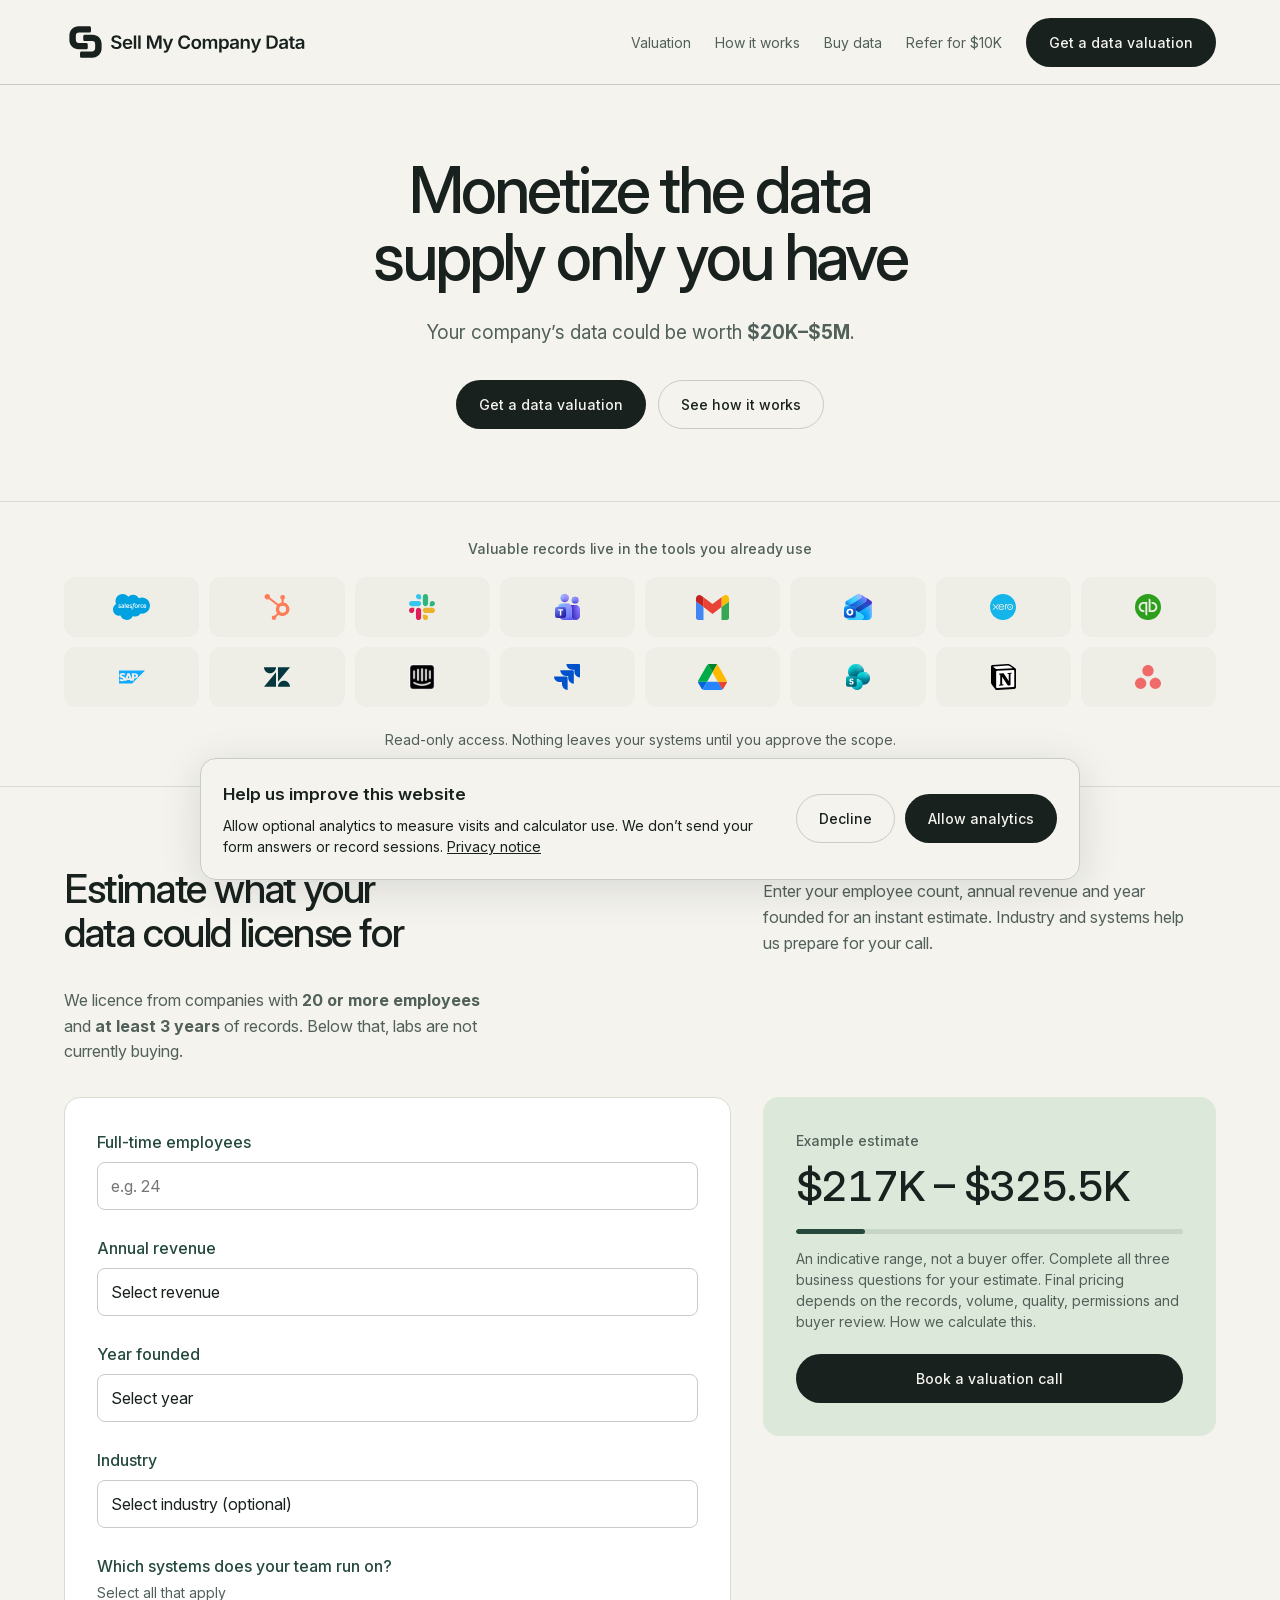
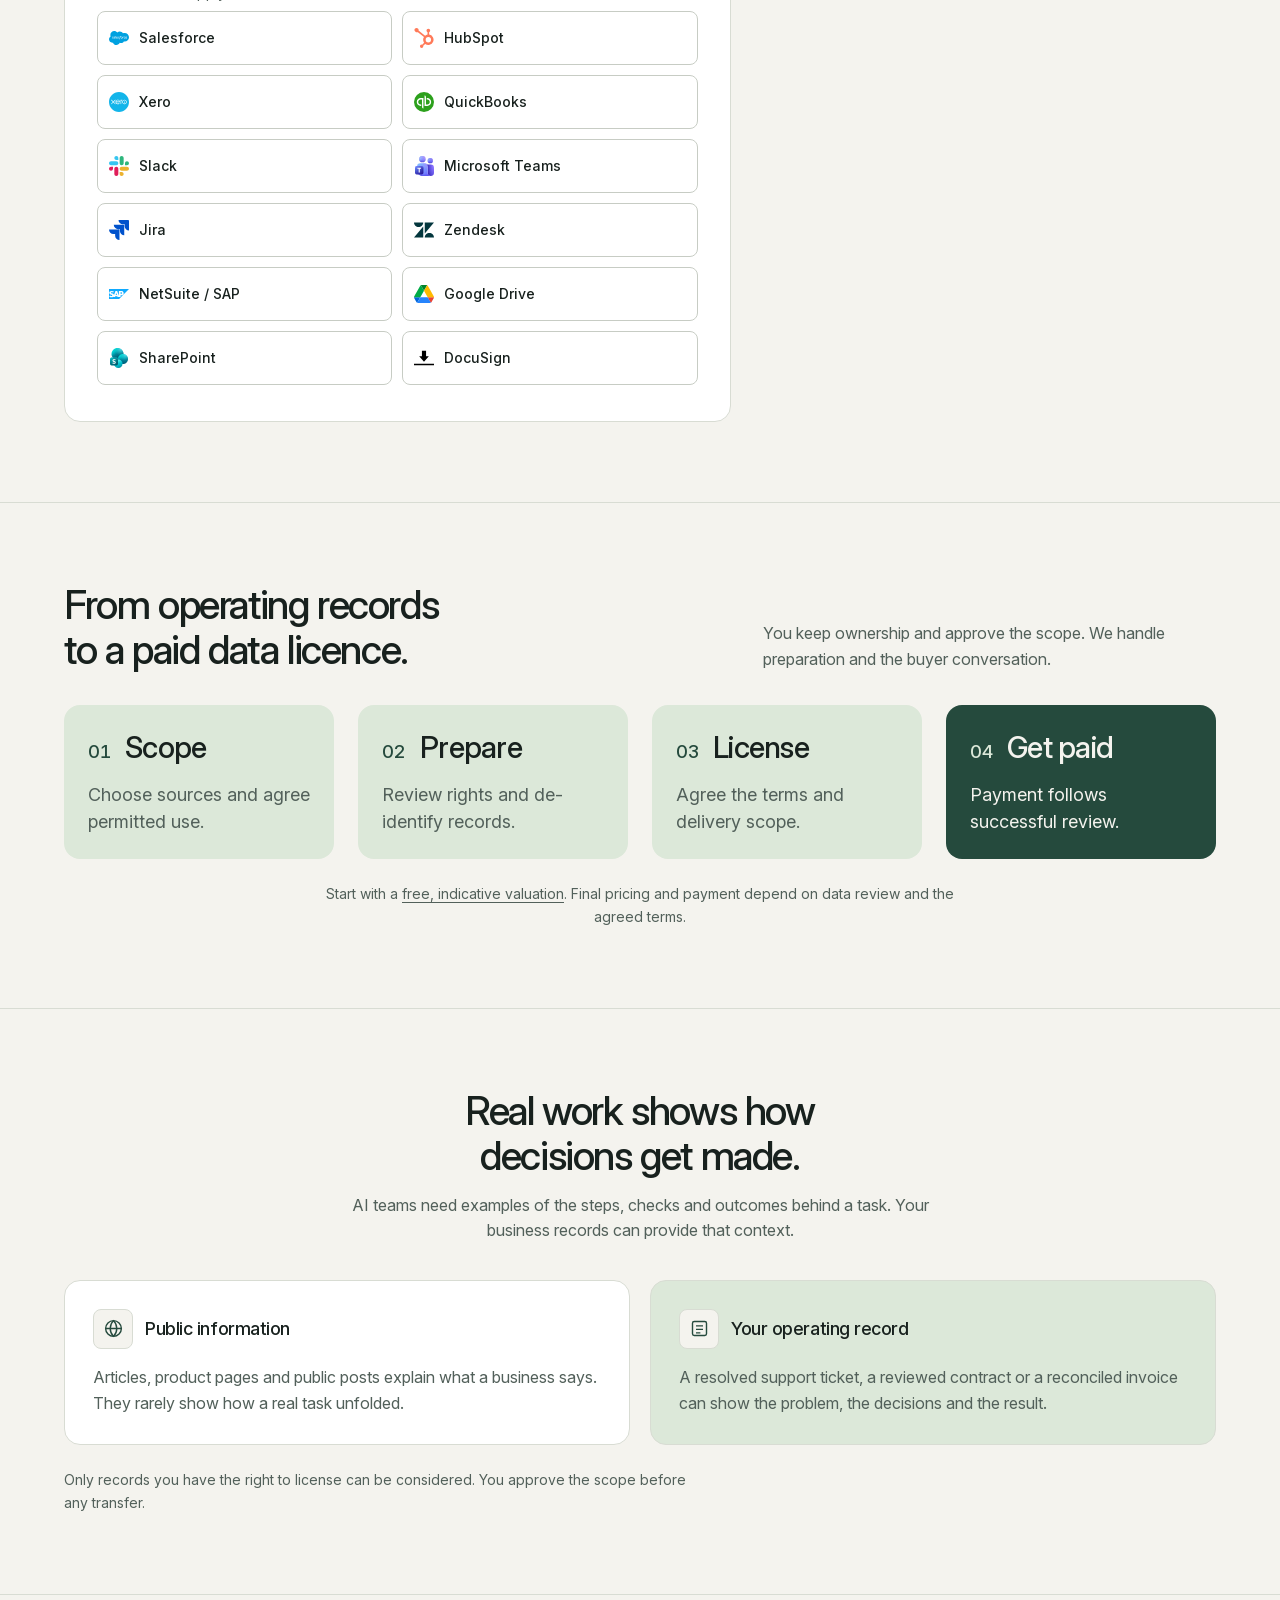
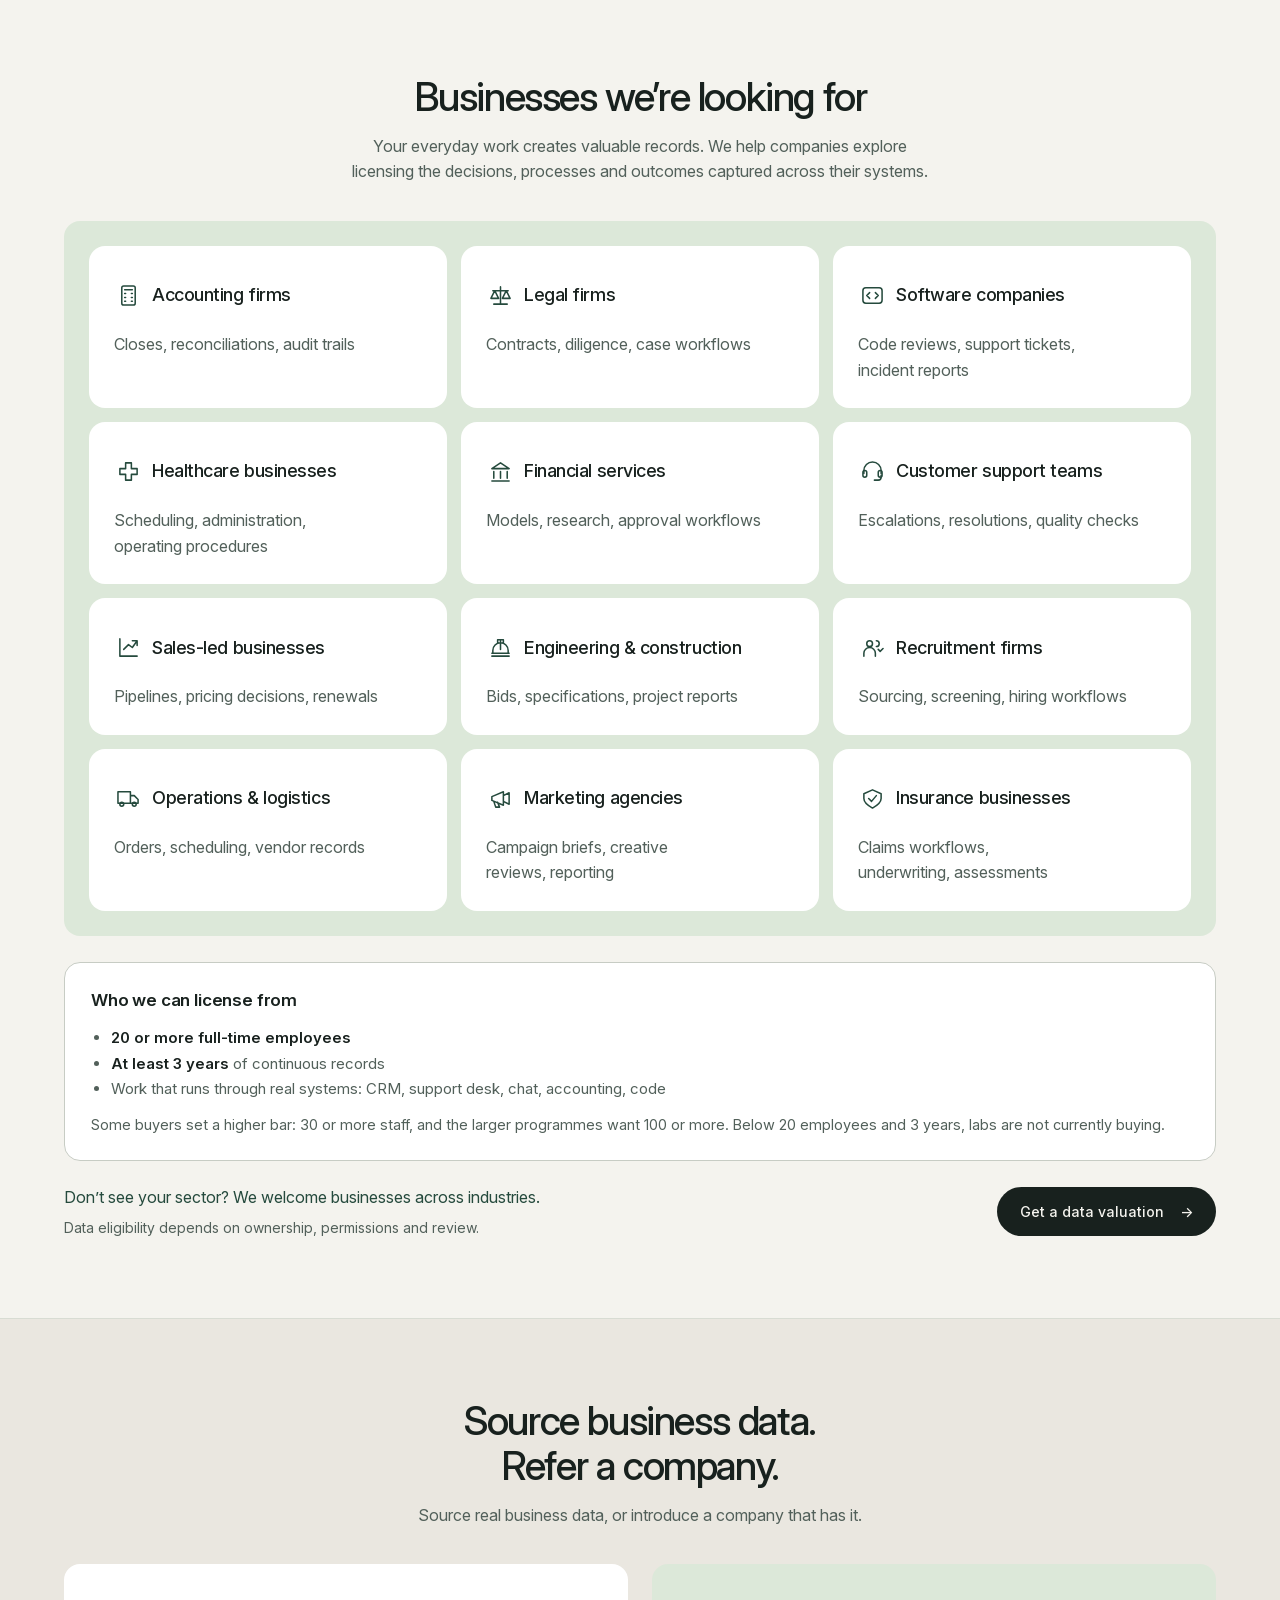
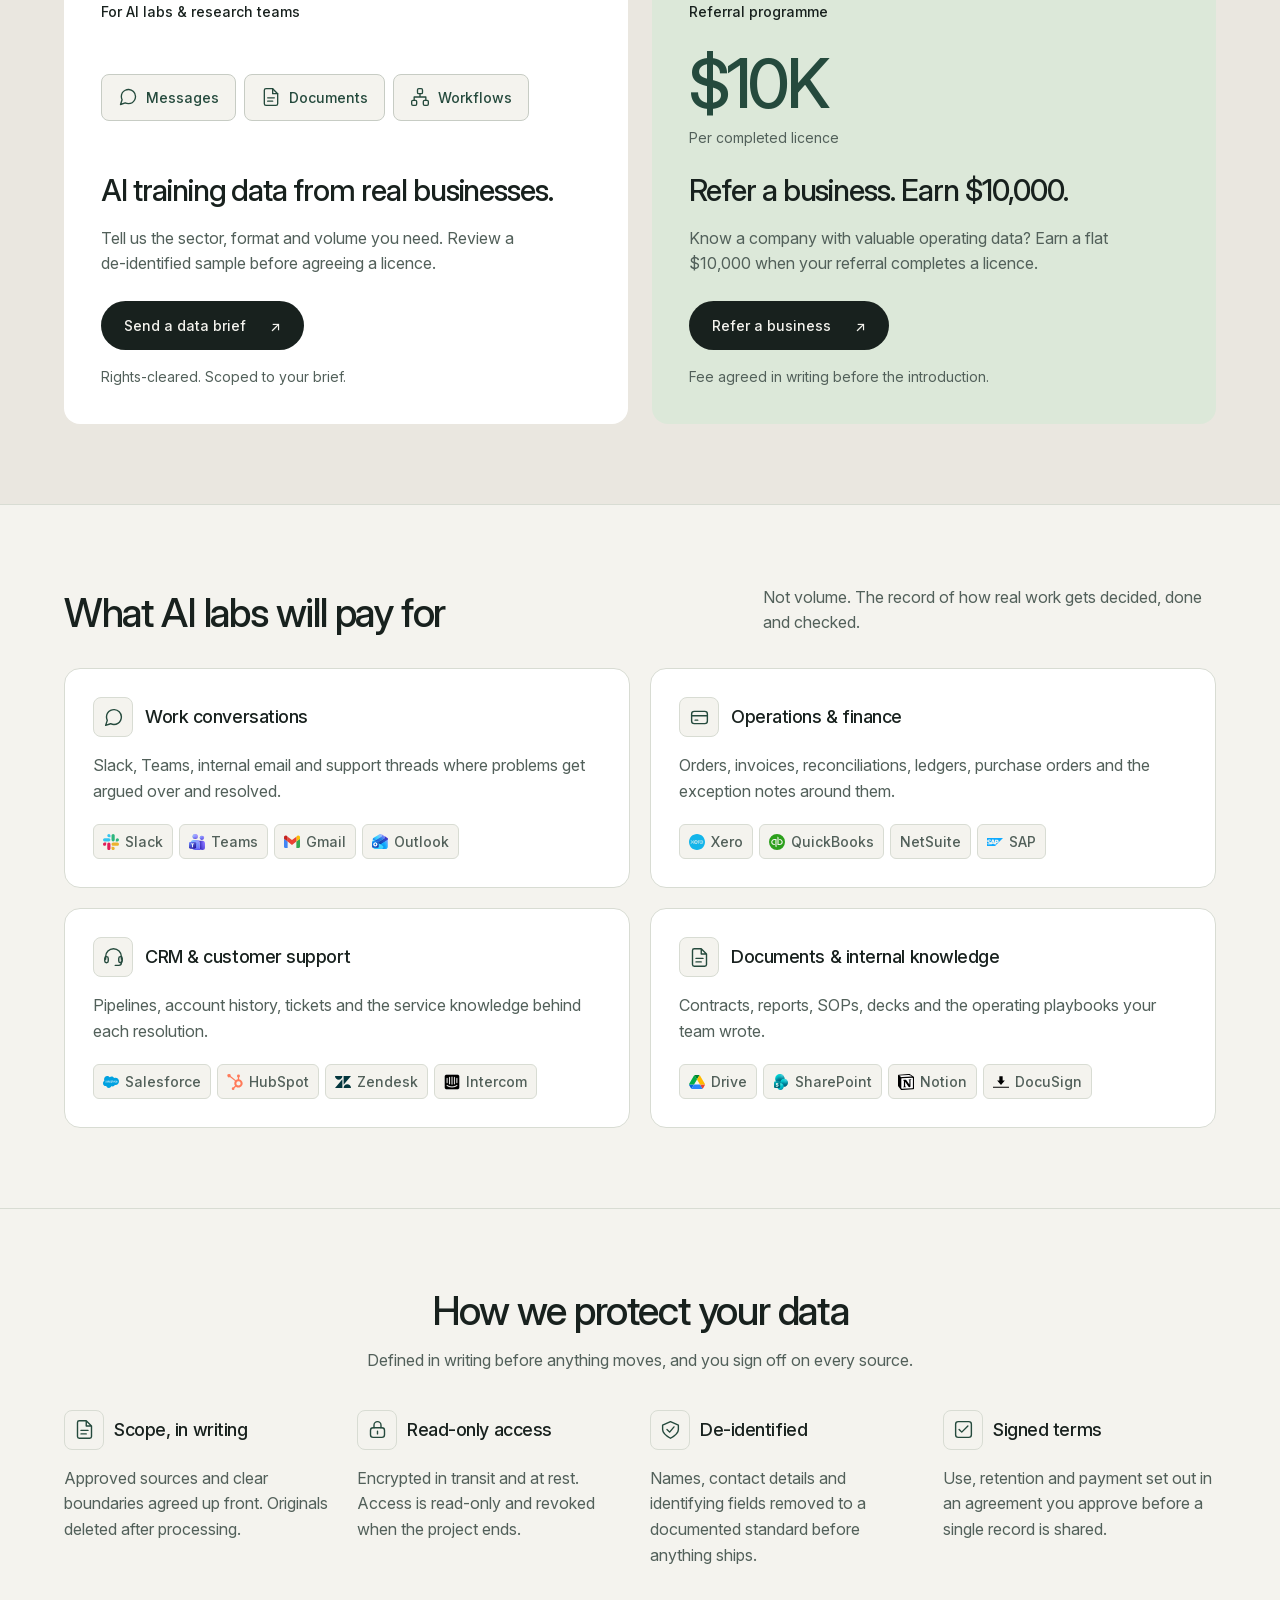
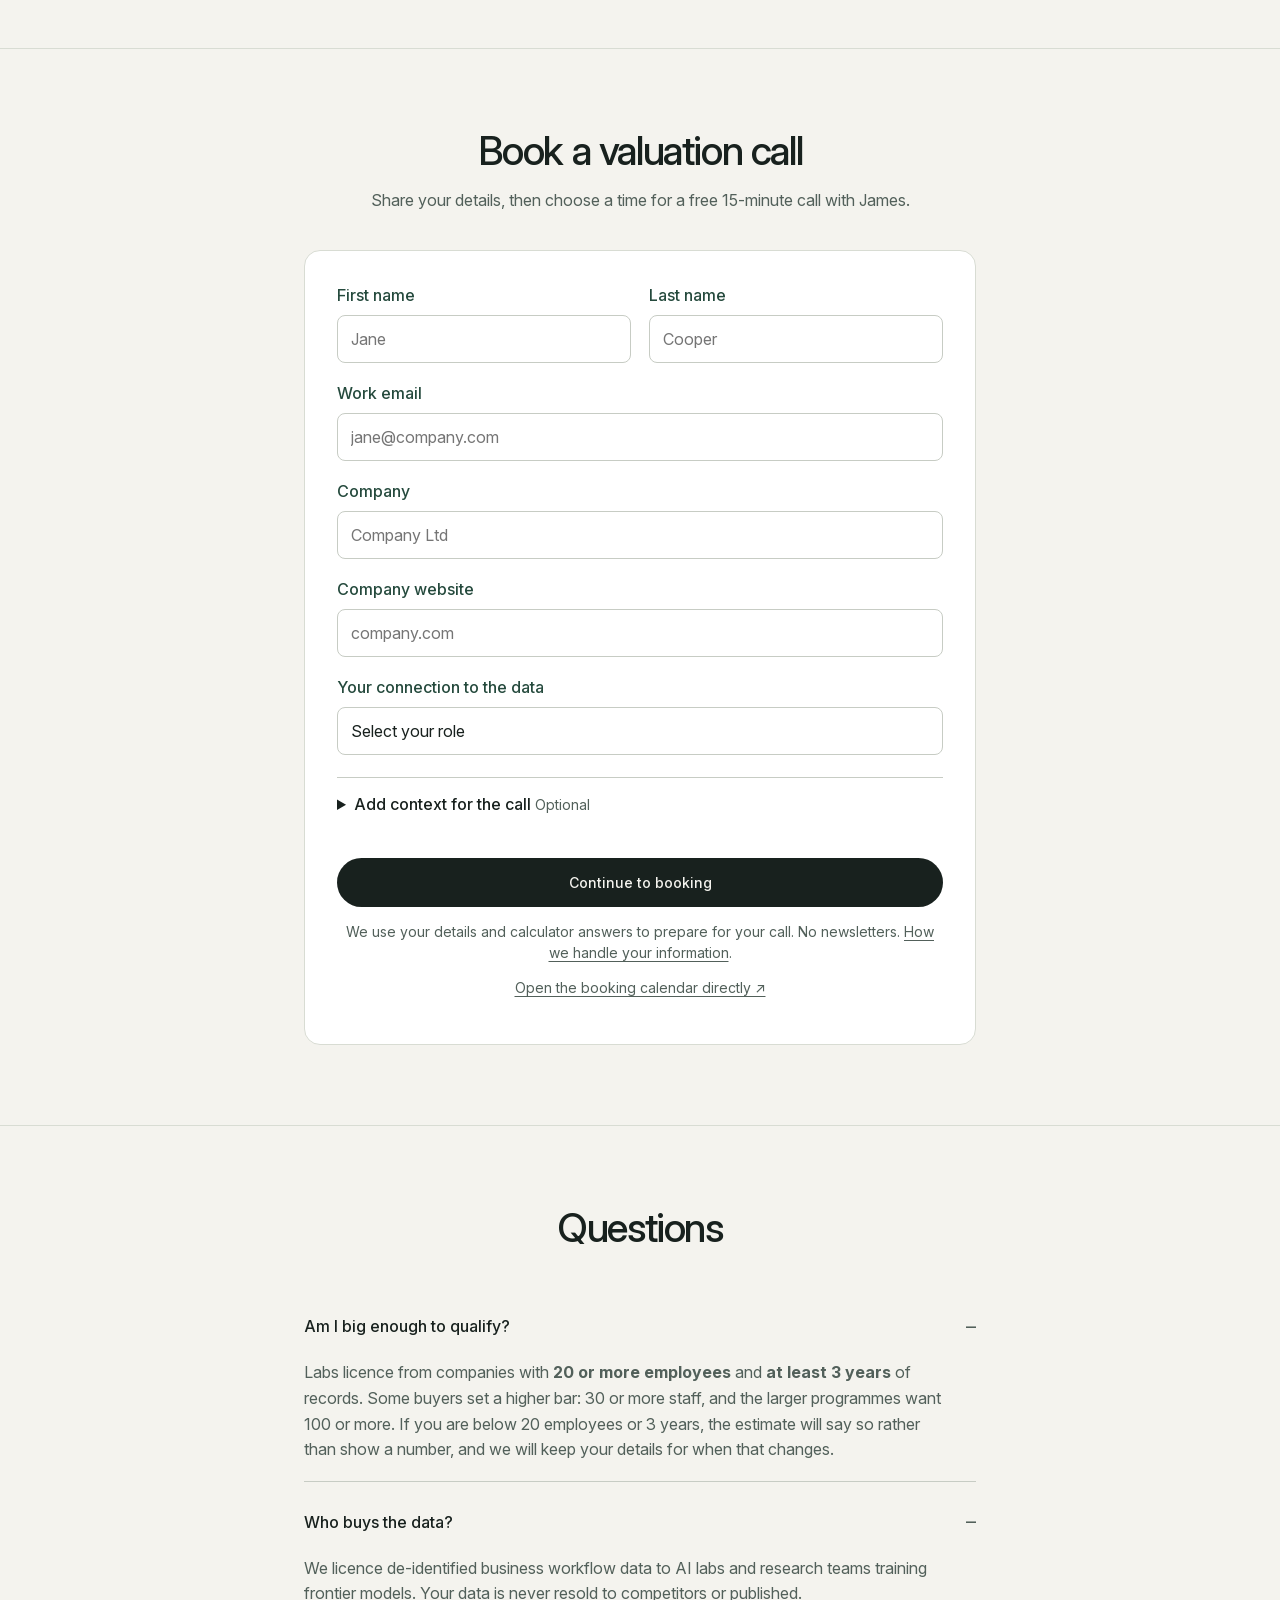
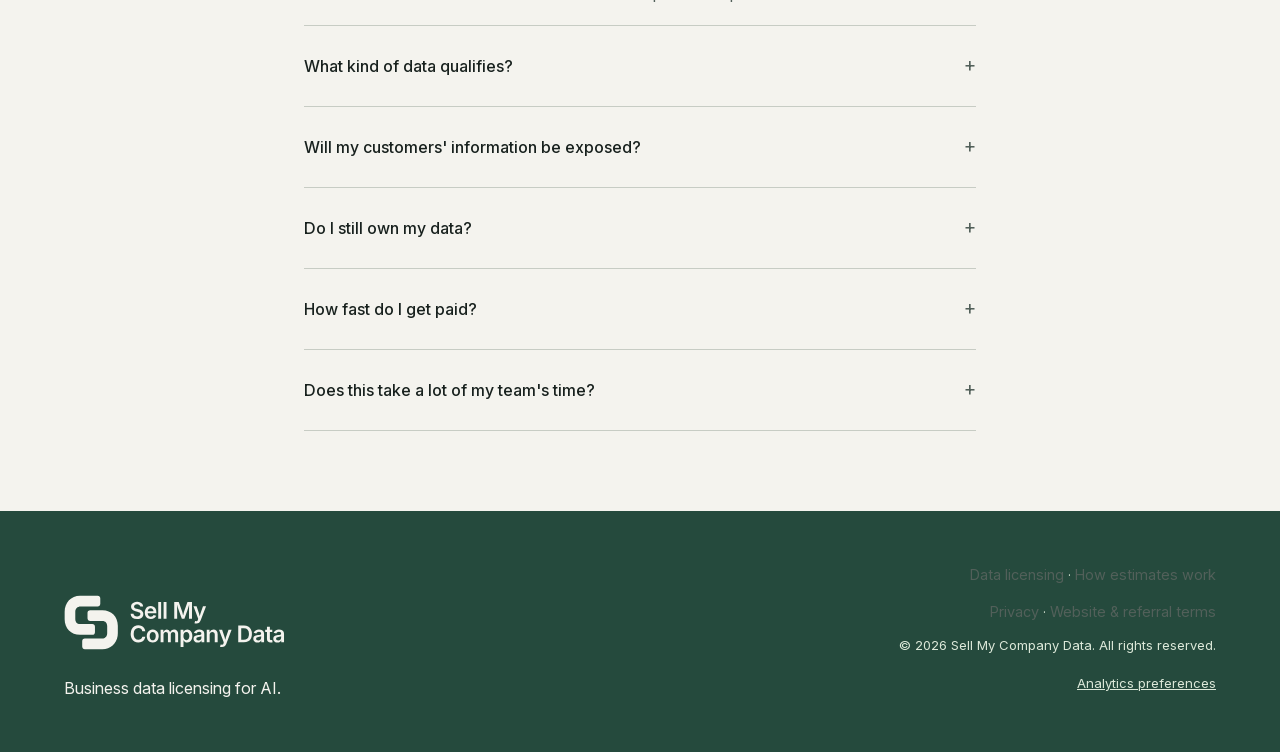
==== index.html @ 28bd909d "Gate the calculator on the buyers' bar and re-anchor payouts to published figures Research (2026-10-" ====
<!DOCTYPE html>
<html lang="en">
<head>
<meta charset="utf-8">
<meta name="viewport" content="width=device-width, initial-scale=1, viewport-fit=cover">
<meta name="theme-color" content="#F4F3EE">
<meta name="apple-mobile-web-app-capable" content="yes">
<meta name="mobile-web-app-capable" content="yes">
<meta name="apple-mobile-web-app-title" content="Sell My Company Data">
<meta name="apple-mobile-web-app-status-bar-style" content="default">
<meta name="format-detection" content="telephone=no">
<title>License Your Company Data to AI Labs | Sell My Company Data</title>
<meta name="description" content="Explore licensing your company’s operating data to AI labs. Get a valuation, agree the scope and keep ownership of your data.">
<link rel="canonical" href="https://sellmycompanydata.com/">
<meta property="og:type" content="website">
<meta property="og:site_name" content="Sell My Company Data">
<meta property="og:title" content="License Your Company Data to AI Labs | Sell My Company Data">
<meta property="og:description" content="Explore licensing your company’s operating data to AI labs. Get a valuation, agree the scope and keep ownership of your data.">
<meta property="og:url" content="https://sellmycompanydata.com/">
<meta name="twitter:card" content="summary_large_image">
<meta name="twitter:title" content="License Your Company Data to AI Labs | Sell My Company Data">
<meta name="twitter:description" content="Explore licensing your company’s operating data to AI labs. Get a valuation, agree the scope and keep ownership of your data.">
<meta property="og:image" content="https://sellmycompanydata.com/assets/brand/seller-link-preview.png?v=20261010">
<meta property="og:image:width" content="1200">
<meta property="og:image:height" content="630">
<meta property="og:image:alt" content="Monetize the data supply only you have. Your company’s data could be worth $20K–$5M, subject to data review and agreed terms.">
<meta name="twitter:image" content="https://sellmycompanydata.com/assets/brand/seller-link-preview.png?v=20261010">
<link rel="icon" href="/favicon.ico?v=exchange-2" sizes="any">
<link rel="icon" href="/favicon-32.png?v=exchange-2" sizes="32x32" type="image/png">
<link rel="icon" href="/favicon.svg?v=exchange-2" type="image/svg+xml">
<link rel="apple-touch-icon" href="/apple-touch-icon.png?v=exchange-2" sizes="180x180">
<script type="application/ld+json">
{
  "@context": "https://schema.org",
  "@graph": [
    {
      "@type": "Organization",
      "@id": "https://sellmycompanydata.com/#organization",
      "name": "Sell My Company Data",
      "url": "https://sellmycompanydata.com/",
      "logo": {
        "@type": "ImageObject",
        "url": "https://sellmycompanydata.com/assets/brand/horizontal-ink.svg"
      },
      "description": "Business data licensing and indicative valuation for companies, AI labs and research teams."
    },
    {
      "@type": "WebSite",
      "@id": "https://sellmycompanydata.com/#website",
      "name": "Sell My Company Data",
      "url": "https://sellmycompanydata.com/",
      "publisher": {
        "@id": "https://sellmycompanydata.com/#organization"
      },
      "inLanguage": "en"
    },
    {
      "@type": "WebPage",
      "@id": "https://sellmycompanydata.com/#webpage",
      "url": "https://sellmycompanydata.com/",
      "name": "License Your Company Data to AI Labs | Sell My Company Data",
      "description": "Explore licensing your company’s operating data to AI labs. Get a valuation, agree the scope and keep ownership of your data.",
      "isPartOf": {
        "@id": "https://sellmycompanydata.com/#website"
      },
      "about": {
        "@id": "https://sellmycompanydata.com/#organization"
      },
      "inLanguage": "en"
    },
    {
      "@type": "Service",
      "@id": "https://sellmycompanydata.com/#service",
      "name": "Company data valuation and licensing",
      "url": "https://sellmycompanydata.com/",
      "provider": {
        "@id": "https://sellmycompanydata.com/#organization"
      },
      "description": "Turn your company’s operational data into revenue. Get a free indicative valuation and explore licensing de-identified business records to AI teams.",
      "serviceType": "Business data licensing"
    },
    {
      "@type": "FAQPage",
      "@id": "https://sellmycompanydata.com/#faq",
      "mainEntity": [
        {
          "@type": "Question",
          "name": "Who buys the data?",
          "acceptedAnswer": {
            "@type": "Answer",
            "text": "We licence de-identified business workflow data to AI labs and research teams training frontier models. Your data is never resold to competitors or published."
          }
        },
        {
          "@type": "Question",
          "name": "What kind of data qualifies?",
          "acceptedAnswer": {
            "@type": "Answer",
            "text": "Operational records from the tools your team uses daily: CRM pipelines, support tickets, contracts, invoices, project boards, SOPs and internal docs. Larger teams and more years of history generally mean a higher payout."
          }
        },
        {
          "@type": "Question",
          "name": "Will my customers' information be exposed?",
          "acceptedAnswer": {
            "@type": "Answer",
            "text": "No. Personal and customer-identifying information is removed during processing to a documented standard, and original datasets are deleted once processing is complete."
          }
        },
        {
          "@type": "Question",
          "name": "Do I still own my data?",
          "acceptedAnswer": {
            "@type": "Answer",
            "text": "Yes. This is a licence, not a sale. You keep ownership and the licence is bounded by scope, permitted use and duration."
          }
        },
        {
          "@type": "Question",
          "name": "How fast do I get paid?",
          "acceptedAnswer": {
            "@type": "Answer",
            "text": "Within 7 days of your data passing review. Most companies go from first call to payment in two to three weeks."
          }
        },
        {
          "@type": "Question",
          "name": "Does this take a lot of my team's time?",
          "acceptedAnswer": {
            "@type": "Answer",
            "text": "Usually a single call and granting read-only access. We handle extraction, cleaning and de-identification."
          }
        }
      ]
    }
  ]
}
</script>
<!-- Cloudflare Web Analytics (no cookies, no consent banner needed) -->
<script defer src='https://static.cloudflareinsights.com/beacon.min.js' data-cf-beacon='{"token": "9be904b9d4cc49a1a1bfdaea47fd9573"}'></script>
<!-- End Cloudflare Web Analytics -->
<link rel="stylesheet" href="/styles.css?v=gate-1">
<link rel="stylesheet" href="/responsive.css?v=20261008-cards">
<script defer src="/navigation.js"></script>
<link rel="stylesheet" href="/polish.css?v=3">
<script defer src="/polish.js?v=2"></script>
<link rel="stylesheet" href="/typography.css?v=3">
<link rel="preload" href="/assets/fonts/InterVariable.woff2" as="font" type="font/woff2" crossorigin>
<link rel="stylesheet" href="/brand.css?v=licensing-4">
<link rel="stylesheet" href="/audit.css?v=1">
<script defer src="/site-events.js?v=1"></script>
<meta name="twitter:image:alt" content="Monetize the data supply only you have. Your company’s data could be worth $20K–$5M, subject to data review and agreed terms.">
<meta name="robots" content="index, follow, max-image-preview:large, max-snippet:-1, max-video-preview:-1">
<link rel="stylesheet" href="/analytics.css?v=1">
<script defer src="/analytics-config.js?v=2"></script>
<script defer src="/analytics.js?v=1"></script>
<link rel="stylesheet" href="/mobile.css?v=20261008-simple-hero">
</head>
<body class="seller-page">

<header><div class="wrap">
  <a class="brand" href="#top"><img src="/assets/brand/horizontal-ink.svg" alt="Sell My Company Data" width="252" height="44"></a>
  <button class="menu-toggle" type="button" aria-controls="site-nav" aria-expanded="false" aria-label="Open menu"><svg width="20" height="20" viewBox="0 0 20 20" fill="none" aria-hidden="true"><path d="M4 7h12M4 13h12" stroke="currentColor" stroke-width="1.6" stroke-linecap="round"/></svg></button>
  <nav id="site-nav" aria-label="Main navigation">
    <a href="#value">Valuation</a>
    <a href="#how">How it works</a>
    <a href="/buyers/">Buy data</a>
    <a href="/refer/">Refer for $10K</a>
    <a class="btn btn-primary" href="#value">Get a data valuation</a>
  </nav>
</div></header>
<nav class="mobile-routes" aria-label="Main destinations"><a href="/"><svg viewBox="0 0 24 24" width="22" height="22" fill="none" stroke="currentColor" stroke-width="1.7" stroke-linecap="round" stroke-linejoin="round" aria-hidden="true"><path d="M4 7h16v13H4zM8 7V4h8v3M4 12h16M10 12v3h4v-3"/></svg><span>Sell data</span></a><a href="/buyers/"><svg viewBox="0 0 24 24" width="22" height="22" fill="none" stroke="currentColor" stroke-width="1.7" stroke-linecap="round" stroke-linejoin="round" aria-hidden="true"><circle cx="10" cy="10" r="6"/><path d="m15 15 5 5"/></svg><span>Buy data</span></a><a href="/refer/"><svg viewBox="0 0 24 24" width="22" height="22" fill="none" stroke="currentColor" stroke-width="1.7" stroke-linecap="round" stroke-linejoin="round" aria-hidden="true"><path d="M20 12v8H4v-8M3 8h18v4H3zM12 8v12"/><path d="M12 8H8a3 3 0 1 1 3-3l1 3Zm0 0h4a3 3 0 1 0-3-3l-1 3Z"/></svg><span>Refer for $10K</span></a></nav>

<div class="appbar" id="appbar">
  <div class="appbar-inner">
    <div class="est">
      <div class="k" id="appbar-label">Example estimate</div>
      <div class="v" id="appbar-v">$29K &ndash; $41.5K</div>
    </div>
    <a class="btn btn-primary" id="appbar-btn" href="#apply">Book a call</a>
  </div>
</div>

<main>
<div class="hero wrap exchange-hero" id="top">
 <div class="hero-copy">
  <h1><span class="desktop-heading">Monetize the data<br> supply only you have</span><span class="mobile-heading">Get paid for your company data</span></h1>
  <p>Your company’s data could be worth <strong style="white-space:nowrap">$20K–$5M</strong>.</p>
  <div class="actions">
    <a class="btn btn-primary btn-lg" href="#value">Get a data valuation</a>
    <a class="btn btn-ghost btn-lg" href="#how">See how it works</a>
  </div>
 </div>
</div>

<section class="logoband">
  <div class="wrap">
    <p class="logoband-label">Valuable records live in the tools you already use</p>
    <div class="logowall">
      <div class="logotile"><img src="/logos/salesforce.svg" alt="Salesforce" loading="lazy" width="104" height="26"></div>
      <div class="logotile"><img src="/logos/hubspot.svg" alt="HubSpot" loading="lazy" width="104" height="26"></div>
      <div class="logotile"><img src="/logos/slack.svg" alt="Slack" loading="lazy" width="104" height="26"></div>
      <div class="logotile"><img src="/logos/microsoftteams.svg" alt="Microsoft Teams" loading="lazy" width="104" height="26"></div>
      <div class="logotile"><img src="/logos/gmail.svg" alt="Gmail" loading="lazy" width="104" height="26"></div>
      <div class="logotile"><img src="/logos/outlook.svg" alt="Microsoft Outlook" loading="lazy" width="104" height="26"></div>
      <div class="logotile"><img src="/logos/xero.svg" alt="Xero" loading="lazy" width="104" height="26"></div>
      <div class="logotile"><img src="/logos/quickbooks.svg" alt="QuickBooks" loading="lazy" width="104" height="26"></div>
      <div class="logotile"><img src="/logos/sap.svg" alt="SAP" loading="lazy" width="104" height="26"></div>
      <div class="logotile"><img src="/logos/zendesk.svg" alt="Zendesk" loading="lazy" width="104" height="26"></div>
      <div class="logotile"><img src="/logos/intercom.png" alt="Intercom" loading="lazy" width="104" height="26"></div>
      <div class="logotile"><img src="/logos/jira.svg" alt="Jira" loading="lazy" width="104" height="26"></div>
      <div class="logotile"><img src="/logos/googledrive.svg" alt="Google Drive" loading="lazy" width="104" height="26"></div>
      <div class="logotile"><img src="/logos/sharepoint.svg" alt="SharePoint" loading="lazy" width="104" height="26"></div>
      <div class="logotile"><img src="/logos/notion.svg" alt="Notion" loading="lazy" width="104" height="26"></div>
      <div class="logotile"><img src="/logos/asana.svg" alt="Asana" loading="lazy" width="104" height="26"></div>
    </div>
    <p class="logowall-note">Read-only access. Nothing leaves your systems until you approve the scope.</p>
  </div>
</section>

<section id="value">
  <div class="wrap">
    <div class="sec-head">
      <h2>Estimate what your data could license for</h2>
      <p>Enter your employee count, annual revenue and year founded for an instant estimate. Industry and systems help us prepare for your call.</p>
      <p class="bar-note">We licence from companies with <b>20 or more employees</b> and <b>at least 3 years</b> of records. Below that, labs are not currently buying.</p>
    </div>
    <div class="calc">
      <div class="result">
        <div class="k" id="estimate-label">Example estimate</div>
        <div class="val" id="range" role="status" aria-live="polite" aria-atomic="true">$240.5K &ndash; $361K</div>
        <div class="bar" id="bar-wrap"><i id="bar"></i></div>
        <div class="note" id="estimate-note">An indicative range, not a buyer offer. <span id="estimate-hint">Complete all three business questions for your estimate. </span>Final pricing depends on the records, volume, quality, permissions and buyer review. <a href="/data-valuation/">How we calculate this</a>.</div>
        <div id="notfit" hidden>
          <p class="notfit-h">Not a fit yet</p>
          <p>AI labs licence operating data from companies with <b>20 or more employees</b> and <b>at least 3 years</b> of records. Yours does not clear that bar today. That is the buyers' bar, not a judgement on your business.</p>
          <p>Two things change it: passing 20 people, and building up more history in the tools you already use. Leave your details below and we will come back to you when it fits.</p>
        </div>
        <a class="btn btn-primary btn-block" id="calc-cta" href="#apply">Book a valuation call</a>
      </div>
      <div class="panel">
        <div class="field">
          <label for="emp">Full-time employees</label>
          <input id="emp" type="number" min="1" step="1" inputmode="numeric" placeholder="e.g. 24">
        </div>
        <div class="field">
          <label for="rev">Annual revenue</label>
          <select id="rev">
            <option value="">Select revenue</option>
            <option value="pre">Pre-revenue</option>
            <option value="0-1m">$0–1M</option>
            <option value="1-10m">$1–10M</option>
            <option value="10-50m">$10–50M</option>
            <option value="50-200m">$50–200M</option>
            <option value="200m+">$200M+</option>
            <option value="undisclosed">Prefer not to say</option>
          </select>
        </div>
        <div class="field">
          <label for="yr">Year founded</label>
          <select id="yr"></select>
        </div>
        <div class="field">
          <label for="ind">Industry</label>
          <select id="ind">
            <option value="">Select industry (optional)</option><option value="General / other">General / other</option>
            <option value="Accounting &amp; bookkeeping">Accounting &amp; bookkeeping</option>
            <option value="Legal">Legal</option>
            <option value="Healthcare">Healthcare</option>
            <option value="Chemistry &amp; materials">Chemistry &amp; materials</option>
            <option value="Semiconductors">Semiconductors</option>
            <option value="Manufacturing">Manufacturing</option>
            <option value="Logistics &amp; 3PL">Logistics &amp; 3PL</option>
            <option value="Financial services">Financial services</option>
            <option value="Software &amp; SaaS">Software &amp; SaaS</option>
          </select>
        </div>
        <div class="field" style="margin-bottom:4px">
          <label>Which systems does your team run on? <span class="hint">Select all that apply</span></label>
          <div class="chips" id="sys">
            <button type="button" class="chip system-choice"><span class="brand-mark"><img src="/logos/salesforce.svg" alt="" width="20" height="20"></span><span>Salesforce</span></button>
            <button type="button" class="chip system-choice"><span class="brand-mark"><img src="/logos/hubspot.svg" alt="" width="20" height="20"></span><span>HubSpot</span></button>
            <button type="button" class="chip system-choice"><span class="brand-mark"><img src="/logos/xero.svg" alt="" width="20" height="20"></span><span>Xero</span></button>
            <button type="button" class="chip system-choice"><span class="brand-mark"><img src="/logos/quickbooks.svg" alt="" width="20" height="20"></span><span>QuickBooks</span></button>
            <button type="button" class="chip system-choice"><span class="brand-mark"><img src="/logos/slack.svg" alt="" width="20" height="20"></span><span>Slack</span></button>
            <button type="button" class="chip system-choice"><span class="brand-mark"><img src="/logos/microsoftteams.svg" alt="" width="20" height="20"></span><span>Microsoft Teams</span></button>
            <button type="button" class="chip system-choice"><span class="brand-mark"><img src="/logos/jira.svg" alt="" width="20" height="20"></span><span>Jira</span></button>
            <button type="button" class="chip system-choice"><span class="brand-mark"><img src="/logos/zendesk.svg" alt="" width="20" height="20"></span><span>Zendesk</span></button>
            <button type="button" class="chip system-choice"><span class="brand-mark"><img src="/logos/sap.svg" alt="" width="20" height="20"></span><span>NetSuite / SAP</span></button>
            <button type="button" class="chip system-choice"><span class="brand-mark"><img src="/logos/googledrive.svg" alt="" width="20" height="20"></span><span>Google Drive</span></button>
            <button type="button" class="chip system-choice"><span class="brand-mark"><img src="/logos/sharepoint.svg" alt="" width="20" height="20"></span><span>SharePoint</span></button>
            <button type="button" class="chip system-choice"><span class="brand-mark"><img src="/logos/docusign.svg" alt="" width="20" height="20"></span><span>DocuSign</span></button>
          </div>
        </div>
      </div>


    </div>
  </div>
</section>

<section id="how">
  <div class="wrap">
    <div class="sec-head"><h2>From operating records to a paid data licence.</h2><p>You keep ownership and approve the scope. We handle preparation and the buyer conversation.</p></div>
    <ol class="licensing-steps">
      <li><div class="process-heading"><span class="process-number">01</span><h3>Scope</h3></div><p>Choose sources and agree permitted use.</p></li>
      <li><div class="process-heading"><span class="process-number">02</span><h3>Prepare</h3></div><p>Review rights and de-identify records.</p></li>
      <li><div class="process-heading"><span class="process-number">03</span><h3>License</h3></div><p>Agree the terms and delivery scope.</p></li>
      <li><div class="process-heading"><span class="process-number">04</span><h3>Get paid</h3></div><p>Payment follows successful review.</p></li>
    </ol>
    <p class="section-note">Start with a <a href="#value">free, indicative valuation</a>. Final pricing and payment depend on data review and the agreed terms.</p>
  </div>
</section>

<section id="why-data" aria-labelledby="why-data-title"><div class="wrap">
 <div class="sec-head"><h2 id="why-data-title">Real work shows how decisions get made.</h2><p>AI teams need examples of the steps, checks and outcomes behind a task. Your business records can provide that context.</p></div>
 <div class="grid2 explanation-grid">
  <article class="card"><div class="card-heading"><span class="section-icon" aria-hidden="true"><svg viewBox="0 0 24 24" fill="none" stroke="currentColor" stroke-width="1.6"><circle cx="12" cy="12" r="9"/><path d="M3 12h18M12 3c-5 5-5 13 0 18 5-5 5-13 0-18Z"/></svg></span><h3>Public information</h3></div><p>Articles, product pages and public posts explain what a business says. They rarely show how a real task unfolded.</p></article>
  <article class="card private-record"><div class="card-heading"><span class="section-icon" aria-hidden="true"><svg viewBox="0 0 24 24" fill="none" stroke="currentColor" stroke-width="1.6"><rect x="4" y="4" width="16" height="16" rx="2"/><path d="M8 9h8M8 13h8M8 17h5"/></svg></span><h3>Your operating record</h3></div><p>A resolved support ticket, a reviewed contract or a reconciled invoice can show the problem, the decisions and the result.</p></article>
 </div><p class="section-note">Only records you have the right to license can be considered. You approve the scope before any transfer.</p>
</div></section>

<section id="business-fit" aria-labelledby="business-fit-title"><div class="wrap">
 <div class="sec-head"><h2 id="business-fit-title">Businesses we’re looking for</h2><p>Your everyday work creates valuable records. We help companies explore licensing the decisions, processes and outcomes captured across their systems.</p></div>
 <div class="business-grid" id="industry-grid"><article class="business-card"><div class="card-heading"><span class="section-icon" aria-hidden="true"><svg viewBox="0 0 24 24" fill="none" stroke="currentColor" stroke-width="1.6" stroke-linecap="round" stroke-linejoin="round"><rect x="5" y="2" width="14" height="20" rx="2"/><path d="M8 6h8M8 10h1M15 10h1M8 14h1M15 14h1M8 18h1M15 18h1"/></svg></span><h3>Accounting firms</h3></div><p>Closes, reconciliations, audit trails</p></article><article class="business-card"><div class="card-heading"><span class="section-icon" aria-hidden="true"><svg viewBox="0 0 24 24" fill="none" stroke="currentColor" stroke-width="1.6" stroke-linecap="round" stroke-linejoin="round"><path d="M12 3v18M5 21h14M4 7h16M6 7l-4 8h8L6 7zm12 0-4 8h8l-4-8z"/></svg></span><h3>Legal firms</h3></div><p>Contracts, diligence, case workflows</p></article><article class="business-card"><div class="card-heading"><span class="section-icon" aria-hidden="true"><svg viewBox="0 0 24 24" fill="none" stroke="currentColor" stroke-width="1.6" stroke-linecap="round" stroke-linejoin="round"><rect x="2" y="4" width="20" height="16" rx="3"/><path d="m9 9-3 3 3 3m6-6 3 3-3 3"/></svg></span><h3>Software companies</h3></div><p>Code reviews, support tickets, incident reports</p></article><article class="business-card"><div class="card-heading"><span class="section-icon" aria-hidden="true"><svg viewBox="0 0 24 24" fill="none" stroke="currentColor" stroke-width="1.6" stroke-linecap="round" stroke-linejoin="round"><path d="M9 3h6v6h6v6h-6v6H9v-6H3V9h6z"/></svg></span><h3>Healthcare businesses</h3></div><p>Scheduling, administration, operating procedures</p></article><article class="business-card"><div class="card-heading"><span class="section-icon" aria-hidden="true"><svg viewBox="0 0 24 24" fill="none" stroke="currentColor" stroke-width="1.6" stroke-linecap="round" stroke-linejoin="round"><path d="m3 9 9-6 9 6H3zm2 3v7m7-7v7m7-7v7M3 22h18"/></svg></span><h3>Financial services</h3></div><p>Models, research, approval workflows</p></article><article class="business-card"><div class="card-heading"><span class="section-icon" aria-hidden="true"><svg viewBox="0 0 24 24" fill="none" stroke="currentColor" stroke-width="1.6" stroke-linecap="round" stroke-linejoin="round"><path d="M3 14v-3a9 9 0 0 1 18 0v3M21 16v2a3 3 0 0 1-3 3h-4"/><rect x="2" y="11" width="4" height="7" rx="2"/><rect x="18" y="11" width="4" height="7" rx="2"/></svg></span><h3>Customer support teams</h3></div><p>Escalations, resolutions, quality checks</p></article><article class="business-card"><div class="card-heading"><span class="section-icon" aria-hidden="true"><svg viewBox="0 0 24 24" fill="none" stroke="currentColor" stroke-width="1.6" stroke-linecap="round" stroke-linejoin="round"><path d="M3 3v18h18M7 14l5-5 4 3 5-7M16 5h5v5"/></svg></span><h3>Sales-led businesses</h3></div><p>Pipelines, pricing decisions, renewals</p></article><article class="business-card"><div class="card-heading"><span class="section-icon" aria-hidden="true"><svg viewBox="0 0 24 24" fill="none" stroke="currentColor" stroke-width="1.6" stroke-linecap="round" stroke-linejoin="round"><path d="M3 18h18M4 18v-3a8 8 0 0 1 16 0v3M9 7V4h6v3M12 4v10M3 21h18"/></svg></span><h3>Engineering &amp; construction</h3></div><p>Bids, specifications, project reports</p></article><article class="business-card"><div class="card-heading"><span class="section-icon" aria-hidden="true"><svg viewBox="0 0 24 24" fill="none" stroke="currentColor" stroke-width="1.6" stroke-linecap="round" stroke-linejoin="round"><circle cx="9" cy="8" r="3"/><path d="M3 21v-3a6 6 0 0 1 12 0v3M16 5a3 3 0 0 1 0 6m2 3 2 2 3-3"/></svg></span><h3>Recruitment firms</h3></div><p>Sourcing, screening, hiring workflows</p></article><article class="business-card"><div class="card-heading"><span class="section-icon" aria-hidden="true"><svg viewBox="0 0 24 24" fill="none" stroke="currentColor" stroke-width="1.6" stroke-linecap="round" stroke-linejoin="round"><path d="M1 5h13v12H1zM14 9h4l4 4v4h-8"/><circle cx="5" cy="18" r="2"/><circle cx="18" cy="18" r="2"/></svg></span><h3>Operations &amp; logistics</h3></div><p>Orders, scheduling, vendor records</p></article><article class="business-card"><div class="card-heading"><span class="section-icon" aria-hidden="true"><svg viewBox="0 0 24 24" fill="none" stroke="currentColor" stroke-width="1.6" stroke-linecap="round" stroke-linejoin="round"><path d="m3 10 12-5v14L3 14zM15 9l6-3v12l-6-3M5 15l2 6h4l-2-5"/></svg></span><h3>Marketing agencies</h3></div><p>Campaign briefs, creative reviews, reporting</p></article><article class="business-card"><div class="card-heading"><span class="section-icon" aria-hidden="true"><svg viewBox="0 0 24 24" fill="none" stroke="currentColor" stroke-width="1.6" stroke-linecap="round" stroke-linejoin="round"><path d="m12 3-9 4v5c0 5 9 10 9 10s9-5 9-10V7zM8 12l3 3 5-6"/></svg></span><h3>Insurance businesses</h3></div><p>Claims workflows, underwriting, assessments</p></article></div>
 <button class="btn btn-ghost industry-toggle" type="button" aria-controls="industry-grid" aria-expanded="false" hidden>See all 12 industries</button>
 <div class="who-qualifies">
  <h3>Who we can license from</h3>
  <ul>
   <li><b>20 or more full-time employees</b></li>
   <li><b>At least 3 years</b> of continuous records</li>
   <li>Work that runs through real systems: CRM, support desk, chat, accounting, code</li>
  </ul>
  <p>Some buyers set a higher bar: 30 or more staff, and the larger programmes want 100 or more. Below 20 employees and 3 years, labs are not currently buying.</p>
 </div>
 <div class="business-fit-footer"><p>Don’t see your sector? We welcome businesses across industries.<span>Data eligibility depends on ownership, permissions and review.</span></p><a class="btn btn-primary" href="#value">Get a data valuation <span aria-hidden="true">→</span></a></div>
</div></section>

<section id="buy-and-refer" class="pathways"><div class="wrap">
 <div class="sec-head"><h2>Source business data. Refer a company.</h2><p>Source real business data, or introduce a company that has it.</p></div>
 <div class="path-grid">
  <article class="path-card buyer-path"><span class="small-label">For AI labs &amp; research teams</span><div class="path-graphic"><span><svg width="20" height="20" viewBox="0 0 24 24" fill="none" stroke="currentColor" stroke-width="1.6" stroke-linecap="round" stroke-linejoin="round" aria-hidden="true"><path d="M21 11.5a8.4 8.4 0 0 1-.9 3.8 8.5 8.5 0 0 1-7.6 4.7 8.4 8.4 0 0 1-3.8-.9L3 21l1.9-5.7a8.4 8.4 0 0 1-.9-3.8 8.5 8.5 0 0 1 4.7-7.6 8.4 8.4 0 0 1 3.8-.9h.5a8.5 8.5 0 0 1 8 8v.5Z"/></svg>Messages</span><span><svg width="20" height="20" viewBox="0 0 24 24" fill="none" stroke="currentColor" stroke-width="1.6" stroke-linecap="round" stroke-linejoin="round" aria-hidden="true"><path d="M14 2H6a2 2 0 0 0-2 2v16a2 2 0 0 0 2 2h12a2 2 0 0 0 2-2V8Z"/><path d="M14 2v6h6M8 13h8M8 17h6"/></svg>Documents</span><span><svg width="20" height="20" viewBox="0 0 24 24" fill="none" stroke="currentColor" stroke-width="1.6" stroke-linecap="round" stroke-linejoin="round" aria-hidden="true"><rect x="9" y="2" width="6" height="6" rx="1.5"/><rect x="2" y="16" width="6" height="6" rx="1.5"/><rect x="16" y="16" width="6" height="6" rx="1.5"/><path d="M12 8v4M5 16v-4h14v4"/></svg>Workflows</span></div><h3>AI training data from real businesses.</h3><p>Tell us the sector, format and volume you need. Review a de-identified sample before agreeing a licence.</p><a class="btn btn-primary" href="/buyers/">Send a data brief <span aria-hidden="true">↗︎</span></a><span class="path-note">Rights-cleared. Scoped to your brief.</span></article>
  <article class="path-card referral-path"><span class="small-label">Referral programme</span><div class="referral-amount" aria-hidden="true">$10K<span>Per completed licence</span></div><h3>Refer a business. Earn $10,000.</h3><p>Know a company with valuable operating data? Earn a flat $10,000 when your referral completes a licence.</p><a class="btn btn-primary" href="/refer/">Refer a business <span aria-hidden="true">↗︎</span></a><span class="path-note">Fee agreed in writing before the introduction.</span></article>
 </div></div></section>

<section id="what">
  <div class="wrap">
    <div class="sec-head">
      <h2>What AI labs will pay for</h2>
      <p>Not volume. The record of how real work gets decided, done and checked.</p>
    </div>
    <div class="grid2">
      <div class="card">
        <div class="card-heading"><span class="section-icon" aria-hidden="true"><svg viewBox="0 0 24 24" fill="none" stroke="currentColor" stroke-width="1.6" stroke-linecap="round" stroke-linejoin="round"><path d="M21 11.5a8.4 8.4 0 0 1-.9 3.8 8.5 8.5 0 0 1-7.6 4.7 8.4 8.4 0 0 1-3.8-.9L3 21l1.9-5.7a8.4 8.4 0 0 1-.9-3.8 8.5 8.5 0 0 1 4.7-7.6 8.4 8.4 0 0 1 3.8-.9h.5a8.5 8.5 0 0 1 8 8z"/></svg></span><h3>Work conversations</h3></div>
        <p>Slack, Teams, internal email and support threads where problems get argued over and resolved.</p>
        <div class="tags"><span><img src="/logos/slack.svg" alt="" width="16" height="16">Slack</span><span><img src="/logos/microsoftteams.svg" alt="" width="16" height="16">Teams</span><span><img src="/logos/gmail.svg" alt="" width="16" height="16">Gmail</span><span><img src="/logos/outlook.svg" alt="" width="16" height="16">Outlook</span></div>
      </div>
      <div class="card">
        <div class="card-heading"><span class="section-icon" aria-hidden="true"><svg viewBox="0 0 24 24" fill="none" stroke="currentColor" stroke-width="1.6" stroke-linecap="round" stroke-linejoin="round"><rect x="3" y="5" width="18" height="14" rx="3"/><path d="M3 10h18M7 15h3"/></svg></span><h3>Operations &amp; finance</h3></div>
        <p>Orders, invoices, reconciliations, ledgers, purchase orders and the exception notes around them.</p>
        <div class="tags"><span><img src="/logos/xero.svg" alt="" width="16" height="16">Xero</span><span><img src="/logos/quickbooks.svg" alt="" width="16" height="16">QuickBooks</span><span>NetSuite</span><span><img src="/logos/sap.svg" alt="" width="16" height="16">SAP</span></div>
      </div>
      <div class="card">
        <div class="card-heading"><span class="section-icon" aria-hidden="true"><svg viewBox="0 0 24 24" fill="none" stroke="currentColor" stroke-width="1.6" stroke-linecap="round" stroke-linejoin="round"><path d="M3 14v-3a9 9 0 0 1 18 0v3M21 16v2a3 3 0 0 1-3 3h-4"/><rect x="2" y="11" width="4" height="7" rx="2"/><rect x="18" y="11" width="4" height="7" rx="2"/></svg></span><h3>CRM &amp; customer support</h3></div>
        <p>Pipelines, account history, tickets and the service knowledge behind each resolution.</p>
        <div class="tags"><span><img src="/logos/salesforce.svg" alt="" width="16" height="16">Salesforce</span><span><img src="/logos/hubspot.svg" alt="" width="16" height="16">HubSpot</span><span><img src="/logos/zendesk.svg" alt="" width="16" height="16">Zendesk</span><span><img src="/logos/intercom.png" alt="" width="16" height="16">Intercom</span></div>
      </div>
      <div class="card">
        <div class="card-heading"><span class="section-icon" aria-hidden="true"><svg viewBox="0 0 24 24" fill="none" stroke="currentColor" stroke-width="1.6" stroke-linecap="round" stroke-linejoin="round"><path d="M14 2H6a2 2 0 0 0-2 2v16a2 2 0 0 0 2 2h12a2 2 0 0 0 2-2V8zM14 2v6h6M8 13h8M8 17h6"/></svg></span><h3>Documents &amp; internal knowledge</h3></div>
        <p>Contracts, reports, SOPs, decks and the operating playbooks your team wrote.</p>
        <div class="tags"><span><img src="/logos/googledrive.svg" alt="" width="16" height="16">Drive</span><span><img src="/logos/sharepoint.svg" alt="" width="16" height="16">SharePoint</span><span><img src="/logos/notion.svg" alt="" width="16" height="16">Notion</span><span><img src="/logos/docusign.svg" alt="" width="16" height="16">DocuSign</span></div>
      </div>
    </div>
  </div>
</section>

<section>
  <div class="wrap">
    <div class="sec-head">
      <h2>How we protect your data</h2>
      <p>Defined in writing before anything moves, and you sign off on every source.</p>
    </div>
    <div class="trustgrid">
      <div><div class="card-heading"><span class="section-icon" aria-hidden="true"><svg viewBox="0 0 24 24" fill="none" stroke="currentColor" stroke-width="1.6" stroke-linecap="round" stroke-linejoin="round"><path d="M14 2H6a2 2 0 0 0-2 2v16a2 2 0 0 0 2 2h12a2 2 0 0 0 2-2V8zM14 2v6h6M8 13h8M8 17h6"/></svg></span><h3>Scope, in writing</h3></div><p>Approved sources and clear boundaries agreed up front. Originals deleted after processing.</p></div>
      <div><div class="card-heading"><span class="section-icon" aria-hidden="true"><svg viewBox="0 0 24 24" fill="none" stroke="currentColor" stroke-width="1.6" stroke-linecap="round" stroke-linejoin="round"><rect x="4" y="10" width="16" height="11" rx="3"/><path d="M8 10V7a4 4 0 0 1 8 0v3M12 14v3"/></svg></span><h3>Read-only access</h3></div><p>Encrypted in transit and at rest. Access is read-only and revoked when the project ends.</p></div>
      <div><div class="card-heading"><span class="section-icon" aria-hidden="true"><svg viewBox="0 0 24 24" fill="none" stroke="currentColor" stroke-width="1.6" stroke-linecap="round" stroke-linejoin="round"><path d="M12 3 3 7v5c0 5 9 10 9 10s9-5 9-10V7zM8 12l3 3 5-6"/></svg></span><h3>De-identified</h3></div><p>Names, contact details and identifying fields removed to a documented standard before anything ships.</p></div>
      <div><div class="card-heading"><span class="section-icon" aria-hidden="true"><svg viewBox="0 0 24 24" fill="none" stroke="currentColor" stroke-width="1.6" stroke-linecap="round" stroke-linejoin="round"><rect x="3" y="3" width="18" height="18" rx="3"/><path d="m7 12 3 3 7-7"/></svg></span><h3>Signed terms</h3></div><p>Use, retention and payment set out in an agreement you approve before a single record is shared.</p></div>
    </div>
  </div>
</section>

<section id="apply">
  <div class="wrap narrow">
    <div class="sec-head">
      <h2>Book a valuation call</h2>
      <p>Share your details, then choose a time for a free 15-minute call with James.</p>
    </div>
    <div class="panel">
      <form id="lead-form">
        <div class="formgrid">
          <div class="field" style="margin:0"><label for="first-name">First name</label><input id="first-name" type="text" placeholder="Jane" autocomplete="given-name" required></div>
          <div class="field" style="margin:0"><label for="last-name">Last name</label><input id="last-name" type="text" placeholder="Cooper" autocomplete="family-name"></div>
        </div>
        <div class="field" style="margin:18px 0 0"><label for="email">Work email</label><input id="email" type="email" placeholder="jane@company.com" autocomplete="email" required></div>
        <div class="field" style="margin:18px 0 0"><label for="company">Company</label><input id="company" type="text" placeholder="Company Ltd" autocomplete="organization" required></div>
        <div class="field" style="margin:18px 0 0"><label for="website">Company website</label><input id="website" type="text" placeholder="company.com" autocomplete="url"></div>
        <div class="field" style="margin:18px 0 0"><label for="authority">Your connection to the data</label><select id="authority" required><option value="">Select your role</option><option>I own the business</option><option>I am authorised to discuss its data</option><option>I am an adviser or referrer</option><option>I am exploring and need to check permissions</option></select></div>
        <details class="qualification"><summary>Add context for the call <span class="hint">Optional</span></summary><div class="field"><label for="data-context">What records could you license?</label><textarea id="data-context" rows="3" maxlength="2000" placeholder="For example: three years of support tickets in Zendesk."></textarea><p class="field-note">A short description is enough. Don’t include customer details or confidential records.</p></div></details>
        <input type="hidden" id="estimate-range" name="range">
        <input type="text" id="_gotcha" name="_gotcha" style="position:absolute;left:-9999px" tabindex="-1" autocomplete="off" aria-hidden="true">
        <div style="margin-top:22px">
          <button type="submit" class="btn btn-primary btn-lg btn-block" id="lead-submit">Continue to booking</button>
        </div>
        <div id="lead-msg" role="status" aria-live="polite"></div>
        <div class="fine">We use your details and calculator answers to prepare for your call. No newsletters. <a href="/privacy/">How we handle your information</a>.</div>
      </form>
      <div id="booking" hidden>
        <h3>Choose a time with James</h3>
        <p>Your details are saved. Select a time below to confirm your free call.</p>
        <iframe id="booking-calendar" title="Book a free 15-minute call with James" style="width:100%;height:720px;border:0;border-radius:16px" loading="lazy"></iframe>
      </div>
      <p class="fine"><a id="booking-link" href="https://cal.com/jamesrowdyy/15min?notes=Sell%20My%20Company%20Data%20valuation%20call" target="_blank" rel="noopener">Open the booking calendar directly ↗</a></p>
    </div>
  </div>
</section>


<section id="faq">
  <div class="wrap narrow faq">
    <div class="sec-head"><h2>Questions</h2></div>
    <details open><summary>Am I big enough to qualify?</summary><p>Labs licence from companies with <b>20 or more employees</b> and <b>at least 3 years</b> of records. Some buyers set a higher bar: 30 or more staff, and the larger programmes want 100 or more. If you are below 20 employees or 3 years, the estimate will say so rather than show a number, and we will keep your details for when that changes.</p></details>
    <details open><summary>Who buys the data?</summary><p>We licence de-identified business workflow data to AI labs and research teams training frontier models. Your data is never resold to competitors or published.</p></details>
    <details><summary>What kind of data qualifies?</summary><p>Operational records from the tools your team uses daily: CRM pipelines, support tickets, contracts, invoices, project boards, SOPs and internal docs. Larger teams and more years of history generally mean a higher payout.</p></details>
    <details><summary>Will my customers' information be exposed?</summary><p>No. Personal and customer-identifying information is removed during processing to a documented standard, and original datasets are deleted once processing is complete.</p></details>
    <details><summary>Do I still own my data?</summary><p>Yes. This is a licence, not a sale. You keep ownership and the licence is bounded by scope, permitted use and duration.</p></details>
    <details><summary>How fast do I get paid?</summary><p>Within 7 days of your data passing review. Most companies go from first call to payment in two to three weeks.</p></details>
    <details><summary>Does this take a lot of my team's time?</summary><p>Usually a single call and granting read-only access. We handle extraction, cleaning and de-identification.</p></details>
  </div>
</section>
</main>

<footer><div class="wrap">
  <div class="footer-identity"><a href="/" aria-label="Sell My Company Data home"><img src="/assets/brand/stacked-paper.svg" alt="Sell My Company Data" width="242" height="80"></a><p>Business data licensing for AI.</p></div>
  <div class="footer-details"><nav aria-label="Resources"><a href="/data-licensing/">Data licensing</a> · <a href="/data-valuation/">How estimates work</a></nav><nav aria-label="Legal"><a href="/privacy/">Privacy</a> · <a href="/terms/">Website &amp; referral terms</a></nav>
  <div>&copy; 2026 Sell My Company Data. All rights reserved.</div>
</div></div></footer>

<script src="/valuation.js?v=2"></script>
<script>
(function(){
  var y=document.getElementById('yr');
  y.add(new Option('Select year', ''));
  for(var i=new Date().getFullYear();i>=1900;i--) y.add(new Option(String(i),String(i)));
  y.add(new Option('Before 1900','pre-1900'));
})();
var chips=[].slice.call(document.querySelectorAll('#sys .chip'));
function selectedSystems(){ return chips.filter(function(c){return c.classList.contains('on');}).map(function(c){return c.textContent.trim();}); }
chips.forEach(function(c){
  c.setAttribute('aria-pressed', c.classList.contains('on') ? 'true' : 'false');
  c.addEventListener('click',function(){
    c.classList.toggle('on');
    c.setAttribute('aria-pressed', c.classList.contains('on') ? 'true' : 'false');
    calc();
  });
});
function vis(id, show){ var el=document.getElementById(id); if(!el) return; el.hidden=!show; el.style.display = show ? '' : 'none'; }
// A sample qualifying company, shown before the visitor enters their own numbers.
var EXAMPLE_INPUT={employees:24,revenue:'1-10m',founded:'2015',systems:['a','b','c']};
function calc(){
  var emp=Number(document.getElementById('emp').value)||0;
  var founded=document.getElementById('yr').value;
  var input={ employees:emp, revenue:document.getElementById('rev').value, founded:founded, systems:selectedSystems() };
  var complete = emp>=1 && Boolean(founded);
  var result = complete ? DataValuation.estimate(input) : DataValuation.estimate(EXAMPLE_INPUT);
  var mode = !complete ? 'example' : (result.qualifies ? 'yours' : 'below');

  var label = mode==='below' ? 'Not eligible yet' : (mode==='yours' ? 'Your indicative estimate' : 'Example estimate');
  document.getElementById('estimate-label').textContent = label;
  var abLabel=document.getElementById('appbar-label'); if(abLabel) abLabel.textContent = label;
  document.getElementById('estimate-hint').hidden = mode!=='example';

  var below = mode==='below';
  var lsb = document.getElementById('lead-submit');
  if (lsb && !lsb.disabled) lsb.textContent = below ? 'Register my interest' : 'Continue to booking';
  vis('notfit', below);
  vis('range', !below);
  vis('bar-wrap', !below);
  vis('estimate-note', !below);
  vis('calc-cta', !below);

  var av=document.getElementById('appbar-v');
  if(below){
    document.getElementById('estimate-range').value='';
    if(av) av.textContent='Not eligible yet';
    return;
  }
  var range = DataValuation.format(result.low)+' \u2013 '+DataValuation.format(result.high);
  document.getElementById('range').textContent = range;
  document.getElementById('estimate-range').value = mode==='example' ? '' : range;
  if(av) av.textContent = range;
  document.getElementById('bar').style.width = Math.max(6,Math.min(100,result.low/1207.5*100))+'%';
}
['emp','rev','yr'].forEach(function(id){
  ['input','change'].forEach(function(event){ document.getElementById(id).addEventListener(event,calc); });
});
calc();

// mobile app bar (thumb-reachable CTA)
(function(){
  var bar = document.getElementById('appbar');
  if (!bar) return;
  var apply = document.getElementById('apply');
  var ticking = false;
  function sync(){
    ticking = false;
    var inApply = false;
    if (apply) {
      var r = apply.getBoundingClientRect();
      inApply = r.top < window.innerHeight * 0.85 && r.bottom > 0;
    }
    var result = document.querySelector('#value .result').getBoundingClientRect();
    var value = document.getElementById('value').getBoundingClientRect();
    var inResult = result.top < window.innerHeight && result.bottom > 0;
    var editing = /^(INPUT|SELECT|TEXTAREA)$/.test(document.activeElement.tagName);
    var visible = window.matchMedia('(max-width:900px)').matches && value.top < 0 && !inApply && !inResult && !editing;
    bar.classList.toggle('show', visible);
    bar.inert = !visible;
  }
  function onScroll(){ if (!ticking) { ticking = true; window.requestAnimationFrame(sync); } }
  window.addEventListener('scroll', onScroll, { passive: true });
  window.addEventListener('resize', onScroll);
  document.addEventListener('focusin', onScroll);
  document.addEventListener('focusout', onScroll);
  window.addEventListener('load', sync);
  sync();
})();

// lead form
(function(){
  var form = document.getElementById('lead-form');
  if (!form) return;
  form.addEventListener('submit', function(e){
    e.preventDefault();
    var btn = document.getElementById('lead-submit');
    var msg = document.getElementById('lead-msg');
    var empVal = Number(document.getElementById('emp').value)||0;
    var yrVal = document.getElementById('yr').value;
    var yrsVal = yrVal==='pre-1900' ? (new Date().getFullYear()-1899) : (yrVal ? Math.max(0,new Date().getFullYear()-Number(yrVal)) : 0);
    var qualified = empVal>=DataValuation.MIN_EMPLOYEES && yrsVal>=DataValuation.MIN_YEARS;
    var payload = {
      firstName: document.getElementById('first-name').value.trim(),
      lastName: document.getElementById('last-name').value.trim(),
      email: document.getElementById('email').value.trim(),
      company: document.getElementById('company').value.trim(),
      website: document.getElementById('website').value.trim(),
      range: document.getElementById('estimate-range').value,
      employees: document.getElementById('emp').value,
      qualified: qualified,
      years: yrsVal,
      revenue: document.getElementById('rev').value,
      founded: document.getElementById('yr').value,
      industry: document.getElementById('ind').value,
      systems: chips.filter(function(c){return c.classList.contains('on');}).map(function(c){return c.textContent.trim();}),
      estimateIsExample: document.getElementById('estimate-label').textContent === 'Example estimate',
      authority: document.getElementById('authority').value,
      dataContext: document.getElementById('data-context').value.trim(),
      _gotcha: document.getElementById('_gotcha').value,
    };
    btn.disabled = true; btn.textContent = 'Sending...';
    msg.className = 'form-msg'; msg.textContent = '';
    fetch('/api/lead', {
      method: 'POST',
      headers: { 'Content-Type': 'application/json' },
      body: JSON.stringify(payload),
    }).then(function(r){
      return r.json().catch(function(){ return {}; }).then(function(d){ return { ok: r.ok, d: d }; });
    }).then(function(res){
      if (res.ok && res.d.ok && !qualified) {
        // Below the buyers' bar: no number, no booking, but keep the contact.
        window.SMCD.track('seller_lead_below_bar');
        msg.className = 'form-msg ok';
        msg.textContent = 'Thanks. Labs are not buying from companies below 20 employees or 3 years of records, so we cannot offer a call yet. We have your details and will come back to you when that changes.';
        form.hidden = true;
      } else if (res.ok && res.d.ok) {
        window.SMCD.track('seller_lead_submitted');
        msg.className = 'form-msg ok';
        msg.textContent = "Your details are saved. Choose a time below to confirm your call.";
        var bookingUrl = new URL('https://cal.com/jamesrowdyy/15min');
        bookingUrl.searchParams.set('name', (payload.firstName+' '+payload.lastName).trim());
        bookingUrl.searchParams.set('email', payload.email);
        bookingUrl.searchParams.set('notes', [
          'Sell My Company Data valuation call',
          'Company: ' + payload.company,
          payload.website ? 'Website: ' + payload.website : ''
        ].filter(Boolean).join('\n'));
        var bookingLink = document.getElementById('booking-link');
        bookingLink.href = bookingUrl.toString();
        bookingUrl.searchParams.set('embed', 'true');
        document.getElementById('booking-calendar').src = bookingUrl.toString();
        document.getElementById('booking').hidden = false;
        window.SMCD.track('booking_opened');
        form.hidden = true;
        document.querySelector('#apply .wrap').classList.remove('narrow');
        document.getElementById('booking').scrollIntoView({behavior:'smooth',block:'start'});
      } else if (res.d && res.d.error === 'invalid_email') {
        msg.className = 'form-msg err';
        msg.textContent = 'Please check your email address.';
      } else {
        msg.className = 'form-msg err';
        msg.textContent = 'Something went wrong. Please try again.';
      }
    }).catch(function(){
      msg.className = 'form-msg err';
      msg.textContent = 'Network error. Please try again.';
    }).finally(function(){
      btn.disabled = false; calc();
    });
  });
})();
</script>
</body>
</html>
---- styles.css ----
:root{
  --bg:#ffffff;
  --surface:#f7f7f8;
  --surface2:#f0f0f2;
  --ink:#0d0d0d;
  --ink2:#353740;
  --muted:#6e6e80;
  --dim:#8e8ea0;
  --line:#e5e5e5;
  --line2:#ececf1;
  --accent:#10a37f;
  --max:1120px;
}
*{box-sizing:border-box}
html{-webkit-text-size-adjust:100%;scroll-behavior:smooth}
body{
  margin:0;background:var(--bg);color:var(--ink);
  font-family:Inter,-apple-system,BlinkMacSystemFont,"Segoe UI",Roboto,Helvetica,Arial,sans-serif;
  font-size:16px;line-height:1.55;-webkit-font-smoothing:antialiased;
  -webkit-tap-highlight-color:transparent;
  -webkit-overflow-scrolling:touch;
  text-rendering:optimizeLegibility;
}
button,.chip,.seg button{touch-action:manipulation}
::selection{background:#d7f2ea}
a{color:inherit;text-decoration:none}
.wrap{max-width:var(--max);margin:0 auto;padding:0 24px}
.narrow{max-width:720px;margin:0 auto}

header{position:sticky;top:0;z-index:50;background:rgba(255,255,255,.86);backdrop-filter:saturate(180%) blur(14px);border-bottom:1px solid var(--line2)}
header .wrap{display:flex;align-items:center;justify-content:space-between;height:62px}
.brand{display:flex;align-items:center;gap:10px;font-weight:600;letter-spacing:-.02em;font-size:15.5px}
.brand svg{display:block}
nav{display:flex;align-items:center;gap:30px}
nav a{font-size:14.5px;color:var(--muted);transition:color .15s}
nav a:hover{color:var(--ink)}

.btn{display:inline-flex;align-items:center;justify-content:center;gap:8px;font:500 15px/1 Inter,sans-serif;
  border:1px solid transparent;border-radius:9px;padding:11px 18px;cursor:pointer;
  transition:background .15s,border-color .15s}
.btn-primary{background:var(--ink);color:#fff}
.btn-primary:hover{background:#2d2d2d}
.btn-ghost{background:#fff;color:var(--ink);border-color:var(--line)}
.btn-ghost:hover{background:var(--surface)}
.btn-lg{padding:14px 24px;font-size:15.5px;border-radius:10px}
.btn-block{width:100%}

.hero{padding:96px 0 72px;text-align:center}
.eyebrow{display:inline-flex;align-items:center;gap:8px;font-size:13px;color:var(--muted);
  background:var(--surface);border:1px solid var(--line2);border-radius:999px;padding:6px 13px;margin-bottom:28px}
.eyebrow i{width:6px;height:6px;border-radius:50%;background:var(--accent);display:block}
h1{font-size:clamp(38px,5.4vw,60px);line-height:1.05;letter-spacing:-.032em;font-weight:600;margin:0 0 22px}
h1 em{font-style:normal;color:var(--muted)}
.hero p{font-size:clamp(17px,1.6vw,19px);color:var(--muted);max-width:640px;margin:0 auto 34px;line-height:1.5}
.hero .actions{display:flex;gap:12px;justify-content:center;flex-wrap:wrap}
.hero .trust{margin-top:26px;font-size:13.5px;color:var(--dim);display:flex;gap:22px;justify-content:center;flex-wrap:wrap}
.hero .trust span{display:inline-flex;align-items:center;gap:7px}
.tick{color:var(--accent);font-weight:700}

section{padding:88px 0;border-top:1px solid var(--line2)}
.sec-head{text-align:center;max-width:660px;margin:0 auto 52px}
h2{font-size:clamp(28px,3.2vw,38px);letter-spacing:-.025em;font-weight:600;margin:0 0 14px;line-height:1.15}
.sec-head p{color:var(--muted);font-size:17px;margin:0}

.calc{display:grid;grid-template-columns:1.2fr .8fr;gap:24px;align-items:start}
.calc > *{min-width:0}
.panel{background:#fff;border:1px solid var(--line);border-radius:16px;padding:28px}
label{display:block;font-size:13.5px;font-weight:500;color:var(--ink2);margin-bottom:8px}
label .hint{font-weight:400;color:var(--dim)}
.field{margin-bottom:20px}
select,input{width:100%;background:#fff;border:1px solid var(--line);border-radius:10px;
  padding:11px 13px;font:400 15px Inter,sans-serif;color:var(--ink);outline:none;
  transition:border-color .15s,box-shadow .15s}
select{appearance:none;background-image:url("data:image/svg+xml,%3Csvg xmlns='http://www.w3.org/2000/svg' width='12' height='8' viewBox='0 0 12 8'%3E%3Cpath d='M1 1.5L6 6.5L11 1.5' stroke='%236e6e80' stroke-width='1.6' fill='none' stroke-linecap='round'/%3E%3C/svg%3E");
  background-repeat:no-repeat;background-position:right 14px center;padding-right:38px}
select:focus,input:focus{border-color:#b4b4bb;box-shadow:0 0 0 3px rgba(13,13,13,.06)}
.chips{display:flex;flex-wrap:wrap;gap:8px}
.chip{font-size:13.5px;padding:8px 13px;border:1px solid var(--line);border-radius:999px;background:#fff;
  color:var(--ink2);cursor:pointer;user-select:none;transition:.12s;font-weight:450}
.chip:hover{border-color:#c9c9d1}
.chip.on{background:var(--ink);border-color:var(--ink);color:#fff}

.result{position:sticky;top:86px;border:1px solid var(--line);border-radius:16px;padding:28px;background:#fff}
.result .k{font-size:12.5px;letter-spacing:.06em;text-transform:uppercase;color:var(--dim);font-weight:500}
.result .val{font-size:clamp(34px,3.6vw,44px);font-weight:600;letter-spacing:-.03em;margin:12px 0 4px;line-height:1.1}
.bar{height:5px;background:var(--surface2);border-radius:999px;overflow:hidden;margin:20px 0 6px}
.bar i{display:block;height:100%;width:8%;background:var(--accent);border-radius:999px;transition:width .35s cubic-bezier(.4,0,.2,1)}
.result .note{font-size:12.5px;color:var(--dim);line-height:1.5;margin-top:14px}
.result .btn{margin-top:22px}
/* Gate: who we licence from, and the below-the-bar state */
.bar-note{font-size:14.5px;color:var(--muted);margin:12px 0 0;line-height:1.55}
#notfit .notfit-h{font-size:20px;font-weight:600;letter-spacing:-.015em;margin:14px 0 10px}
#notfit p{font-size:14.5px;color:var(--muted);line-height:1.6;margin:0 0 10px}
#notfit b{color:var(--ink);font-weight:600}
.who-qualifies{margin-top:26px;border:1px solid var(--line);border-radius:16px;padding:24px 26px;background:#fff}
.who-qualifies h3{font-size:17px;font-weight:600;margin:0 0 12px;letter-spacing:-.01em}
.who-qualifies ul{margin:0 0 12px;padding-left:20px}
.who-qualifies li{font-size:15px;color:var(--muted);line-height:1.7}
.who-qualifies b{color:var(--ink);font-weight:600}
.who-qualifies p{font-size:14.5px;color:var(--dim);margin:0;line-height:1.55}

.steps{display:grid;grid-template-columns:repeat(3,1fr);gap:20px}
.card{border:1px solid var(--line);border-radius:16px;padding:26px;background:#fff;transition:border-color .15s,box-shadow .15s}
.card:hover{border-color:#d8d8dd;box-shadow:0 1px 3px rgba(13,13,13,.04)}
.card .num{font-size:12.5px;font-weight:600;color:var(--accent);letter-spacing:.04em;margin-bottom:14px}
.card h3{margin:0 0 8px;font-size:17.5px;font-weight:600;letter-spacing:-.01em}
.card p{margin:0;color:var(--muted);font-size:14.5px;line-height:1.55}
.tags{display:flex;flex-wrap:wrap;gap:6px;margin-top:16px}
.tags span{font-size:12px;color:var(--muted);background:var(--surface);border:1px solid var(--line2);border-radius:6px;padding:4px 9px}
.grid2{display:grid;grid-template-columns:repeat(2,1fr);gap:20px}

.trustgrid{display:grid;grid-template-columns:repeat(4,1fr);gap:20px}
.trustgrid h3{margin:0 0 8px;font-size:15px;font-weight:600}
.trustgrid p{margin:0;font-size:14px;color:var(--muted);line-height:1.5}
.trustgrid .ico{width:30px;height:30px;border-radius:8px;background:var(--surface);border:1px solid var(--line2);
  display:flex;align-items:center;justify-content:center;margin-bottom:14px;font-size:14px;color:var(--ink2)}

.faq details{border-bottom:1px solid var(--line2);padding:18px 0}
.faq summary{cursor:pointer;font-weight:500;font-size:16px;list-style:none;display:flex;justify-content:space-between;gap:16px}
.faq summary::-webkit-details-marker{display:none}
.faq summary::after{content:"+";color:var(--dim);font-weight:400;font-size:19px;line-height:1}
.faq details[open] summary::after{content:"\2013"}
.faq p{color:var(--muted);font-size:15px;margin:12px 0 0;line-height:1.6;max-width:640px}

.formgrid{display:grid;grid-template-columns:1fr 1fr;gap:18px}
.fine{font-size:12.5px;color:var(--dim);margin-top:14px;text-align:center}
.form-msg{margin-top:16px;font-size:14px;border-radius:10px;padding:10px 14px;text-align:center}
.form-msg.ok{background:#ecfdf5;color:#047857;border:1px solid #a7f3d0}
.form-msg.err{background:#fef2f2;color:#b91c1c;border:1px solid #fecaca}

/* ---------- segmented control (app-style picker) ---------- */
.seg{display:flex;gap:5px;background:var(--surface);border:1px solid var(--line2);border-radius:12px;padding:5px}
.seg button{
  appearance:none;-webkit-appearance:none;border:0;background:transparent;flex:1 1 0;min-width:0;
  font:500 13px/1.2 Inter,sans-serif;color:var(--muted);padding:12px 4px;border-radius:8px;
  cursor:pointer;min-height:44px;transition:background .16s,color .16s,box-shadow .16s;
  white-space:nowrap;overflow:hidden;text-overflow:ellipsis;
}
.seg button.on{background:#fff;color:var(--ink);box-shadow:0 1px 2px rgba(13,13,13,.10),0 0 0 1px rgba(13,13,13,.04)}
.seg button:active{transform:scale(.98)}

/* ---------- logo wall ---------- */
.logoband{padding:52px 0;border-top:1px solid var(--line2)}
.logoband-label{text-align:center;color:var(--muted);font-size:14px;font-weight:500;margin:0 0 26px;letter-spacing:-.005em}
.logowall{display:grid;grid-template-columns:repeat(auto-fit,minmax(118px,1fr));gap:12px}
.logotile{display:flex;align-items:center;justify-content:center;height:74px;border:1px solid var(--line);
  border-radius:14px;background:#fff;transition:border-color .15s,box-shadow .15s}
.logotile:hover{border-color:#d8d8dd;box-shadow:0 1px 3px rgba(13,13,13,.05)}
.logotile img{height:26px;width:auto;max-width:104px;object-fit:contain}
.logowall-note{text-align:center;color:var(--dim);font-size:13px;margin-top:22px}

/* ---------- mobile app bar ---------- */
.appbar{
  position:fixed;left:0;right:0;bottom:0;z-index:60;display:none;
  background:rgba(255,255,255,.93);backdrop-filter:saturate(180%) blur(16px);
  border-top:1px solid var(--line2);
  padding:10px 16px calc(10px + env(safe-area-inset-bottom));
  transform:translateY(110%);transition:transform .28s cubic-bezier(.32,.72,0,1);
}
.appbar.show{transform:translateY(0)}
.appbar-inner{display:flex;align-items:center;gap:12px;max-width:var(--max);margin:0 auto}
.appbar .est{flex:1 1 auto;min-width:0}
.appbar .est .k{font-size:10.5px;letter-spacing:.06em;text-transform:uppercase;color:var(--dim);font-weight:500}
.appbar .est .v{font-size:17px;font-weight:600;letter-spacing:-.02em;line-height:1.2}
.appbar .btn{flex:0 0 auto}

@media(max-width:900px){
  .logowall{grid-template-columns:repeat(3,1fr);gap:10px}
  .logotile{height:66px}
  .logotile img{height:22px;max-width:88px}
}

footer{border-top:1px solid var(--line2);padding:40px 0;color:var(--dim);font-size:13.5px}
footer .wrap{display:flex;justify-content:space-between;align-items:center;gap:16px;flex-wrap:wrap}

@media(max-width:900px){
  .calc{grid-template-columns:minmax(0,1fr)}.result{position:static}
  #seg-rev{display:grid;grid-template-columns:repeat(3,1fr)}
  .steps,.grid2,.trustgrid{grid-template-columns:1fr}
  .formgrid{grid-template-columns:1fr}
  nav a:not(.btn){display:none}
  .hero{padding:56px 0 40px}
  section{padding:56px 0}
  .appbar{display:block}
  body{padding-bottom:calc(76px + env(safe-area-inset-bottom))}
  h1{letter-spacing:-.028em}
  .hero .trust{gap:10px 18px;font-size:13px}
  .panel,.result{padding:20px}
  .card{padding:20px}
  .wrap{padding:0 18px}
  .chip{padding:10px 14px;font-size:14px;min-height:42px;display:inline-flex;align-items:center}
  select,input{min-height:48px;font-size:16px}
  .btn-lg{padding:16px 24px}
  .btn{min-height:44px}
  .brand{padding:10px 0}
  footer .wrap{flex-direction:column;align-items:flex-start;gap:8px}
  .faq summary{padding:2px 0}
}
@media(prefers-reduced-motion:reduce){
  *{transition:none!important;animation:none!important}
  html{scroll-behavior:auto}
}
---- responsive.css ----
/* Shared reading rhythm and touch-friendly controls. */
:root{--muted:#62626b;--dim:#6b6b73}
html{scroll-padding-top:88px}
body{line-height:1.65}
button,input,select{font-family:inherit}
:focus-visible{outline:2px solid var(--ink);outline-offset:4px}
.btn{min-height:44px;border-radius:999px;line-height:1.3}
.hero{padding-top:72px;padding-bottom:56px}
.hero h1{max-width:940px;margin-left:auto;margin-right:auto;line-height:1.1;text-wrap:balance}
.hero p{line-height:1.65}
.sec-head{margin-bottom:36px}
h2{text-wrap:balance;line-height:1.2}
section{padding:72px 0}
.card p,.trustgrid p,.faq p{font-size:16px;line-height:1.65}
.panel,.result,.card{border-radius:22px}
.result{background:var(--surface)}
.result .note{font-size:14px;line-height:1.6}
label{font-size:15px}
.chip{font-family:inherit;min-height:44px;line-height:1.35}
.seg{flex-wrap:wrap}
.seg button{white-space:normal;overflow:visible;text-overflow:clip;flex-basis:76px}
.logoband{padding:32px 0}
.logowall{grid-template-columns:repeat(8,minmax(0,1fr));gap:10px}
.logotile{height:60px;background:var(--surface);border-color:transparent}
.logoband-label{margin-bottom:18px}
.logowall-note{margin-bottom:0}
.faq summary{min-height:44px;align-items:center}
.menu-toggle{display:none}
.form-msg:empty{display:none}
@media(min-width:901px){
  .calc{gap:32px;grid-template-columns:minmax(0,1.25fr) minmax(0,.85fr)}
  .panel{padding:32px}
  .field{margin-bottom:26px}
}
@media(max-width:900px){
  html{scroll-padding-top:76px}
  body{padding-bottom:0}
  body:has(.appbar){padding-bottom:calc(88px + env(safe-area-inset-bottom))}
  .wrap{padding-left:20px;padding-right:20px}
  header .wrap{height:64px;gap:12px}
  .brand{font-size:15px;gap:8px;min-height:44px}
  .brand svg{flex-shrink:0}
  .menu-toggle{display:inline-flex;align-items:center;justify-content:center;flex-shrink:0;width:44px;height:44px;border:1px solid var(--line);border-radius:50%;background:var(--surface);color:var(--ink);cursor:pointer}
  header nav{display:none;position:absolute;top:64px;left:12px;right:12px;padding:12px;background:#fff;border:1px solid var(--line);border-radius:20px;box-shadow:0 12px 40px #00000012;max-height:calc(100dvh - 88px);overflow:auto}
  header nav.open{display:flex;flex-direction:column;align-items:stretch;gap:4px}
  header nav a:not(.btn){display:flex;align-items:center;min-height:48px;padding:10px 14px;border-radius:12px;color:var(--ink);font-size:16px}
  header nav a:hover{background:var(--surface)}
  header nav .btn:hover{background:var(--ink2)}
  .hero,.hero.hero-left{padding:36px 20px 32px;text-align:left}
  .hero h1,.hero.hero-left h1{font-size:clamp(30px,7.8vw,44px);line-height:1.13;letter-spacing:-.035em;margin-bottom:20px}
  .hero h1 br{display:none}
  .hero p,.hero.hero-left p{font-size:16px;line-height:1.65;margin:0 0 24px;max-width:620px}
  .eyebrow{font-size:12px;line-height:1.5;padding:8px 12px;margin-bottom:20px;border-radius:14px;text-align:left}
  .eyebrow i{flex-shrink:0}
  .hero .actions{justify-content:flex-start;gap:10px}
  .hero .actions .btn{padding:13px 18px;min-height:48px;font-size:14px}
  .hero .trust{align-items:flex-start;justify-content:flex-start;flex-direction:column;gap:8px;margin-top:22px;font-size:13px}
  section{padding:40px 0}
  .sec-head{text-align:left;margin-bottom:24px}
  h2{font-size:28px;line-height:1.2}
  .sec-head p{font-size:16px;line-height:1.6}
  .logoband{padding:24px 0}
  .logoband-label,.logowall-note{text-align:left;font-size:13px}
  .logowall{grid-template-columns:repeat(4,minmax(0,1fr));gap:8px}
  .logotile{height:48px;border-radius:12px}
  .logotile img{height:22px;max-width:48px}
  .panel,.result{padding:20px;border-radius:22px}
  .calc{gap:16px}
  .field{margin-bottom:24px}
  label .hint{display:block;margin-top:4px;font-size:13px}
  .seg,#seg-rev{display:grid;grid-template-columns:repeat(2,minmax(0,1fr));gap:6px;padding:6px;border-radius:16px}
  .seg button{font-size:14px;min-height:48px;border-radius:11px;padding:10px 8px}
  .chips{gap:8px}
  .chip{font-size:14px;padding:10px 14px}
  select,input{min-height:50px;border-radius:14px;background:var(--surface)}
  .result .val{font-size:36px}
  .card,.supply-item{border-radius:20px;padding:22px;background:var(--surface);border-color:transparent}
  .steps,.grid2,.trustgrid{gap:14px}
  .trustgrid>div{padding:20px;border:1px solid var(--line);border-radius:20px}
  .supply-item p{font-size:16px!important;line-height:1.65}
  .supply-item .tags{margin-top:14px}
  .fine{font-size:13px;line-height:1.6}
  .appbar{left:10px;right:10px;bottom:calc(8px + env(safe-area-inset-bottom));padding:12px 14px;border:1px solid var(--line);border-radius:24px;box-shadow:0 4px 24px #0000000d}
  .appbar .est .k{font-size:11px}
  .appbar .btn{min-height:48px}
  footer{padding:28px 0}
}
@media(max-width:359px){
  .wrap{padding-left:16px;padding-right:16px}
  .hero,.hero.hero-left{padding-left:16px;padding-right:16px}
  .hero .actions{flex-direction:column;align-items:stretch}
  .panel,.result{padding:16px}
  .result .val{font-size:30px}
}

/* Recognizable sources, consistent category icons and readable text measures. */
#sys{display:grid;grid-template-columns:repeat(2,minmax(0,1fr));gap:10px}
#sys .system-choice{display:flex;align-items:center;gap:10px;text-align:left;border-radius:14px;padding:10px 12px;min-height:54px;font-size:14px;line-height:1.4}
.system-choice>span:last-child{min-width:0;overflow-wrap:anywhere}
.brand-mark{display:inline-flex;align-items:center;justify-content:center;flex:0 0 30px;width:30px;height:30px;border-radius:8px;background:#fff}
.brand-mark img{width:20px;height:20px;object-fit:contain}
#sys .system-choice.on{background:#f0f7f4;color:var(--ink);border-color:#128567;box-shadow:0 0 0 1px #128567}
#sys .system-choice.on::after{content:'✓';color:#08785d;margin-left:auto;font-weight:700}
.section-icon{display:inline-flex;align-items:center;justify-content:center;width:40px;height:40px;border:1px solid var(--line);border-radius:12px;background:#fff;color:var(--ink2);margin-bottom:18px;flex-shrink:0}
.section-icon svg{width:21px;height:21px}
.tags span{display:inline-flex;align-items:center;gap:6px;line-height:1.4;padding:6px 9px;border-radius:8px;background:#fff}
.tags img{width:16px;height:16px;object-fit:contain;flex-shrink:0}
.card p,.supply-item p{max-width:52ch;text-wrap:pretty}
.hero p,.sec-head p,.result .note,.faq p{text-wrap:pretty}
.sec-head h2{max-width:24ch;margin-left:auto;margin-right:auto}
.sec-head p{max-width:58ch;margin-left:auto;margin-right:auto}
#value .sec-head p{max-width:48ch}
label .hint{display:block;margin-top:4px;font-size:13px;line-height:1.5}
#what .grid2 .card{display:flex;flex-direction:column;align-items:flex-start}
#what .grid2 .tags{margin-top:auto;padding-top:20px}
@media(min-width:901px){
 #value .sec-head,#how .sec-head,#what .sec-head{display:grid;grid-template-columns:1.25fr .85fr;gap:32px;max-width:none;text-align:left;align-items:end;margin-bottom:32px}
 #value .sec-head h2,#how .sec-head h2,#what .sec-head h2{margin:0;max-width:22ch}
 #value .sec-head p,#how .sec-head p,#what .sec-head p{margin:0;max-width:44ch;font-size:16px}
 #what .grid2 .card{padding:28px}
}
@media(max-width:900px){
 .sec-head h2,.sec-head p{margin-left:0;margin-right:0}
 #sys .system-choice{gap:8px;padding:10px;font-size:13px}
 .section-icon{margin-bottom:14px}
 #what .grid2 .tags{padding-top:16px}
}
@media(max-width:359px){
 #sys{grid-template-columns:1fr}
 #sys .system-choice{font-size:14px}
}
---- polish.css ----
/* Motion and clear paths for sellers, buyers and referrers. */
:root{--soft-green:#eaf4ef;--deep-green:#143f32}
.mobile-routes{display:none}
.small-label{font-size:11px;letter-spacing:.1em;font-weight:600;line-height:1.5}
.hero{position:relative;padding-top:80px;padding-bottom:48px}
.hero h1{letter-spacing:-.045em}
.hero .btn-primary,.path-card .btn{box-shadow:0 3px 0 #0000000b}
.pathways{background:#fafbf9}
.path-grid{display:grid;grid-template-columns:1fr 1fr;gap:24px}
.path-card{padding:36px;border:1px solid var(--line);border-radius:28px;background:white;display:flex;align-items:flex-start;flex-direction:column}
.path-card h3{font-size:28px;letter-spacing:-.035em;line-height:1.2;margin:0 0 16px}
.path-card p{font-size:16px;line-height:1.65;color:var(--muted);max-width:44ch;margin:0 0 24px}
.path-card .btn{margin-top:auto;gap:24px}
.path-card .path-note{font-size:12px;color:var(--muted);margin-top:16px}
.path-graphic{display:flex;flex-wrap:wrap;align-content:center;gap:8px;min-height:150px}
.path-graphic span{display:inline-flex;align-items:center;gap:8px;border:1px solid #d6e5dd;border-radius:12px;padding:12px 16px;background:var(--soft-green);color:var(--deep-green);font-size:13px;transform:rotate(-4deg)}
.path-graphic svg{flex:none}
.path-graphic span:nth-child(2){transform:rotate(3deg) translateY(-10px)}
.referral-path{background:var(--soft-green);border-color:#dce8e0}
.referral-amount{font-size:68px;letter-spacing:-.065em;font-weight:600;line-height:1.1;min-height:150px;display:flex;flex-direction:column;justify-content:center}
.referral-amount span{display:block;font-size:13px;font-weight:400;letter-spacing:0;margin-top:6px;color:var(--muted)}
.form-layout{display:grid;grid-template-columns:minmax(0,1.25fr) minmax(0,.85fr);gap:0;border:1px solid var(--line);border-radius:28px;overflow:hidden;align-items:stretch}
.form-layout>.panel{border:0;border-radius:0;padding:36px}
.form-aside{padding:40px;background:#14261f;color:#fff}
.form-aside .small-label{color:#9bccb5}
.form-aside h2{font-size:32px;margin:24px 0 32px}
.aside-benefit{display:flex;gap:14px;margin-bottom:28px}
.aside-benefit>span{color:#9ed8b6}
.aside-benefit h3{font-size:16px;line-height:1.5;margin:0 0 8px}
.aside-benefit p,.form-aside>p{font-size:15px;color:#c2d1c8;line-height:1.65;margin:0}
.referral-aside .referral-amount{font-size:88px;margin-top:24px}
.referral-aside .referral-amount span{color:#c2d1c8}
.referral-aside ol{padding-left:20px;margin:0 0 30px;font-size:15px;color:#c2d1c8}
.referral-aside li{padding-left:6px;margin:16px 0}
.buyer-page .hero,.refer-page .hero{padding-bottom:20px}
.buyer-page #brief,.refer-page #introduce{border-top:0;padding-top:36px}
.buyer-page #brief .sec-head,.refer-page #introduce .sec-head{text-align:left;margin-left:0}
.buyer-page #brief .sec-head h2,.refer-page #introduce .sec-head h2{margin-left:0}
.btn{transition:background .2s,box-shadow .2s,transform .2s}
.btn:active{transform:translateY(1px)}
.chip:active{transform:scale(.98)}
@media(hover:hover){
 .btn:hover{transform:translateY(-2px);box-shadow:0 5px 16px #00000010}
 .path-card{transition:transform .3s,box-shadow .3s}
 .path-card:hover{transform:translateY(-4px);box-shadow:0 14px 36px #1834260c}
 .logotile:hover img{transform:translateY(-3px) scale(1.1)}
 .logotile img{transition:transform .25s}
}
@keyframes enter-section{from{opacity:.35;transform:translateY(20px)}to{opacity:1;transform:translateY(0)}}
@media(prefers-reduced-motion:no-preference){
 .revealed{animation:enter-section .6s cubic-bezier(.2,.7,.2,1) both}
}
@media(max-width:900px){
 html{scroll-padding-top:120px}
 .mobile-routes{display:flex;justify-content:center;gap:4px;padding:0 12px 8px}
 .mobile-routes a{display:flex;align-items:center;justify-content:center;min-height:36px;flex:1;padding:6px 8px;font-size:12px;border-radius:10px;color:var(--muted)}
 .mobile-routes a[aria-current=page]{background:var(--surface);color:var(--ink);font-weight:600}
 header nav{top:108px}
 .hero,.hero.hero-left{padding-top:30px}
 .path-grid,.form-layout{grid-template-columns:1fr}
 .path-card{padding:26px;border-radius:22px}
 .path-card h3{font-size:26px}
 .path-card .btn{width:100%;justify-content:space-between}
 .path-graphic,.referral-amount{min-height:130px}
 .form-layout>.panel,.form-aside{padding:24px}
 .form-layout{border-radius:22px}
 .form-aside h2{font-size:28px}
 .buyer-page #brief,.refer-page #introduce{padding-top:24px}
 .referral-aside .referral-amount{font-size:64px}
}
@media(prefers-reduced-motion:reduce){
 *,*::before,*::after{animation:none!important;transition:none!important;scroll-behavior:auto!important}
}

/* Explain business fit through familiar work, not job openings. */
#business-fit .sec-head{max-width:720px}
#business-fit .sec-head h2{max-width:none}
.business-grid{display:grid;grid-template-columns:repeat(4,minmax(0,1fr));gap:12px;padding:24px;background:var(--soft-green);border:1px solid #dce8e0;border-radius:24px}
.business-card{padding:22px 18px;background:#fff;border:1px solid #e1e8e3;border-radius:14px}
.business-card h3{font-size:16px;line-height:1.4;letter-spacing:-.02em;margin:0 0 8px}
.business-card p{font-size:14px;line-height:1.6;color:var(--muted);margin:0;text-wrap:pretty}
.business-fit-footer{display:flex;align-items:center;justify-content:space-between;gap:24px;margin-top:24px}
.business-fit-footer p{font-size:15px;margin:0;color:var(--ink2)}
.business-fit-footer p span{display:block;font-size:13px;color:var(--muted);margin-top:6px}
.business-fit-footer .btn{flex-shrink:0;gap:16px}
@media(max-width:1100px){.business-grid{grid-template-columns:repeat(3,minmax(0,1fr))}}
@media(max-width:900px){.business-grid{grid-template-columns:repeat(2,minmax(0,1fr));padding:16px;gap:10px}.business-card{padding:18px 14px}.business-fit-footer{align-items:flex-start;flex-direction:column}}
@media(max-width:480px){.business-grid{grid-template-columns:1fr;padding:12px}.business-card{padding:18px}.business-fit-footer .btn{width:100%}}
---- typography.css ----
/* Shared type scale across all pages. Use sentence case in source copy. */
:root{--type-hero:56px;--type-section:36px;--type-feature:28px;--type-card:18px;--type-body:16px;--type-small:14px;--type-lead:18px}
body{font-size:var(--type-body);line-height:1.6}
button,input,select,textarea{font-family:inherit}
.hero h1,.hero.hero-left h1{font-size:var(--type-hero);line-height:1.12;font-weight:600;letter-spacing:-.035em}
h2,.sec-head h2,.form-aside h2{font-size:var(--type-section);line-height:1.2;font-weight:600;letter-spacing:-.025em}
.card h3,.supply-item h3,.trustgrid h3,.business-card h3,.aside-benefit h3{font-size:var(--type-card);line-height:1.4;font-weight:600;letter-spacing:-.015em}
.path-card h3{font-size:var(--type-feature);line-height:1.25;font-weight:600;letter-spacing:-.025em}
.hero p,.hero.hero-left p{font-size:var(--type-lead);line-height:1.6}
.sec-head p,#value .sec-head p,#how .sec-head p,#what .sec-head p,.card p,.trustgrid p,.faq p,.business-card p,.path-card p,.aside-benefit p,.form-aside>p,.referral-aside ol,.business-fit-footer p{font-size:var(--type-body);line-height:1.6}
.supply-item p{font-size:var(--type-body)!important;line-height:1.6}
label,.faq summary{font-size:var(--type-body);line-height:1.5;font-weight:500}
input,select,textarea{font-size:var(--type-body);line-height:1.5}
.eyebrow,.small-label,.card .num,.result .k,.appbar .est .k{font-size:var(--type-small);line-height:1.5;letter-spacing:0;text-transform:none;font-weight:500}
label .hint,.fine,.result .note,.logowall-note,.path-card .path-note,.business-fit-footer p span,.pay .lbl,.referral-amount span,.form-msg{font-size:var(--type-small);line-height:1.5;letter-spacing:0;text-transform:none}
.hero .trust,.logoband-label,footer{font-size:var(--type-small);line-height:1.5}
.btn,.btn-lg,.hero .actions .btn,.chip,#sys .system-choice,.seg button,.sectors span,.tags span,.path-graphic span{font-size:var(--type-small);line-height:1.5;font-weight:500;letter-spacing:0;text-transform:none}
header nav a,.mobile-routes a{font-size:var(--type-small);line-height:1.5}
.brand{font-size:16px;line-height:1.5}
@media(max-width:900px){
 :root{--type-hero:36px;--type-section:28px;--type-feature:24px;--type-lead:16px}
 .hero h1,.hero.hero-left h1{font-size:var(--type-hero)}
 header nav a:not(.btn){font-size:var(--type-body)}
 .brand{font-size:15px}
}
@media(max-width:359px){:root{--type-hero:32px}.mobile-routes a{padding-left:4px;padding-right:4px}}

/* Card anatomy: metadata, icon + heading, body, optional source badges. */
.card-heading{display:flex;align-items:center;gap:12px;width:100%;margin:0 0 16px;min-height:40px}
.card-heading .section-icon{margin:0;float:none;flex:0 0 40px;width:40px;height:40px;border-radius:12px}
.card-heading h3{margin:0;padding:0;clear:none;min-width:0;font-size:18px;line-height:1.35;letter-spacing:-.015em}
.steps{align-items:stretch;gap:20px}
.steps .card{padding:28px;display:flex;flex-direction:column}
.step-meta{display:flex;align-items:center;gap:10px;margin-bottom:24px;min-height:32px}
.step-number{display:inline-flex;align-items:center;justify-content:center;width:32px;height:32px;flex:0 0 32px;border-radius:50%;background:#edf4f0;color:#245d47;font-size:16px;line-height:1;font-weight:600;font-variant-numeric:tabular-nums}
.step-caption{font-size:14px;line-height:1.4;font-weight:500;color:var(--muted)}
.steps .card .card-heading{margin-bottom:16px}
.steps .card .section-icon{margin:0;float:none}
.steps .card h3{padding:0;clear:none;font-size:20px;line-height:1.3;margin:0}
.steps .card p{font-size:16px;line-height:1.6;margin:0}
#what .grid2 .card{padding:28px}
#what .grid2 .tags{padding-top:20px}
.trustgrid .card-heading{gap:10px;align-items:center}
.trustgrid .card-heading h3{font-size:18px}
@media(max-width:900px){
 .steps .card,#what .grid2 .card{padding:24px}
 .steps{gap:16px}
 .step-meta{margin-bottom:20px}
 .card-heading{gap:12px}
 .steps .card h3{font-size:20px}
}
@media(max-width:359px){.steps .card,#what .grid2 .card{padding:20px}}

/* Compact category icons retain room for two-line business names. */
.business-card .card-heading{gap:10px;min-height:49px;margin-bottom:12px}
.business-card .card-heading .section-icon{width:28px;height:28px;flex-basis:28px;border:0;border-radius:0;background:transparent;color:#245d47}
.business-card .section-icon svg{width:23px;height:23px}
.business-card .card-heading h3{margin:0;overflow-wrap:normal}
@media(min-width:901px){.business-grid{grid-template-columns:repeat(3,minmax(0,1fr))}}
---- brand.css ----
/* Exchange identity. Approved brand assets and tokens, October 2026. */
@font-face{font-family:Inter;src:url('/assets/fonts/InterVariable.woff2') format('woff2');font-style:normal;font-weight:100 900;font-display:swap}
:root{--bg:#f4f3ee;--surface:#eae7e0;--surface2:#dce8d9;--ink:#18211e;--ink2:#254a3d;--muted:#52605a;--dim:#52605a;--line:#c7ccc4;--line2:#d8dcd3;--accent:#254a3d;--soft-green:#dce8d9;--deep-green:#254a3d;--max:1200px;--type-hero:64px;--type-section:40px;--type-feature:30px;--type-body:16px;--type-lead:19px}
body{font-family:Inter,Arial,sans-serif;line-height:1.55;font-feature-settings:'calt' 1,'liga' 1}
::selection{background:var(--soft-green);color:var(--ink)}
header{background:rgba(244,243,238,.96);backdrop-filter:blur(12px);border-color:var(--line)}
header .wrap{height:84px}
.brand{padding:0;flex-shrink:0;min-height:44px}
.brand img{display:block;width:252px;height:auto}
header nav{gap:24px}
header nav a{color:var(--muted)}
header nav a.btn{color:var(--bg)}
.btn,.btn-lg{border-radius:999px;box-shadow:none;min-height:48px;padding:13px 22px;font-weight:500;transition:background 180ms,color 180ms,border-color 180ms}
.btn-primary{background:var(--ink);color:var(--bg)}
.btn-primary:hover{background:var(--deep-green)}
.btn-ghost{background:transparent;border-color:var(--line);color:var(--ink)}
.btn-ghost:hover{background:var(--surface)}
.hero .btn-primary,.path-card .btn{box-shadow:none}
.btn:disabled{cursor:wait;opacity:.65}
:focus-visible{outline:2px solid var(--deep-green);outline-offset:4px}
.exchange-hero.hero,.exchange-hero.hero.hero-left{display:block;text-align:left;padding:72px 24px}
.hero-copy{min-width:0;max-width:880px}
.seller-page .hero{text-align:center}
.seller-page .hero-copy{max-width:960px;margin:0 auto}
.seller-page .hero p{margin-left:auto;margin-right:auto}
.seller-page .hero .actions{justify-content:center}
.seller-page .hero .trust{flex-direction:row;justify-content:center;gap:12px 24px}
.hero h1,.hero.hero-left h1{font-size:var(--type-hero);font-weight:500;line-height:1.04;letter-spacing:-.048em;text-wrap:initial;margin:0 0 28px;max-width:none}
.hero h1 em{color:var(--muted)}
.hero p,.hero.hero-left p{font-size:var(--type-lead);line-height:1.55;margin:0 0 32px;max-width:600px}
.hero .actions{justify-content:flex-start;gap:12px}
.hero .trust{justify-content:flex-start;flex-direction:column;gap:9px;margin-top:27px;font-size:13px;line-height:1.5;color:var(--muted)}
.hero .eyebrow{padding:0;border:0;background:transparent;border-radius:0;font-size:12px;line-height:1.5;letter-spacing:.035em;margin-bottom:24px;color:var(--muted)}
.hero .eyebrow i{display:none}
section{padding:80px 0;border-color:var(--line2)}
h2,.sec-head h2,.form-aside h2{font-weight:500;letter-spacing:-.035em;line-height:1.12}
.sec-head p{line-height:1.6}
.card,.panel,.result,.path-card,.supply-item,.business-card,.form-layout{border-radius:16px;box-shadow:none}
.card,.panel,.supply-item,.business-card{background:#fff;border-color:var(--line2)}
.card:hover{border-color:var(--line);box-shadow:none}
.card h3,.supply-item h3,.business-card h3,.trustgrid h3{font-weight:500;color:var(--ink);letter-spacing:-.025em}
.section-icon,.card-heading .section-icon{background:var(--bg);border-color:var(--line2);color:var(--deep-green);border-radius:8px}
.business-card .card-heading .section-icon{color:var(--deep-green)}
.step-number{background:var(--soft-green);color:var(--deep-green)}
.logoband{padding:36px 0;background:var(--bg)}
.logotile{background:#eeeee7;border-color:transparent;border-radius:12px}
.logotile:hover{box-shadow:none;border-color:var(--line)}
.business-grid{background:var(--soft-green);border-color:transparent;border-radius:16px;padding:24px;gap:14px}
.business-card{padding:24px;border-color:transparent}
.result{background:var(--soft-green);border-color:transparent;padding:32px}
.result .val,.appbar .est .v{font-variant-numeric:tabular-nums;font-weight:500}
.result .val{font-size:clamp(34px,3.3vw,44px)}
.result .note{color:var(--muted)}
.bar{background:#c7d6c4}
.bar i{background:var(--deep-green)}
input,select,textarea{background:#fff;border-color:var(--line);border-radius:8px;min-height:48px;color:var(--ink)}
input:focus,select:focus,textarea:focus{border-color:var(--deep-green);box-shadow:0 0 0 3px #254a3d14}
.chip{border-color:var(--line);color:var(--ink);transition:background 180ms,border-color 180ms}
.chip:hover{border-color:var(--deep-green)}
.chip.on{background:var(--deep-green);border-color:var(--deep-green);color:var(--bg)}
#sys .system-choice{border-radius:8px}
#sys .system-choice.on{background:var(--soft-green);border-color:var(--deep-green);box-shadow:0 0 0 1px var(--deep-green)}
#sys .system-choice.on::after{color:var(--deep-green)}
.seg{background:var(--surface);border-color:var(--line2);border-radius:12px}
.seg button{border-radius:8px}
.seg button.on{background:var(--deep-green);color:var(--bg);box-shadow:none}
.pathways{background:var(--surface)}
.path-card{padding:36px;border-color:transparent}
.path-card h3{font-weight:500;letter-spacing:-.035em}
.referral-path{background:var(--soft-green)}
.path-graphic span,.path-graphic span:nth-child(2){transform:none;border-color:var(--line);border-radius:8px;background:var(--bg);color:var(--deep-green)}
.referral-amount{font-weight:500;color:var(--deep-green)}
.form-aside{background:var(--deep-green);color:var(--bg)}
.form-aside h2,.form-aside h3,.form-aside .referral-amount{color:var(--bg)}
.form-aside .small-label,.aside-benefit>span,.aside-benefit p,.form-aside>p,.referral-aside .referral-amount span,.referral-aside ol{color:var(--soft-green)}
.form-aside :focus-visible{outline-color:var(--bg)}
.tags span{border-color:var(--line2);border-radius:6px;background:var(--bg)}
.faq details{border-color:var(--line)}
.appbar{background:rgba(244,243,238,.98);border-color:var(--line);border-radius:16px}
footer{background:var(--deep-green);color:var(--soft-green);padding:52px 0;border:0}
footer .wrap{align-items:flex-end}
.footer-identity img{display:block;width:242px;height:auto;margin-left:-10px}
.footer-identity p{font-size:16px;color:var(--bg);margin:16px 0 0}
.footer-details{display:flex;flex-direction:column;align-items:flex-end;gap:12px;font-size:13px}
footer a:focus-visible{outline-color:var(--bg)}
@media(hover:hover){.btn:hover,.path-card:hover,.logotile:hover img{transform:none;box-shadow:none}.btn-ghost:hover{background:var(--surface)}}
@media(min-width:901px){.buyer-page .hero h1,.refer-page .hero h1{font-size:56px}.buyer-page .hero .trust,.refer-page .hero .trust{font-size:13px}}
@media(max-width:1100px) and (min-width:901px){:root{--type-hero:56px}header nav{gap:18px}.brand img{width:224px}}
@media(max-width:900px){
 :root{--type-hero:44px;--type-section:32px;--type-feature:26px;--type-lead:17px}
 header .wrap{height:70px}.brand img{width:220px}.menu-toggle{background:transparent;border-color:var(--line)}
 header nav{background:var(--bg);border-radius:16px;top:114px;max-height:calc(100dvh - 132px)}
 header nav a.btn:hover{background:var(--deep-green)}
 .mobile-routes{padding-bottom:8px}.mobile-routes a{border-radius:8px;min-height:36px}
 .mobile-routes a[aria-current=page]{background:var(--soft-green);color:var(--ink)}
 html{scroll-padding-top:134px}
 .seller-page .hero{text-align:left}.seller-page .hero .actions{justify-content:flex-start}.seller-page .hero .trust{flex-direction:column;align-items:flex-start;gap:9px}.seller-page .hero p{margin-left:0}
 .exchange-hero.hero,.exchange-hero.hero.hero-left{padding:40px 20px}
 .hero h1,.hero.hero-left h1{line-height:1.04;margin-bottom:24px;max-width:690px;letter-spacing:-.045em}
 .hero p,.hero.hero-left p{margin-bottom:26px;max-width:600px}.hero .trust{margin-top:24px;font-size:13px}
 section{padding:52px 0}.logoband{padding:28px 0}.business-grid{padding:16px;gap:12px}
 .business-card{padding:22px}.panel,.result,.card,.supply-item,.path-card,.form-layout{border-radius:16px}
 .panel,.result{padding:24px}.trustgrid>div{border-radius:16px;background:#fff;border-color:var(--line2)}
 .result .val{font-size:36px}.form-layout>.panel{border-radius:0}
 .hero .actions .btn{min-height:48px;padding:13px 19px}.path-card{padding:28px}
 footer .wrap{align-items:flex-start;gap:28px}.footer-details{align-items:flex-start;gap:10px}
}
@media(max-width:359px){:root{--type-hero:39px}.brand img{width:205px}.exchange-hero.hero,.exchange-hero.hero.hero-left{padding-left:16px;padding-right:16px}.panel,.result{padding:20px}.result .val{font-size:30px}}
@media(prefers-reduced-motion:no-preference){.revealed{animation-duration:180ms}}

/* Approved business-data licensing message system. */
.seller-page .hero p{max-width:710px}
.brand-diagram{display:block;width:100%;height:auto}
.brand-process-mobile{display:none}
.workflow-explainer{margin-top:64px;padding-top:56px;border-top:1px solid var(--line)}
.workflow-explainer .section-note,#how>.wrap>.section-note{margin-left:auto;margin-right:auto;text-align:center}
@media(max-width:900px){
 .brand-diagram{display:none}
 .brand-process-mobile{display:grid;gap:14px;list-style:none;padding:0;margin:0}
 .brand-process-mobile li{padding:24px;background:var(--soft-green);border-radius:16px}
 .brand-process-mobile h3{font-size:24px;font-weight:500;margin:14px 0 12px;letter-spacing:-.025em}
 .brand-process-mobile p{margin:0;color:var(--muted);line-height:1.6}
 #how .brand-process-mobile li:last-child{background:var(--deep-green);color:var(--bg)}
 #how .brand-process-mobile li:last-child p{color:var(--bg)}
 #how .brand-process-mobile li:last-child .step-number{background:transparent;color:var(--soft-green)}
 .workflow-explainer{margin-top:40px;padding-top:36px}
 .workflow-explainer .section-note,#how>.wrap>.section-note{text-align:left}
}

/* Keep each process number beside its heading at every viewport. */
.licensing-steps{display:grid;grid-template-columns:repeat(4,minmax(0,1fr));gap:24px;list-style:none;padding:0;margin:0}
.licensing-steps li{padding:24px;background:var(--soft-green);border-radius:16px}
.process-heading{display:flex;align-items:baseline;gap:14px;margin-bottom:16px}
.process-number{flex:none;font-size:18px;font-weight:500;color:var(--deep-green);font-variant-numeric:tabular-nums}
.licensing-steps h3{font-size:30px;font-weight:500;line-height:1.2;letter-spacing:-.025em;margin:0}
.licensing-steps p{font-size:18px;line-height:1.5;color:var(--muted);margin:0}
.licensing-steps li:last-child{background:var(--deep-green);color:var(--bg)}
.licensing-steps li:last-child .process-number{color:var(--soft-green)}
.licensing-steps li:last-child p{color:var(--bg)}
@media(max-width:1100px) and (min-width:901px){.licensing-steps{gap:18px}.licensing-steps li{padding:22px}.licensing-steps h3{font-size:26px}.process-heading{gap:12px}}
@media(max-width:900px){.licensing-steps{grid-template-columns:1fr;gap:14px}.licensing-steps h3{font-size:24px}.licensing-steps p{font-size:16px}}
---- audit.css ----
/* Flow fixes using the Exchange brand tokens. */
#sys .system-choice{position:relative;padding-right:28px;gap:8px}
.system-choice>span:last-child{overflow-wrap:normal;word-break:normal}
#sys .brand-mark{flex-basis:24px;width:24px;height:24px}
#sys .system-choice.on::after{position:absolute;right:9px;top:8px;margin:0;font-size:12px}
#sys .system-choice{padding-left:9px}
@media(max-width:480px){#sys{grid-template-columns:1fr}.system-choice>span:last-child{white-space:normal}}
@media(min-width:481px) and (max-width:900px){#sys{grid-template-columns:repeat(2,minmax(0,1fr))}}
.qualification{margin-top:22px;border-top:1px solid var(--line);padding-top:14px}
.qualification summary{cursor:pointer;min-height:44px;font-weight:500}
.qualification .field{margin-top:16px;margin-bottom:0}
.qualification .hint{color:var(--muted);font-size:14px;font-weight:400}
textarea{font:inherit;width:100%;padding:12px;resize:vertical}
.field-note,.section-note{font-size:14px;color:var(--muted);line-height:1.6}
.section-note{margin:24px 0 0;max-width:70ch}
.explanation-grid .card{padding:28px}
.explanation-grid .private-record{background:var(--soft-green)}
.explanation-grid p{margin:0}
.industry-toggle{margin:20px 0 0}
.industry-toggle[hidden]{display:none}
@media(min-width:901px){.industry-toggle{display:none}}
@media(max-width:900px){.business-grid.is-collapsed .business-card:nth-child(n+5){display:none}.buyer-page .hero .trust{display:none}.buyer-page .exchange-hero.hero{padding-bottom:20px}.buyer-page #brief{padding-top:20px}.explanation-grid .card{padding:24px}}
.legal-content{max-width:780px;padding-top:56px;padding-bottom:64px}
.legal-content h1{font-size:clamp(32px,5vw,48px);line-height:1.12;letter-spacing:-.035em;margin-bottom:24px}
.legal-content h2{font-size:24px;margin:32px 0 12px}
.legal-content p,.legal-content li{font-size:16px;line-height:1.7}
.fine a,.legal-content a,.section-note a{text-decoration:underline;text-underline-offset:3px}
footer .footer-details nav{display:block;color:inherit}
---- analytics.css ----
.analytics-consent{position:fixed;z-index:1000;left:20px;right:20px;bottom:20px;max-width:880px;margin:0 auto;padding:22px;display:flex;align-items:center;gap:24px;background:var(--bg);color:var(--ink);border:1px solid var(--line);border-radius:16px;box-shadow:0 8px 40px #18211e20}
.analytics-consent[hidden]{display:none}.analytics-consent strong{font-size:17px;font-weight:600}.analytics-consent p{font-size:14px;line-height:1.5;margin:8px 0 0}.analytics-consent a{text-decoration:underline}.analytics-actions{display:flex;gap:10px;flex-shrink:0}.analytics-actions .btn{white-space:nowrap;font-size:14px}.analytics-settings{font:inherit;color:inherit;background:none;border:0;text-decoration:underline;cursor:pointer;padding:6px 0;min-height:32px}.analytics-settings:disabled{cursor:default;text-decoration:none}.table-scroll{overflow-x:auto;margin:24px 0}.legal-content table{border-collapse:collapse;width:100%;font-size:15px}.legal-content th,.legal-content td{padding:12px;text-align:left;border-bottom:1px solid var(--line)}.legal-content caption{text-align:left;font-weight:600;padding-bottom:12px}footer .footer-details nav{line-height:1.7}
@media(max-width:650px){.analytics-consent{left:12px;right:12px;bottom:12px;flex-direction:column;align-items:stretch;gap:16px;padding:18px}.analytics-actions .btn{flex:1}}
---- mobile.css ----
/* Shared mobile app shell. Desktop keeps its two-column calculator. */
.mobile-heading{display:none}
@media(min-width:901px){
  .calc>.panel{grid-column:1;grid-row:1}
  .calc>.result{grid-column:2;grid-row:1}
}
@media(max-width:900px){
  .desktop-heading{display:none}
  .mobile-heading{display:inline}
  .seller-page .hero h1{text-wrap:balance}
  .seller-page .exchange-hero.hero{padding-top:24px;padding-bottom:24px}
  html{scroll-padding-top:84px;scroll-padding-bottom:90px}
  html:has(.appbar.show){scroll-padding-top:156px}
  body,body:has(.appbar){padding-bottom:calc(76px + env(safe-area-inset-bottom))}
  header .wrap{height:64px;padding-left:max(16px,env(safe-area-inset-left));padding-right:max(16px,env(safe-area-inset-right))}
  .brand img{width:210px;max-width:calc(100vw - 96px)}
  .menu-toggle{width:44px;height:44px;border-radius:14px;background:#ffffff80}
  header nav{top:72px;left:12px;right:12px;max-height:calc(100dvh - 164px - env(safe-area-inset-bottom));border-radius:20px;box-shadow:0 12px 40px #18211e18}
  .mobile-routes{position:fixed;z-index:70;bottom:0;left:0;right:0;display:grid;grid-template-columns:repeat(3,minmax(0,1fr));gap:6px;padding:8px max(12px,env(safe-area-inset-right)) calc(8px + env(safe-area-inset-bottom)) max(12px,env(safe-area-inset-left));background:rgba(244,243,238,.97);backdrop-filter:blur(18px);border-top:1px solid var(--line2);box-shadow:0 -4px 24px #18211e06}
  .mobile-routes a:not(.btn){display:flex;flex-direction:column;align-items:center;justify-content:center;gap:4px;min-height:52px;padding:6px 4px;border-radius:14px;font-size:11px;line-height:1.3;color:var(--muted);touch-action:manipulation}
  .mobile-routes a[aria-current=page]{background:var(--soft-green);color:var(--deep-green);font-weight:600}
  .mobile-routes svg{flex:none}
  .wrap{padding-left:16px;padding-right:16px}
  .exchange-hero.hero,.exchange-hero.hero.hero-left{padding:28px 16px}
  .hero .eyebrow{margin-bottom:14px}
  .hero h1,.hero.hero-left h1{font-size:clamp(30px,8.5vw,42px);margin-bottom:16px;line-height:1.08}
  .hero p,.hero.hero-left p{margin-bottom:20px}
  .hero .actions{display:grid;grid-template-columns:1fr 1fr;gap:8px}
  .hero .actions .btn{padding:12px 10px;min-height:48px;font-size:13px}
  .seller-page .hero .trust{display:grid;gap:6px;margin-top:18px;font-size:12px}
  .seller-page main{display:flex;flex-direction:column}
  .seller-page main>.hero{order:-3;width:100%}
  .seller-page main>#value{order:-2}
  .seller-page main>.logoband{order:-1}
  section{padding:32px 0}
  .sec-head{margin-bottom:20px}
  h2,.sec-head h2{font-size:26px}
  .sec-head p{font-size:15px}
  .calc{gap:14px}
  .panel,.result,.card,.supply-item,.path-card,.business-card,.form-layout{border-radius:20px}
  .panel,.result{padding:20px}
  .result .k{font-size:13px}
  .result .val{font-size:clamp(30px,8.5vw,40px);margin-top:8px}
  .result .bar{margin-top:16px}
  .result .note{font-size:13px;line-height:1.5;margin-top:12px}
  .result .note a{text-decoration:underline;text-underline-offset:3px}
  .result .btn{margin-top:18px;min-height:48px}
  input,select,textarea{font-size:16px;border-radius:12px;min-height:50px}
  .field{margin-bottom:20px}
  label{font-size:14px}
  #sys{grid-template-columns:repeat(2,minmax(0,1fr));gap:8px}
  #sys .system-choice{min-height:54px;border-radius:12px;padding:10px 22px 10px 8px;gap:6px;font-size:12px}
  #sys .brand-mark{flex-basis:20px;width:20px;height:24px}
  .chip,.seg button{min-height:44px}
  .btn:active,.chip:active,.mobile-routes a:active{filter:brightness(.94)}
  .appbar{top:72px;bottom:auto;left:12px;right:12px;padding:10px 12px;border-radius:16px;transform:translateY(-180%);visibility:hidden;pointer-events:none;box-shadow:0 4px 24px #18211e14}
  .appbar.show{transform:translateY(0);visibility:visible;pointer-events:auto}
  .appbar .est .k{font-size:11px}
  .appbar .est .v{font-size:18px}
  .appbar .btn{min-height:44px;padding:10px 14px;font-size:13px}
  body:has(input:focus,textarea:focus,select:focus) .mobile-routes{visibility:hidden;pointer-events:none}
  .analytics-consent{bottom:calc(84px + env(safe-area-inset-bottom));max-height:calc(100dvh - 170px);overflow:auto}
  .legal-content{padding-top:28px;padding-bottom:36px}
  footer{padding:28px 0}
  footer .footer-details nav a{display:inline-flex;align-items:center;min-height:44px}
}
@media(max-width:359px){
  #sys{grid-template-columns:1fr}
  #sys .system-choice{font-size:14px}
  .hero .actions{grid-template-columns:1fr}
  .panel,.result{padding:16px}
}
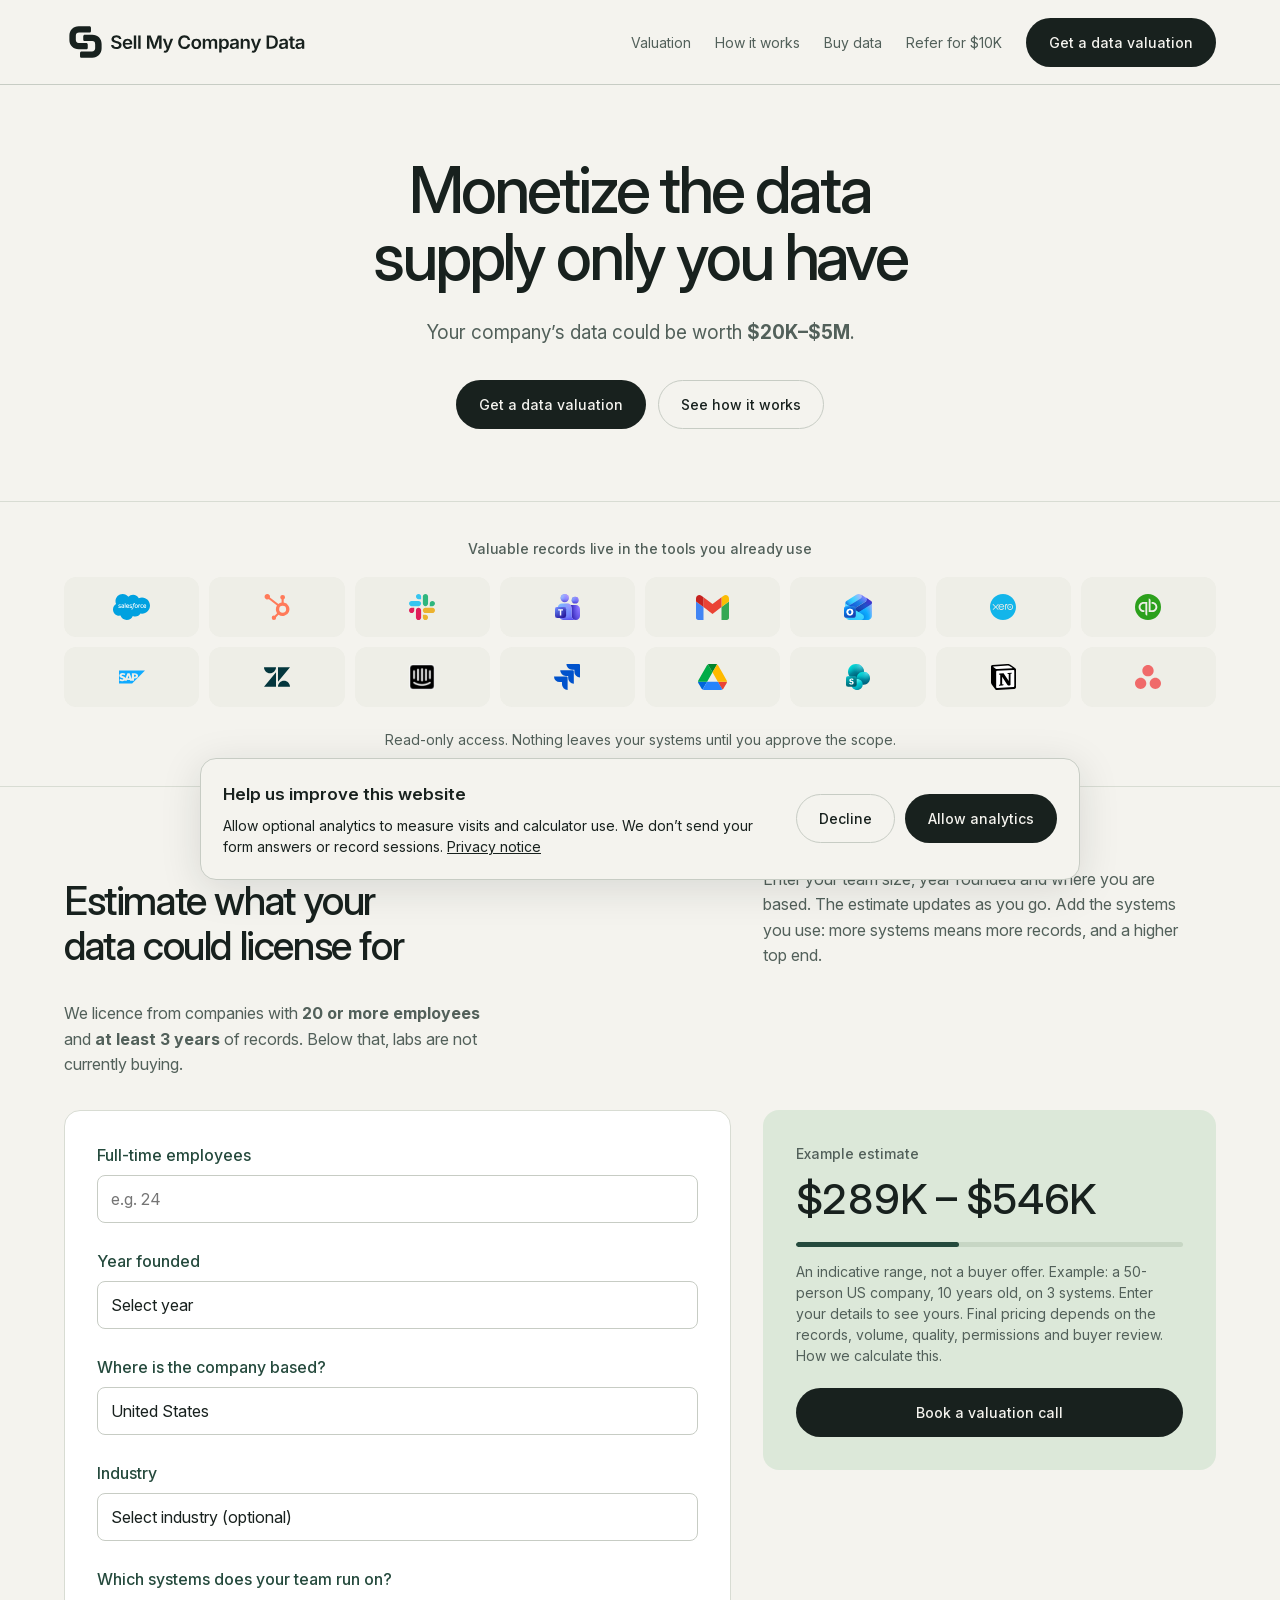
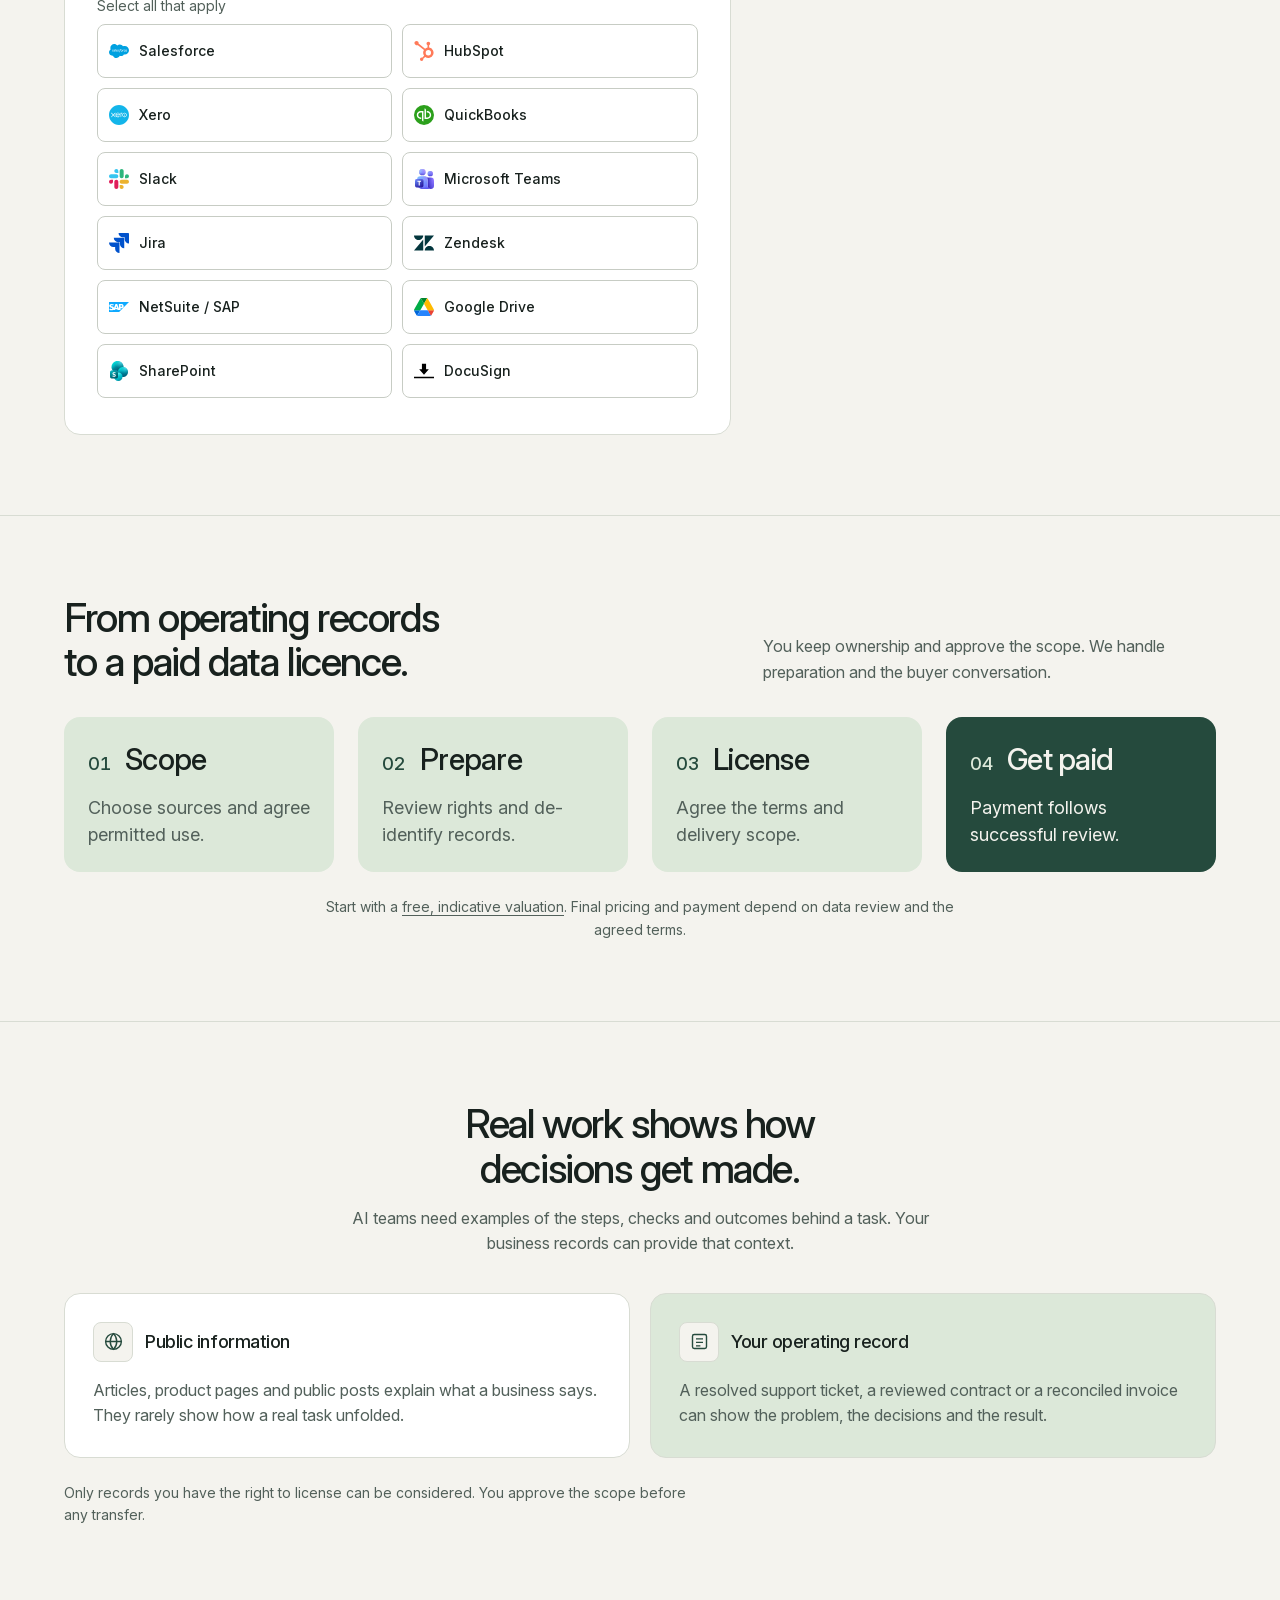
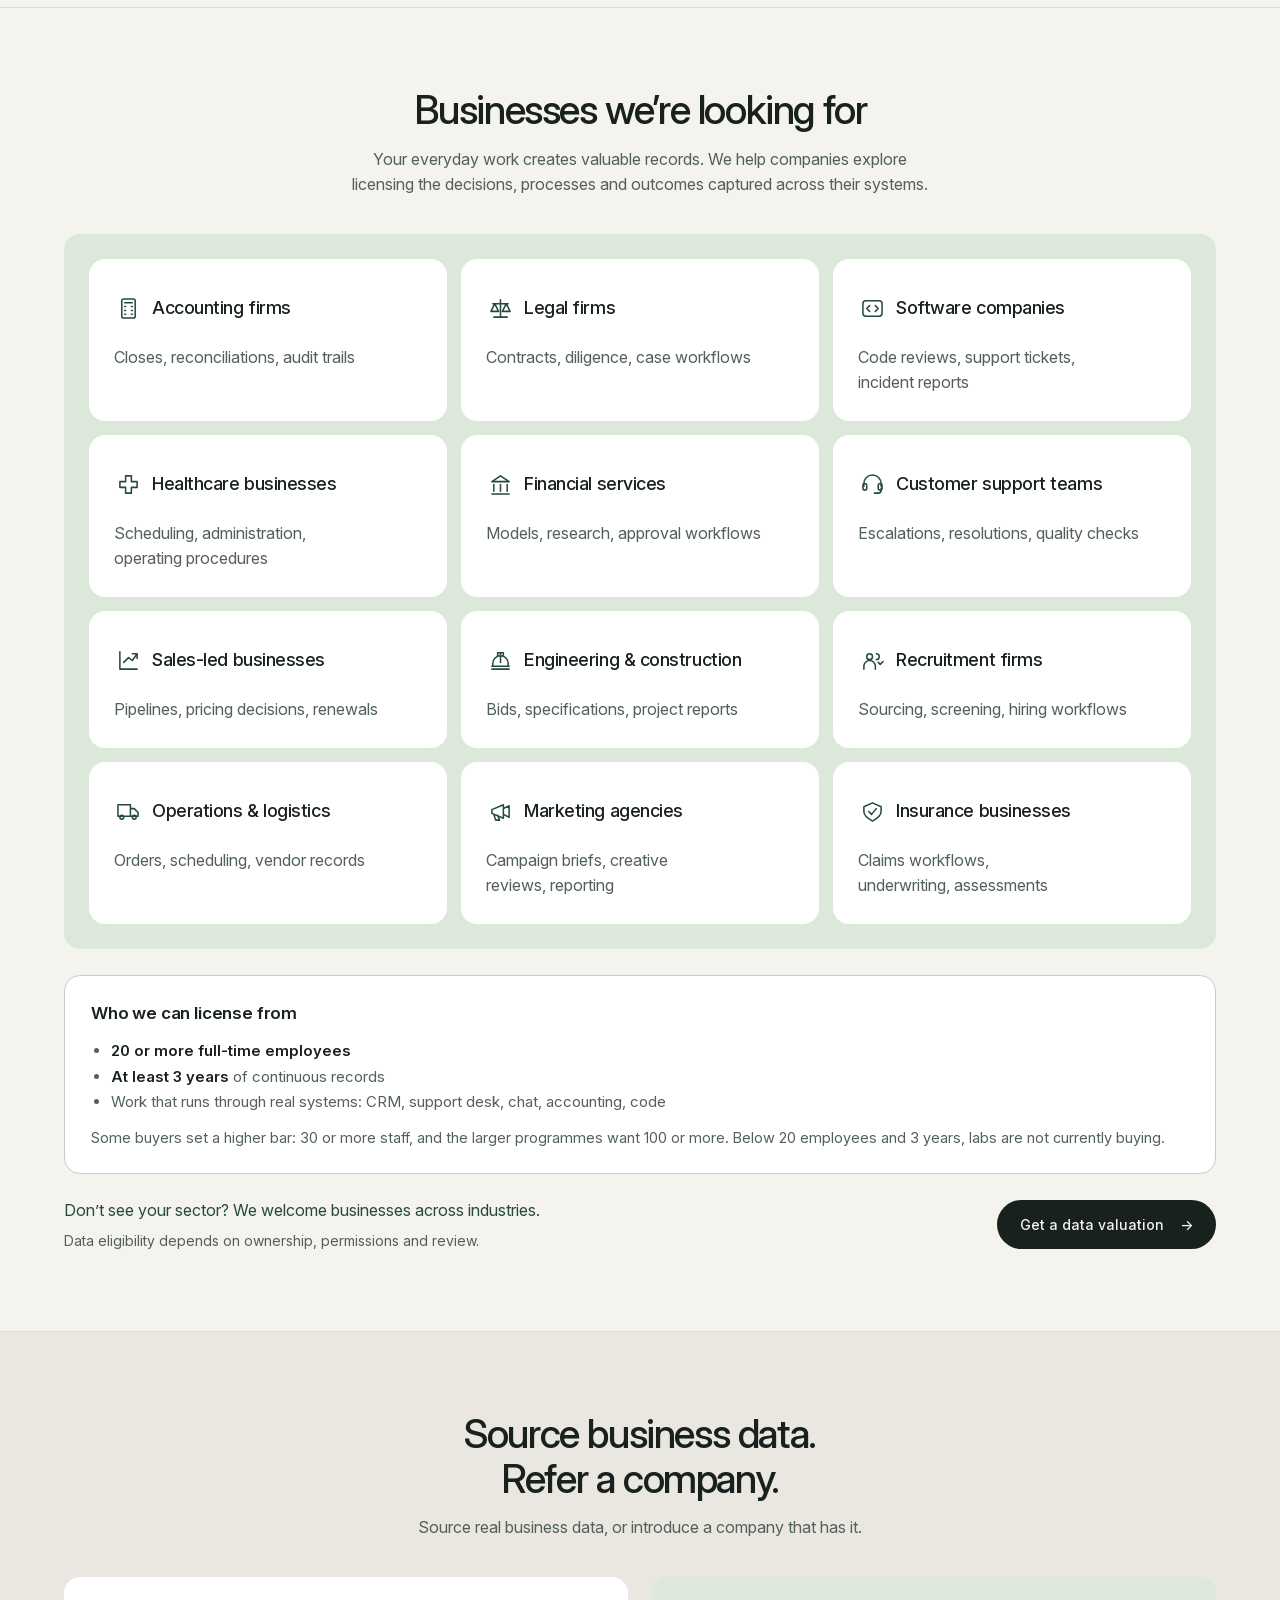
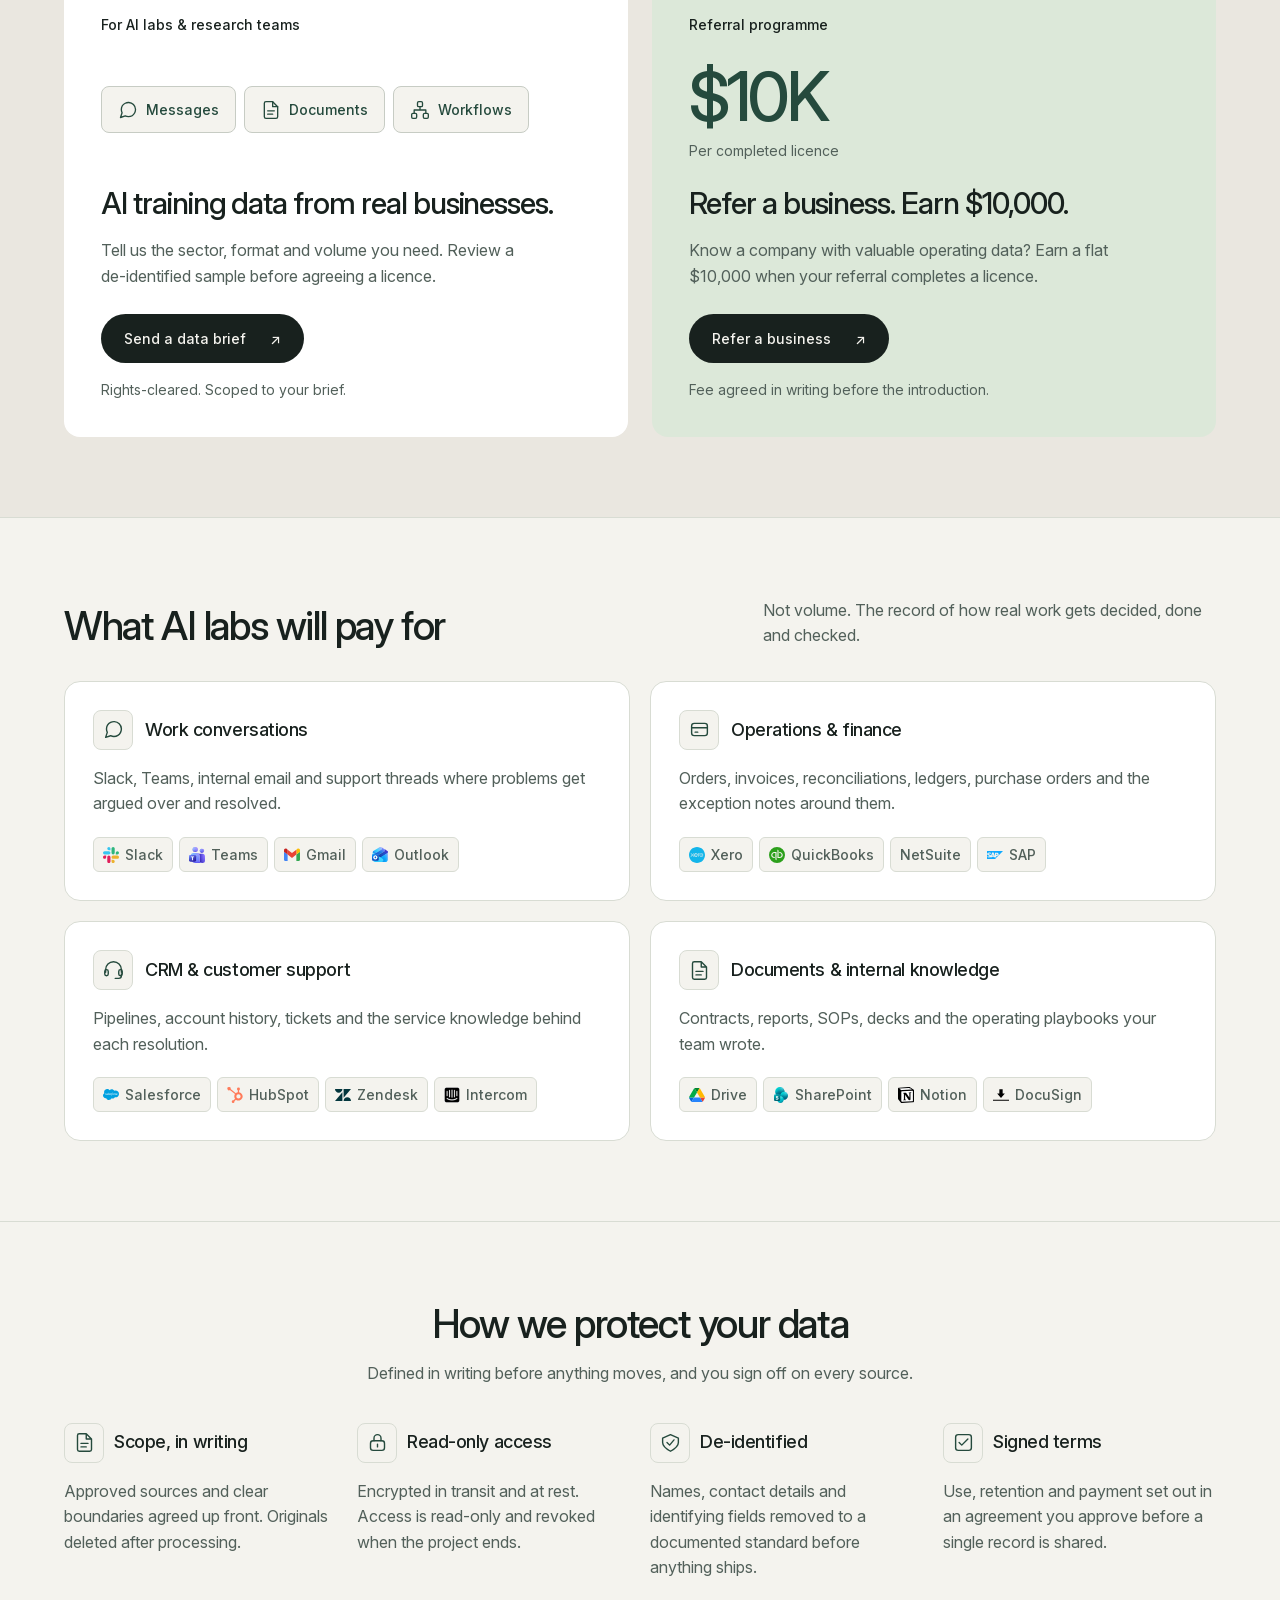
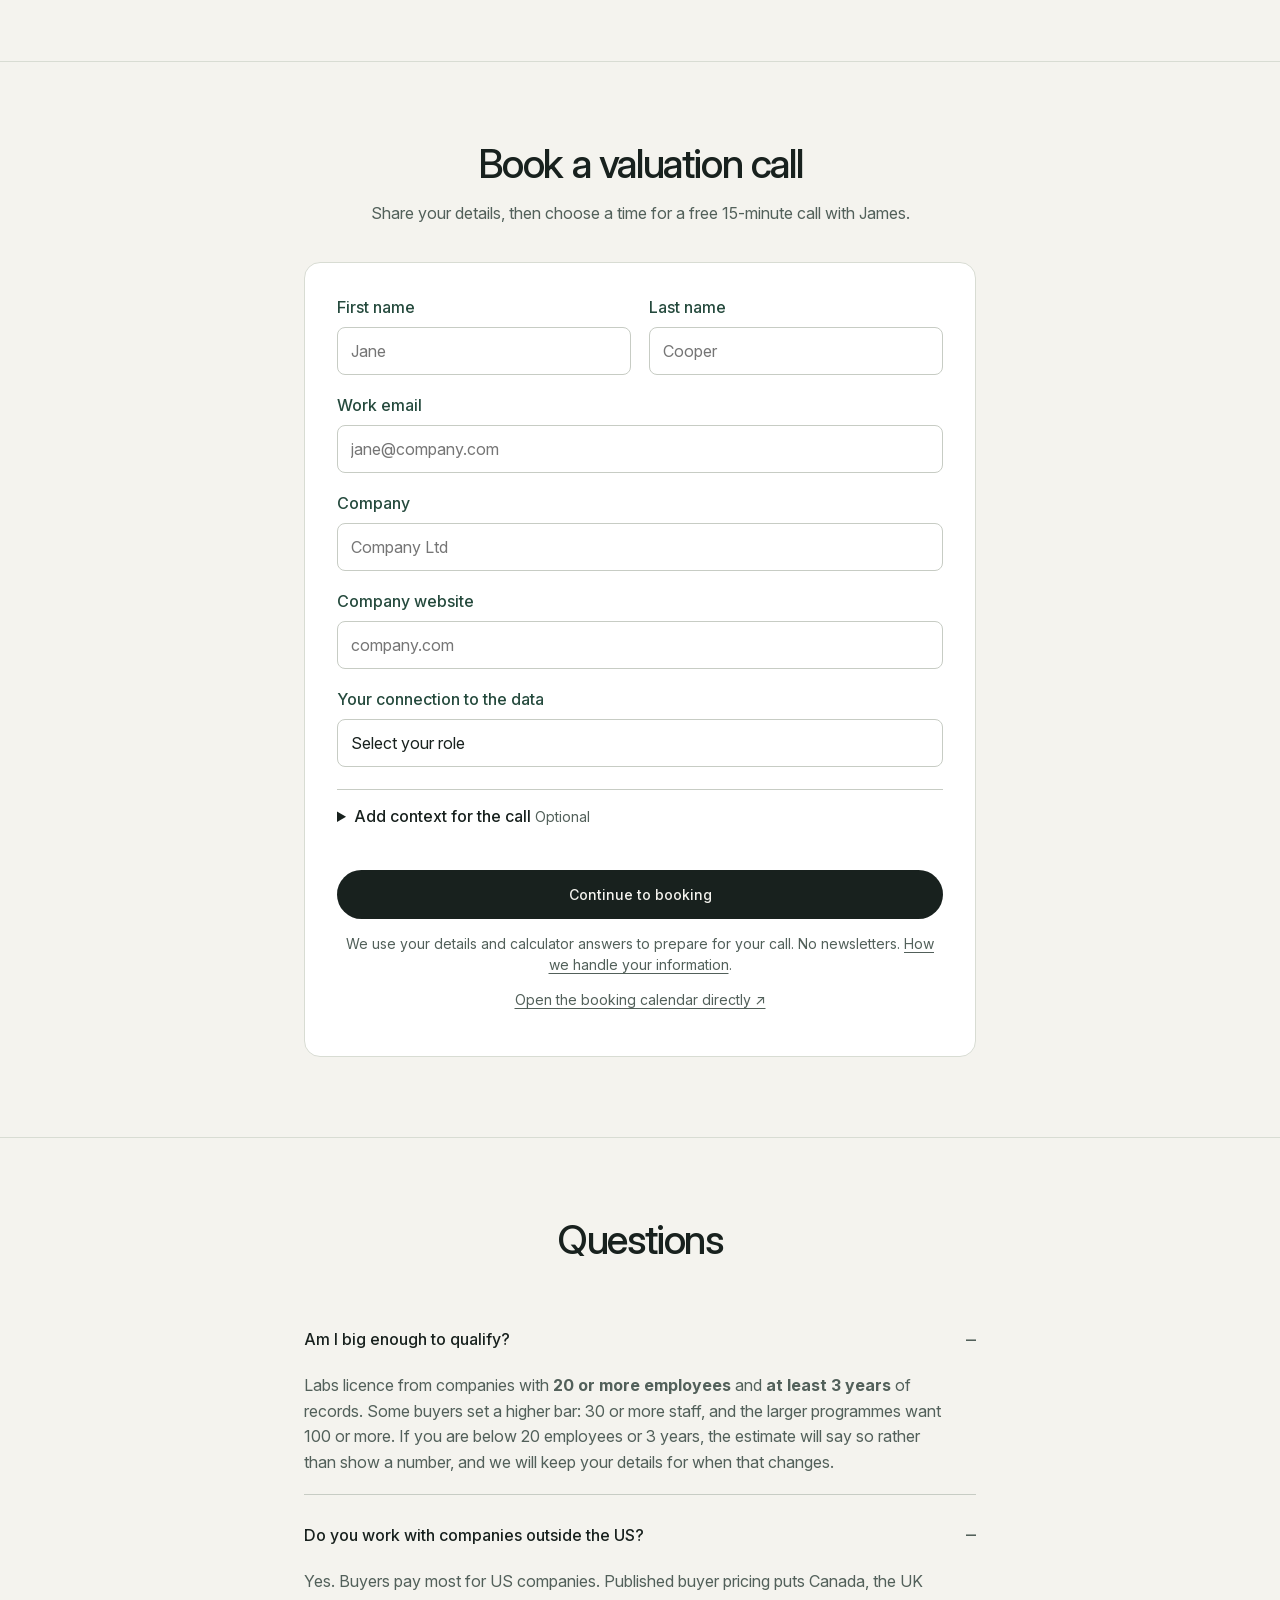
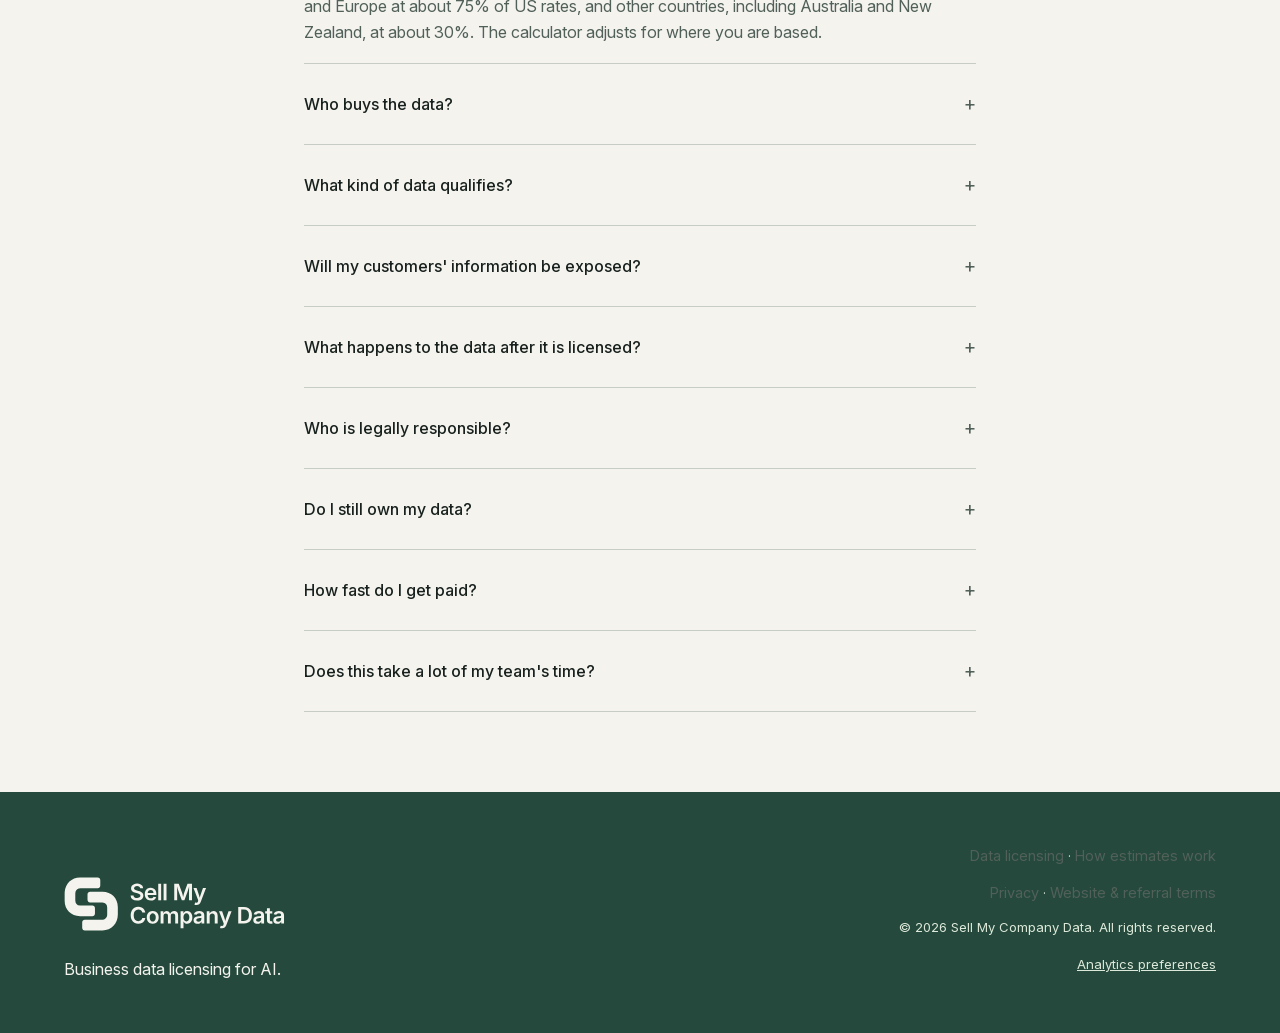
==== commit a1c0c0aa: "Calculator: live updates, Handshake's published pricing, country factor, honest FAQ - valuation.js r" ====
--- a/index.html
+++ b/index.html
@@ -85,10 +85,26 @@
       "mainEntity": [
         {
           "@type": "Question",
+          "name": "Am I big enough to qualify?",
+          "acceptedAnswer": {
+            "@type": "Answer",
+            "text": "Labs licence from companies with 20 or more employees and at least 3 years of records. Some buyers set a higher bar: 30 or more staff, and the larger programmes want 100 or more. If you are below 20 employees or 3 years, the estimate will say so rather than show a number, and we will keep your details for when that changes."
+          }
+        },
+        {
+          "@type": "Question",
+          "name": "Do you work with companies outside the US?",
+          "acceptedAnswer": {
+            "@type": "Answer",
+            "text": "Yes. Buyers pay most for US companies. Published buyer pricing puts Canada, the UK and Europe at about 75% of US rates, and other countries, including Australia and New Zealand, at about 30%. The calculator adjusts for where you are based."
+          }
+        },
+        {
+          "@type": "Question",
           "name": "Who buys the data?",
           "acceptedAnswer": {
             "@type": "Answer",
-            "text": "We licence de-identified business workflow data to AI labs and research teams training frontier models. Your data is never resold to competitors or published."
+            "text": "Specialist AI data companies that supply the frontier labs, and some labs directly. We take your records to several of them and you pick the offer. Buyers use the data to train and test AI models under contracts that keep it confidential and ban publishing it. Your company is not named."
           }
         },
         {
@@ -104,7 +120,23 @@
           "name": "Will my customers' information be exposed?",
           "acceptedAnswer": {
             "@type": "Answer",
-            "text": "No. Personal and customer-identifying information is removed during processing to a documented standard, and original datasets are deleted once processing is complete."
+            "text": "Not when it is done properly. A specialist removes names, emails, account numbers and other identifiers before any buyer sees the records, and files you hold for your own clients stay out entirely. No method removes every risk, so buyers must also agree in writing never to try to identify anyone."
+          }
+        },
+        {
+          "@type": "Question",
+          "name": "What happens to the data after it is licensed?",
+          "acceptedAnswer": {
+            "@type": "Answer",
+            "text": "It is de-identified, built into training and testing sets, and used only as the licence allows. Buyers delete their copies at the end of the term. A model that has already learned from the data keeps what it learned, which is why the scrubbing happens before anything is delivered."
+          }
+        },
+        {
+          "@type": "Question",
+          "name": "Who is legally responsible?",
+          "acceptedAnswer": {
+            "@type": "Answer",
+            "text": "You are, for what you hand over. Buyer contracts make the seller responsible for having the right to share the records, so we check that first: no client files, no regulated records and nothing a contract stops you sharing."
           }
         },
         {
@@ -120,7 +152,7 @@
           "name": "How fast do I get paid?",
           "acceptedAnswer": {
             "@type": "Answer",
-            "text": "Within 7 days of your data passing review. Most companies go from first call to payment in two to three weeks."
+            "text": "Buyers make an offer within one to two weeks of reviewing a sample. Payment usually lands two to four weeks after signing, and some buyers pay 30 to 60 days after delivery."
           }
         },
         {
@@ -128,7 +160,7 @@
           "name": "Does this take a lot of my team's time?",
           "acceptedAnswer": {
             "@type": "Answer",
-            "text": "Usually a single call and granting read-only access. We handle extraction, cleaning and de-identification."
+            "text": "Usually a scoping call, then an export or read-only access to the systems you choose. The buyer handles extraction, cleaning and de-identification."
           }
         }
       ]
@@ -146,9 +178,9 @@
 <script defer src="/polish.js?v=2"></script>
 <link rel="stylesheet" href="/typography.css?v=3">
 <link rel="preload" href="/assets/fonts/InterVariable.woff2" as="font" type="font/woff2" crossorigin>
-<link rel="stylesheet" href="/brand.css?v=licensing-4">
+<link rel="stylesheet" href="/brand.css?v=licensing-5">
 <link rel="stylesheet" href="/audit.css?v=1">
-<script defer src="/site-events.js?v=1"></script>
+<script defer src="/site-events.js?v=2"></script>
 <meta name="twitter:image:alt" content="Monetize the data supply only you have. Your company’s data could be worth $20K–$5M, subject to data review and agreed terms.">
 <meta name="robots" content="index, follow, max-image-preview:large, max-snippet:-1, max-video-preview:-1">
 <link rel="stylesheet" href="/analytics.css?v=1">
@@ -175,7 +207,7 @@
   <div class="appbar-inner">
     <div class="est">
       <div class="k" id="appbar-label">Example estimate</div>
-      <div class="v" id="appbar-v">$29K &ndash; $41.5K</div>
+      <div class="v" id="appbar-v">$289K &ndash; $546K</div>
     </div>
     <a class="btn btn-primary" id="appbar-btn" href="#apply">Book a call</a>
   </div>
@@ -222,15 +254,16 @@
   <div class="wrap">
     <div class="sec-head">
       <h2>Estimate what your data could license for</h2>
-      <p>Enter your employee count, annual revenue and year founded for an instant estimate. Industry and systems help us prepare for your call.</p>
+      <p>Enter your team size, year founded and where you are based. The estimate updates as you go. Add the systems you use: more systems means more records, and a higher top end.</p>
       <p class="bar-note">We licence from companies with <b>20 or more employees</b> and <b>at least 3 years</b> of records. Below that, labs are not currently buying.</p>
     </div>
     <div class="calc">
       <div class="result">
         <div class="k" id="estimate-label">Example estimate</div>
-        <div class="val" id="range" role="status" aria-live="polite" aria-atomic="true">$240.5K &ndash; $361K</div>
+        <div class="val" id="range" role="status" aria-live="polite" aria-atomic="true">$289K &ndash; $546K</div>
         <div class="bar" id="bar-wrap"><i id="bar"></i></div>
-        <div class="note" id="estimate-note">An indicative range, not a buyer offer. <span id="estimate-hint">Complete all three business questions for your estimate. </span>Final pricing depends on the records, volume, quality, permissions and buyer review. <a href="/data-valuation/">How we calculate this</a>.</div>
+        <div class="note" id="estimate-note">An indicative range, not a buyer offer. <span id="estimate-hint">Example: a 50-person US company, 10 years old, on 3 systems. Enter your details to see yours. </span>Final pricing depends on the records, volume, quality, permissions and buyer review. <a href="/data-valuation/">How we calculate this</a>.</div>
+        <p class="note estimate-detail" id="estimate-detail" hidden></p>
         <div id="notfit" hidden>
           <p class="notfit-h">Not a fit yet</p>
           <p>AI labs licence operating data from companies with <b>20 or more employees</b> and <b>at least 3 years</b> of records. Yours does not clear that bar today. That is the buyers' bar, not a judgement on your business.</p>
@@ -244,21 +277,19 @@
           <input id="emp" type="number" min="1" step="1" inputmode="numeric" placeholder="e.g. 24">
         </div>
         <div class="field">
-          <label for="rev">Annual revenue</label>
-          <select id="rev">
-            <option value="">Select revenue</option>
-            <option value="pre">Pre-revenue</option>
-            <option value="0-1m">$0–1M</option>
-            <option value="1-10m">$1–10M</option>
-            <option value="10-50m">$10–50M</option>
-            <option value="50-200m">$50–200M</option>
-            <option value="200m+">$200M+</option>
-            <option value="undisclosed">Prefer not to say</option>
-          </select>
+          <label for="yr">Year founded</label>
+          <select id="yr"></select>
         </div>
         <div class="field">
-          <label for="yr">Year founded</label>
-          <select id="yr"></select>
+          <label for="ctry">Where is the company based?</label>
+          <select id="ctry">
+            <option value="us">United States</option>
+            <option value="ca">Canada</option>
+            <option value="uk">United Kingdom</option>
+            <option value="eu">Europe (EU, EEA or Switzerland)</option>
+            <option value="anz">Australia or New Zealand</option>
+            <option value="other">Somewhere else</option>
+          </select>
         </div>
         <div class="field">
           <label for="ind">Industry</label>
@@ -429,12 +460,15 @@
   <div class="wrap narrow faq">
     <div class="sec-head"><h2>Questions</h2></div>
     <details open><summary>Am I big enough to qualify?</summary><p>Labs licence from companies with <b>20 or more employees</b> and <b>at least 3 years</b> of records. Some buyers set a higher bar: 30 or more staff, and the larger programmes want 100 or more. If you are below 20 employees or 3 years, the estimate will say so rather than show a number, and we will keep your details for when that changes.</p></details>
-    <details open><summary>Who buys the data?</summary><p>We licence de-identified business workflow data to AI labs and research teams training frontier models. Your data is never resold to competitors or published.</p></details>
+    <details open><summary>Do you work with companies outside the US?</summary><p>Yes. Buyers pay most for US companies. Published buyer pricing puts Canada, the UK and Europe at about 75% of US rates, and other countries, including Australia and New Zealand, at about 30%. The calculator adjusts for where you are based.</p></details>
+    <details><summary>Who buys the data?</summary><p>Specialist AI data companies that supply the frontier labs, and some labs directly. We take your records to several of them and you pick the offer. Buyers use the data to train and test AI models under contracts that keep it confidential and ban publishing it. Your company is not named.</p></details>
     <details><summary>What kind of data qualifies?</summary><p>Operational records from the tools your team uses daily: CRM pipelines, support tickets, contracts, invoices, project boards, SOPs and internal docs. Larger teams and more years of history generally mean a higher payout.</p></details>
-    <details><summary>Will my customers' information be exposed?</summary><p>No. Personal and customer-identifying information is removed during processing to a documented standard, and original datasets are deleted once processing is complete.</p></details>
+    <details><summary>Will my customers' information be exposed?</summary><p>Not when it is done properly. A specialist removes names, emails, account numbers and other identifiers before any buyer sees the records, and files you hold for your own clients stay out entirely. No method removes every risk, so buyers must also agree in writing never to try to identify anyone.</p></details>
+    <details><summary>What happens to the data after it is licensed?</summary><p>It is de-identified, built into training and testing sets, and used only as the licence allows. Buyers delete their copies at the end of the term. A model that has already learned from the data keeps what it learned, which is why the scrubbing happens before anything is delivered.</p></details>
+    <details><summary>Who is legally responsible?</summary><p>You are, for what you hand over. Buyer contracts make the seller responsible for having the right to share the records, so we check that first: no client files, no regulated records and nothing a contract stops you sharing.</p></details>
     <details><summary>Do I still own my data?</summary><p>Yes. This is a licence, not a sale. You keep ownership and the licence is bounded by scope, permitted use and duration.</p></details>
-    <details><summary>How fast do I get paid?</summary><p>Within 7 days of your data passing review. Most companies go from first call to payment in two to three weeks.</p></details>
-    <details><summary>Does this take a lot of my team's time?</summary><p>Usually a single call and granting read-only access. We handle extraction, cleaning and de-identification.</p></details>
+    <details><summary>How fast do I get paid?</summary><p>Buyers make an offer within one to two weeks of reviewing a sample. Payment usually lands two to four weeks after signing, and some buyers pay 30 to 60 days after delivery.</p></details>
+    <details><summary>Does this take a lot of my team's time?</summary><p>Usually a scoping call, then an export or read-only access to the systems you choose. The buyer handles extraction, cleaning and de-identification.</p></details>
   </div>
 </section>
 </main>
@@ -445,7 +479,7 @@
   <div>&copy; 2026 Sell My Company Data. All rights reserved.</div>
 </div></div></footer>
 
-<script src="/valuation.js?v=2"></script>
+<script src="/valuation.js?v=3"></script>
 <script>
 (function(){
   var y=document.getElementById('yr');
@@ -460,21 +494,47 @@
   c.addEventListener('click',function(){
     c.classList.toggle('on');
     c.setAttribute('aria-pressed', c.classList.contains('on') ? 'true' : 'false');
-    calc();
+    calc(true);
   });
 });
 function vis(id, show){ var el=document.getElementById(id); if(!el) return; el.hidden=!show; el.style.display = show ? '' : 'none'; }
-// A sample qualifying company, shown before the visitor enters their own numbers.
-var EXAMPLE_INPUT={employees:24,revenue:'1-10m',founded:'2015',systems:['a','b','c']};
-function calc(){
+// Default the country from the browser locale. Visitors can change it.
+(function(){
+  var sel=document.getElementById('ctry'); if(!sel) return;
+  var eu=['AT','BE','BG','HR','CY','CZ','DK','EE','FI','FR','DE','GR','HU','IE','IT','LV','LT','LU','MT','NL','PL','PT','RO','SK','SI','ES','SE','IS','LI','NO','CH'];
+  var langs=navigator.languages&&navigator.languages.length?navigator.languages:[navigator.language||''];
+  var m=/[-_]([A-Za-z]{2})$/.exec(String(langs[0]||''));
+  var cc=m?m[1].toUpperCase():'';
+  sel.value = (cc===''||cc==='US') ? 'us' : cc==='CA' ? 'ca' : (cc==='GB'||cc==='UK') ? 'uk' : (cc==='AU'||cc==='NZ') ? 'anz' : eu.indexOf(cc)>=0 ? 'eu' : 'other';
+})();
+// A sample qualifying company, shown until the visitor touches the calculator.
+var EXAMPLE_INPUT={employees:50,founded:String(new Date().getFullYear()-10),country:'us',systems:['a','b','c']};
+var BAR_MAX=DataValuation.estimate({employees:DataValuation.MAX_EMPLOYEES,founded:String(new Date().getFullYear()-DataValuation.MAX_YEARS),country:'us',systems:['a','b','c','d','e','f']}).low;
+var REGION_NOTE='Buyers pay most for US companies. Published buyer pricing puts Canada, the UK and Europe at about 75% of US rates, and everywhere else at about 30%.';
+var INDUSTRY_NOTE={
+  'Legal':'Client files stay out of any licence. Buyers license your firm\u2019s own internal records, after a privacy check.',
+  'Accounting & bookkeeping':'Client files and tax returns stay out of any licence. Buyers license your firm\u2019s own internal records, after a privacy check.',
+  'Healthcare':'Patient records stay out of any licence. Buyers license your own operating records, after a privacy check.',
+  'Financial services':'Customer account data stays out of any licence. Buyers license your own operating records, after a privacy check.',
+  'Semiconductors':'In demand right now. Design data may need an export-control check before it can be licensed.',
+  'Chemistry & materials':'In demand right now: labs are buying chemistry and materials records.',
+  'Manufacturing':'In demand right now: work orders, machine programs and quality records are sought after.',
+  'Logistics & 3PL':'In demand right now: operations and fulfilment records are sought after.',
+  'Software & SaaS':'Code with its history (tickets, reviews, docs) is worth more than code alone.'
+};
+var touched=false, estimateMode='example';
+function calc(fromUser){
+  if(fromUser) touched=true;
   var emp=Number(document.getElementById('emp').value)||0;
   var founded=document.getElementById('yr').value;
-  var input={ employees:emp, revenue:document.getElementById('rev').value, founded:founded, systems:selectedSystems() };
+  var input={ employees:emp, founded:founded, country:document.getElementById('ctry').value, systems:selectedSystems() };
   var complete = emp>=1 && Boolean(founded);
-  var result = complete ? DataValuation.estimate(input) : DataValuation.estimate(EXAMPLE_INPUT);
-  var mode = !complete ? 'example' : (result.qualifies ? 'yours' : 'below');
-
-  var label = mode==='below' ? 'Not eligible yet' : (mode==='yours' ? 'Your indicative estimate' : 'Example estimate');
+  var mode = complete ? 'yours' : (touched ? 'missing' : 'example');
+  var result = mode==='example' ? DataValuation.estimate(EXAMPLE_INPUT) : DataValuation.estimate(input);
+  if(mode==='yours' && !result.qualifies) mode='below';
+  estimateMode = mode;
+
+  var label = mode==='below' ? 'Not eligible yet' : mode==='yours' ? 'Your indicative estimate' : mode==='missing' ? 'Your estimate' : 'Example estimate';
   document.getElementById('estimate-label').textContent = label;
   var abLabel=document.getElementById('appbar-label'); if(abLabel) abLabel.textContent = label;
   document.getElementById('estimate-hint').hidden = mode!=='example';
@@ -488,20 +548,38 @@
   vis('estimate-note', !below);
   vis('calc-cta', !below);
 
+  var rangeEl=document.getElementById('range');
+  var detail=document.getElementById('estimate-detail');
   var av=document.getElementById('appbar-v');
-  if(below){
-    document.getElementById('estimate-range').value='';
-    if(av) av.textContent='Not eligible yet';
+  var hidden=document.getElementById('estimate-range');
+  rangeEl.classList.toggle('val-prompt', mode==='missing');
+  if(below || mode==='missing'){
+    hidden.value='';
+    if(detail){ detail.textContent=''; vis('estimate-detail', false); }
+    if(below){ if(av) av.textContent='Not eligible yet'; return; }
+    var ask = emp<1 ? 'Add your team size' : 'Add the year founded';
+    rangeEl.textContent = ask;
+    if(av) av.textContent = ask;
+    document.getElementById('bar').style.width = '6%';
     return;
   }
-  var range = DataValuation.format(result.low)+' \u2013 '+DataValuation.format(result.high);
-  document.getElementById('range').textContent = range;
-  document.getElementById('estimate-range').value = mode==='example' ? '' : range;
+  var range = DataValuation.format(result.low)+' \u2013 '+DataValuation.format(result.high)+(result.capped?'+':'');
+  rangeEl.textContent = range;
   if(av) av.textContent = range;
-  document.getElementById('bar').style.width = Math.max(6,Math.min(100,result.low/1207.5*100))+'%';
+  hidden.value = mode==='yours' ? range+' ('+DataValuation.REGION_LABEL[result.region]+')' : '';
+  document.getElementById('bar').style.width = Math.max(6,Math.min(100,result.low/BAR_MAX*100))+'%';
+  var notes=[];
+  if(mode==='yours'){
+    if(result.region!=='us') notes.push(REGION_NOTE);
+    if(result.fewerBuyers) notes.push('Some buyers want 30 or more staff, so expect fewer bidders.');
+    if(result.capped) notes.push('Above 200 staff or 20 years, buyers price you individually. Published programmes go past $4M.');
+    if(result.systems===0) notes.push('Add the systems you use to raise the top of the range.');
+    var ind=INDUSTRY_NOTE[document.getElementById('ind').value]; if(ind) notes.push(ind);
+  }
+  if(detail){ detail.textContent=notes.join(' '); vis('estimate-detail', notes.length>0); }
 }
-['emp','rev','yr'].forEach(function(id){
-  ['input','change'].forEach(function(event){ document.getElementById(id).addEventListener(event,calc); });
+['emp','yr','ctry','ind'].forEach(function(id){
+  ['input','change'].forEach(function(event){ document.getElementById(id).addEventListener(event,function(){ calc(true); }); });
 });
 calc();
 
@@ -557,11 +635,11 @@
       employees: document.getElementById('emp').value,
       qualified: qualified,
       years: yrsVal,
-      revenue: document.getElementById('rev').value,
       founded: document.getElementById('yr').value,
       industry: document.getElementById('ind').value,
       systems: chips.filter(function(c){return c.classList.contains('on');}).map(function(c){return c.textContent.trim();}),
-      estimateIsExample: document.getElementById('estimate-label').textContent === 'Example estimate',
+      estimateIsExample: estimateMode !== 'yours',
+      companyCountry: DataValuation.REGION_LABEL[document.getElementById('ctry').value] || '',
       authority: document.getElementById('authority').value,
       dataContext: document.getElementById('data-context').value.trim(),
       _gotcha: document.getElementById('_gotcha').value,
--- a/brand.css
+++ b/brand.css
@@ -139,3 +139,6 @@
 .licensing-steps li:last-child p{color:var(--bg)}
 @media(max-width:1100px) and (min-width:901px){.licensing-steps{gap:18px}.licensing-steps li{padding:22px}.licensing-steps h3{font-size:26px}.process-heading{gap:12px}}
 @media(max-width:900px){.licensing-steps{grid-template-columns:1fr;gap:14px}.licensing-steps h3{font-size:24px}.licensing-steps p{font-size:16px}}
+
+.result .val.val-prompt{font-size:clamp(22px,2.2vw,28px);color:var(--muted,#5b5e6b)}
+.result .estimate-detail{margin-top:10px}
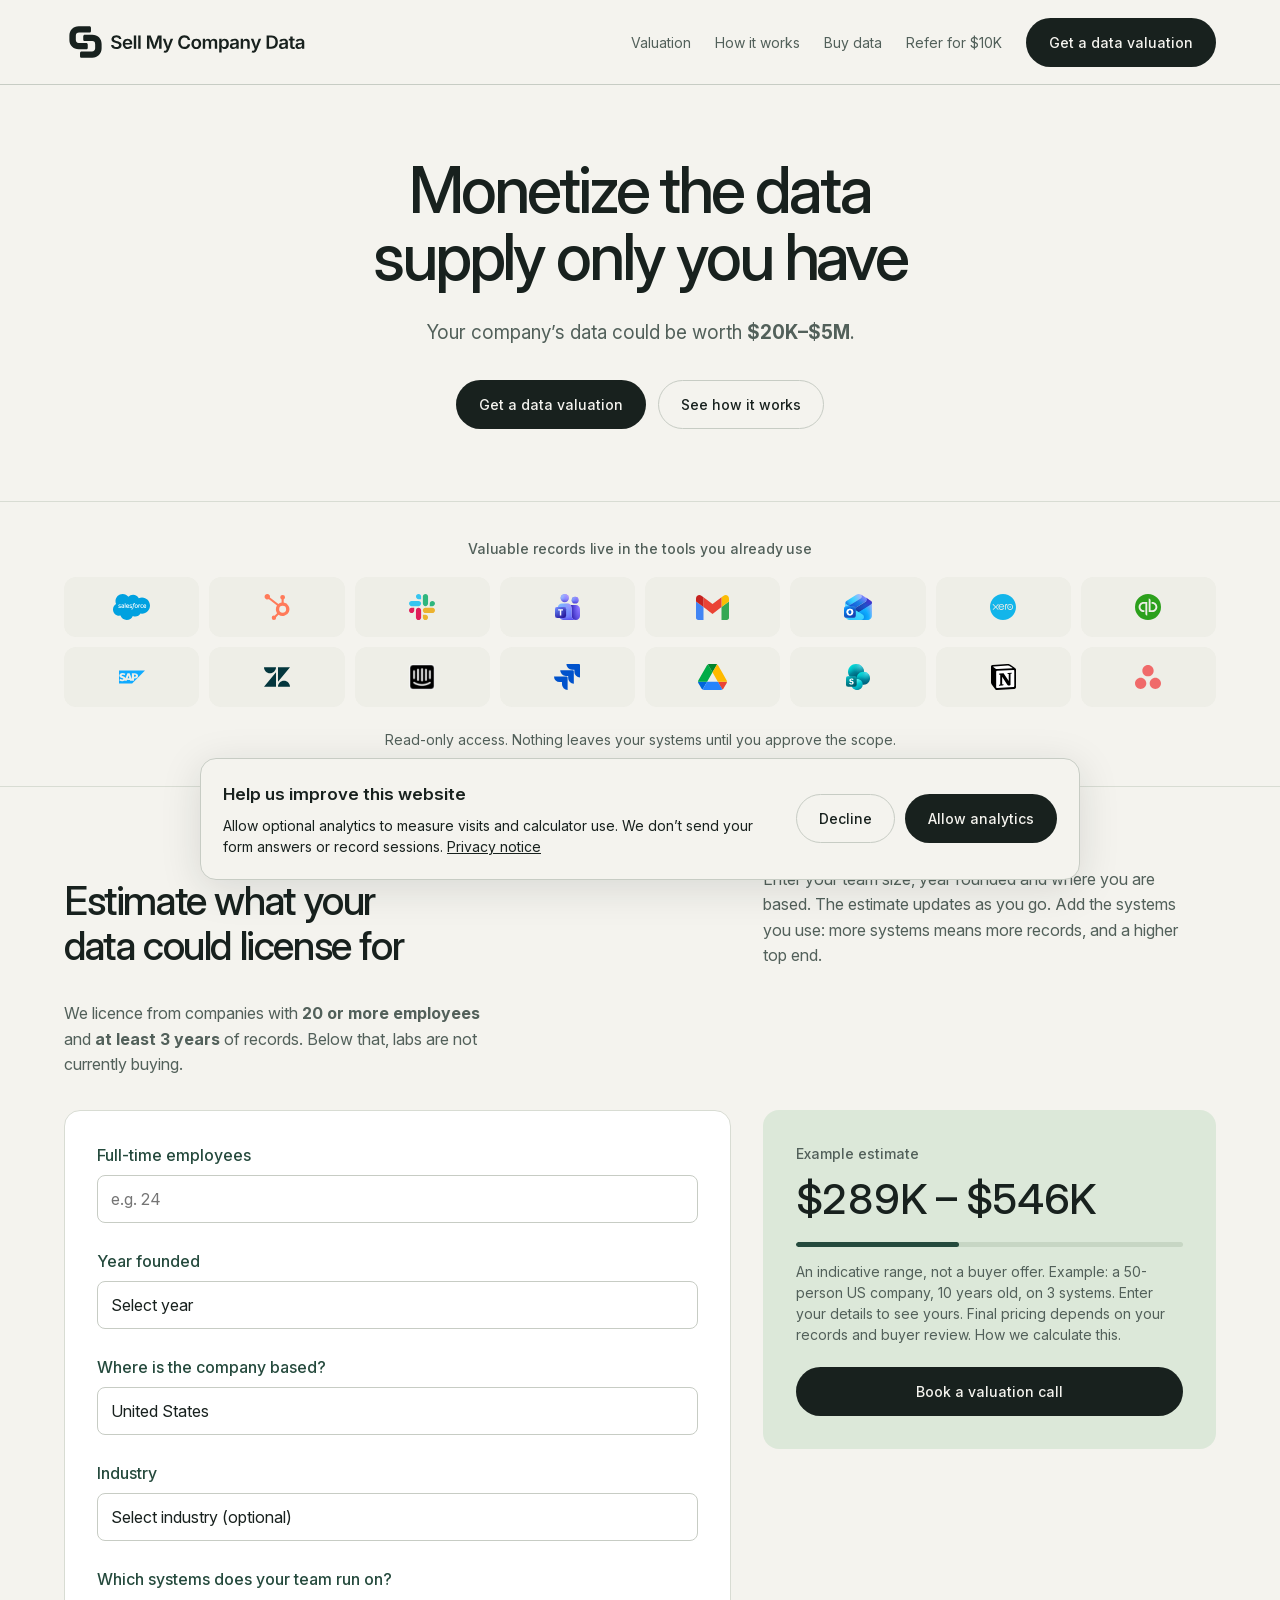
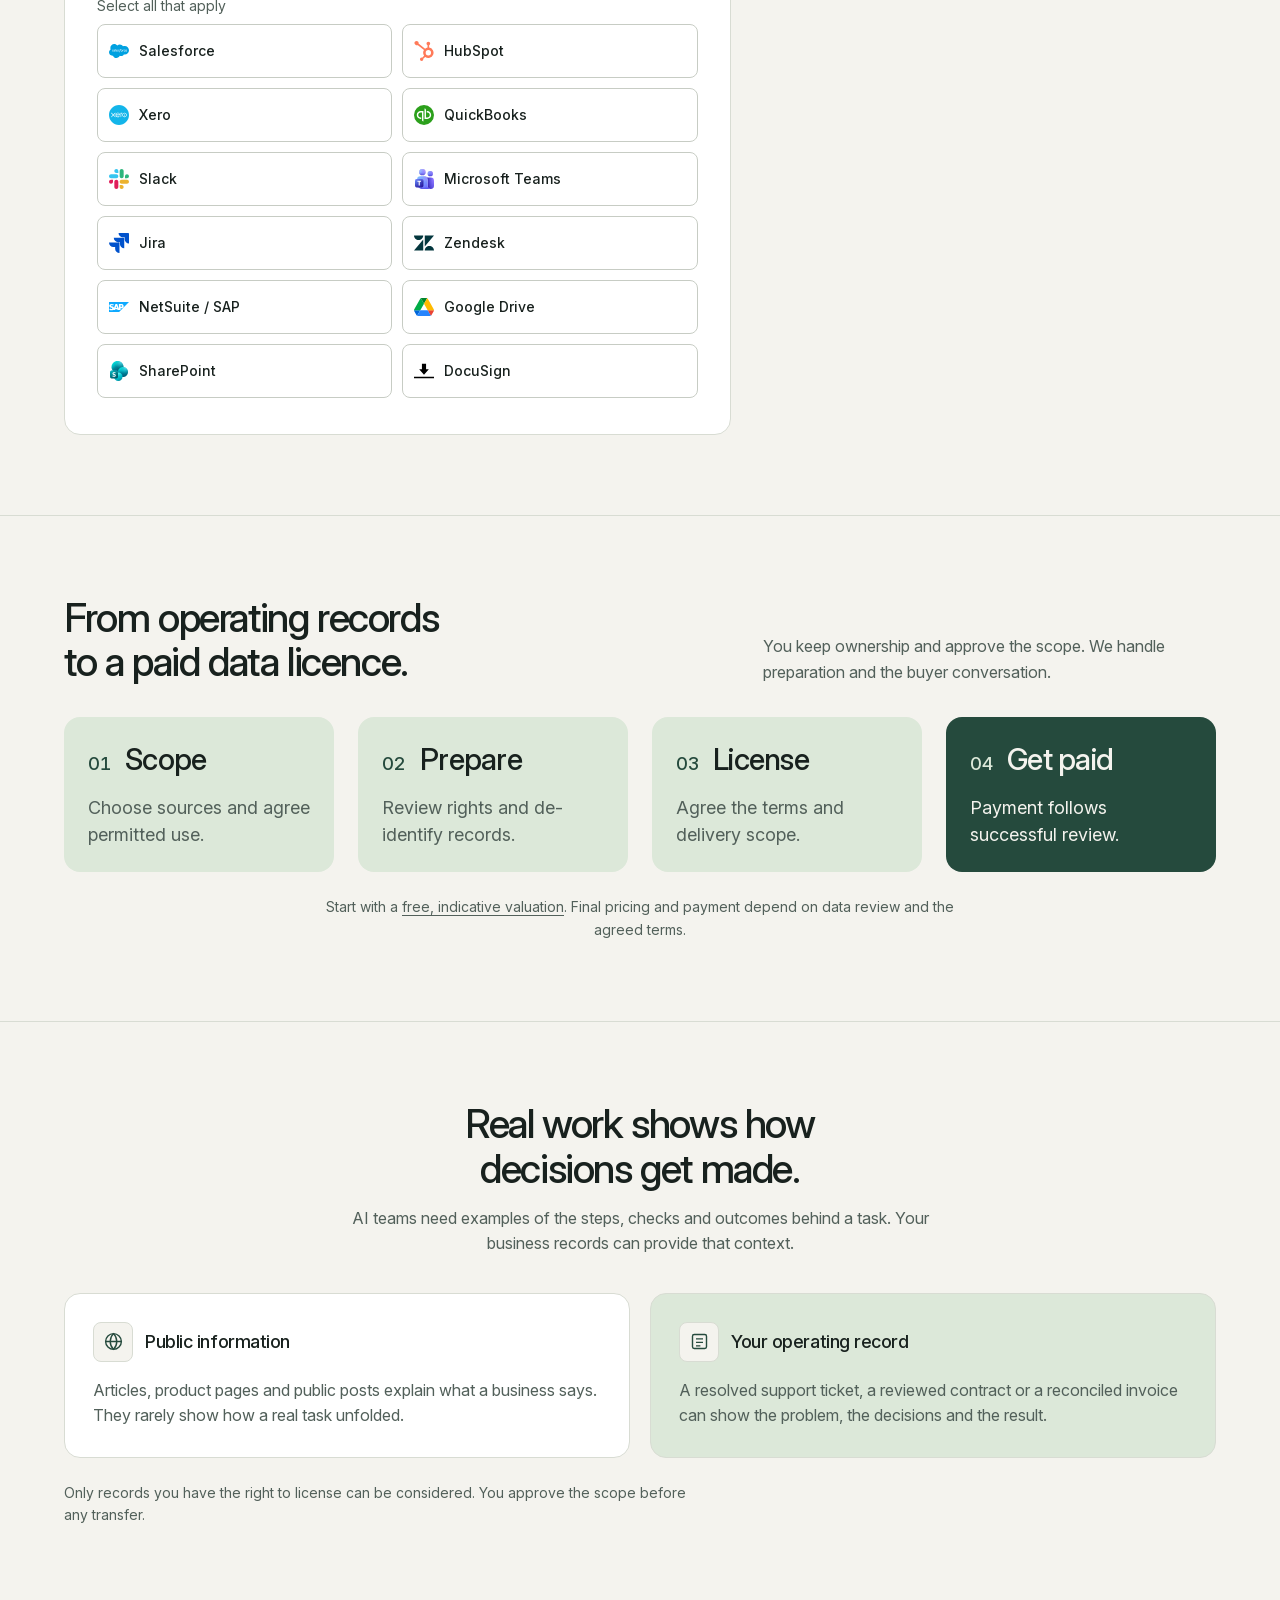
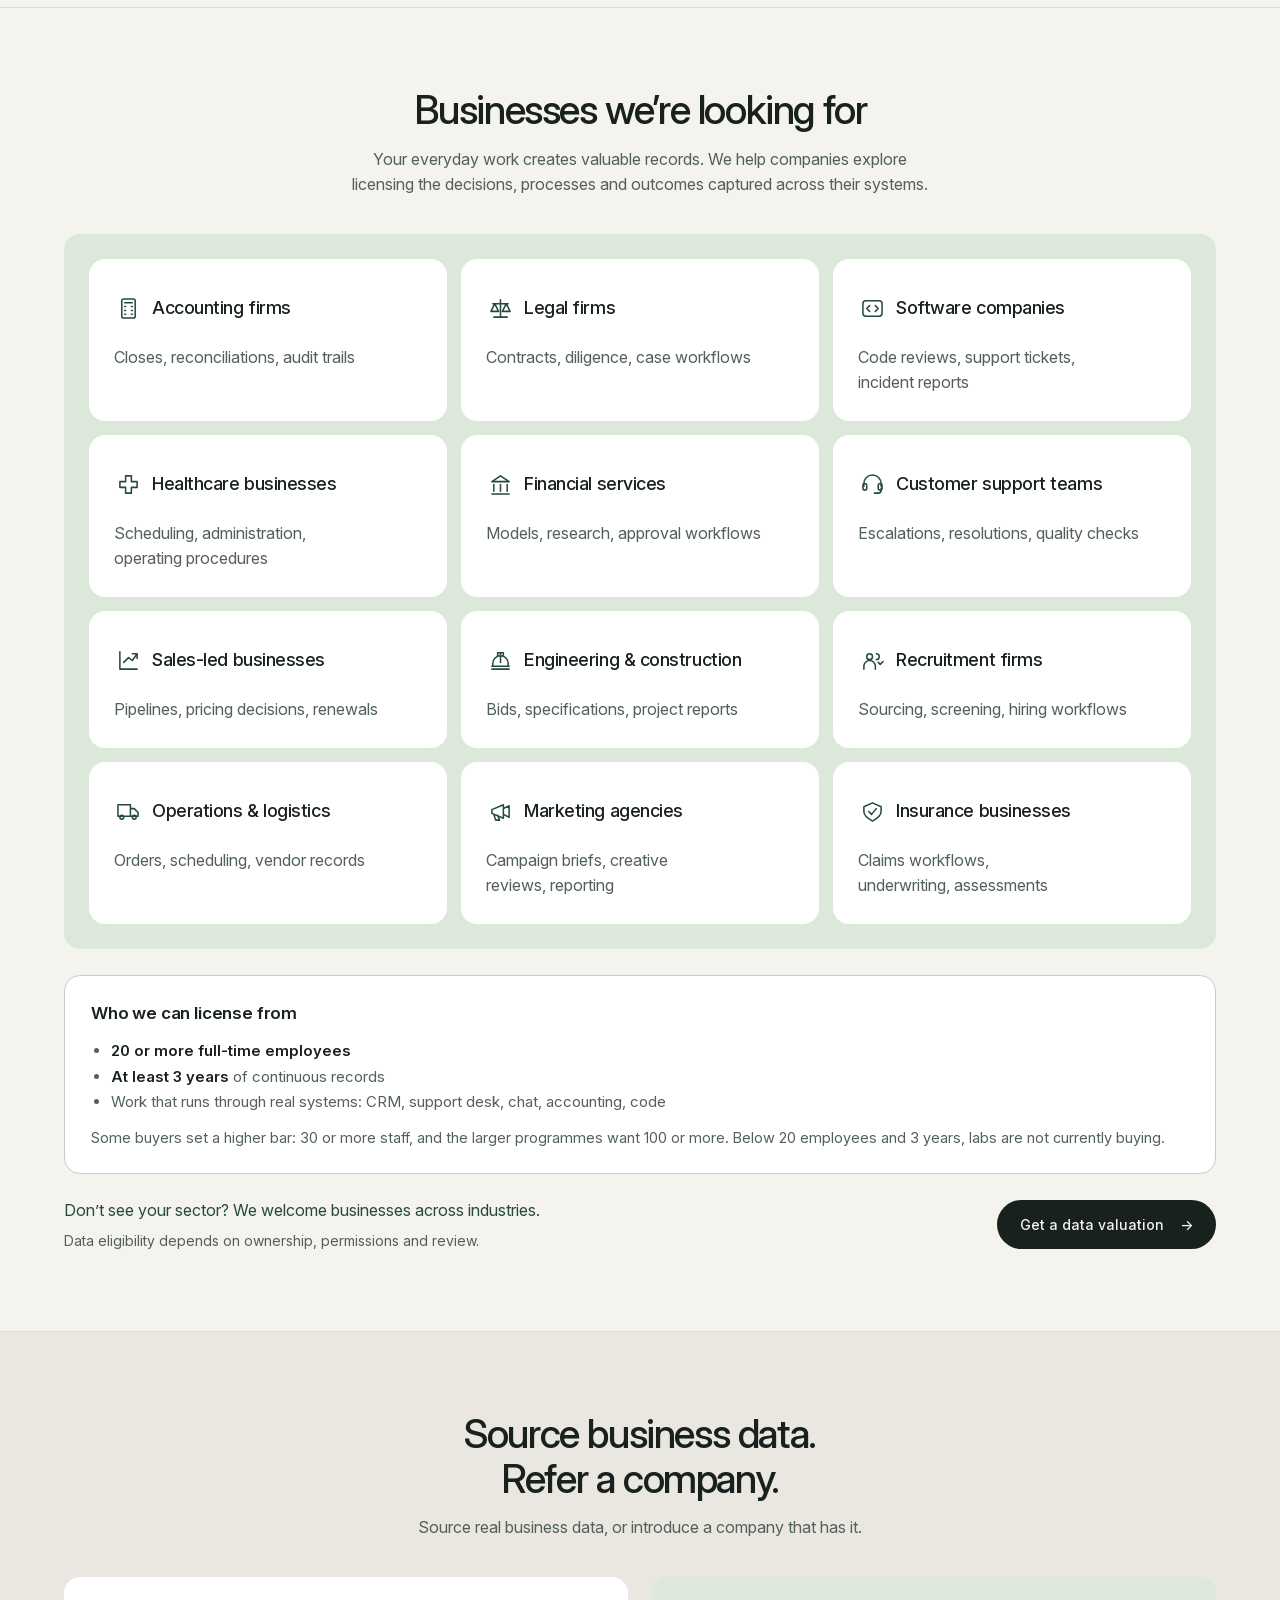
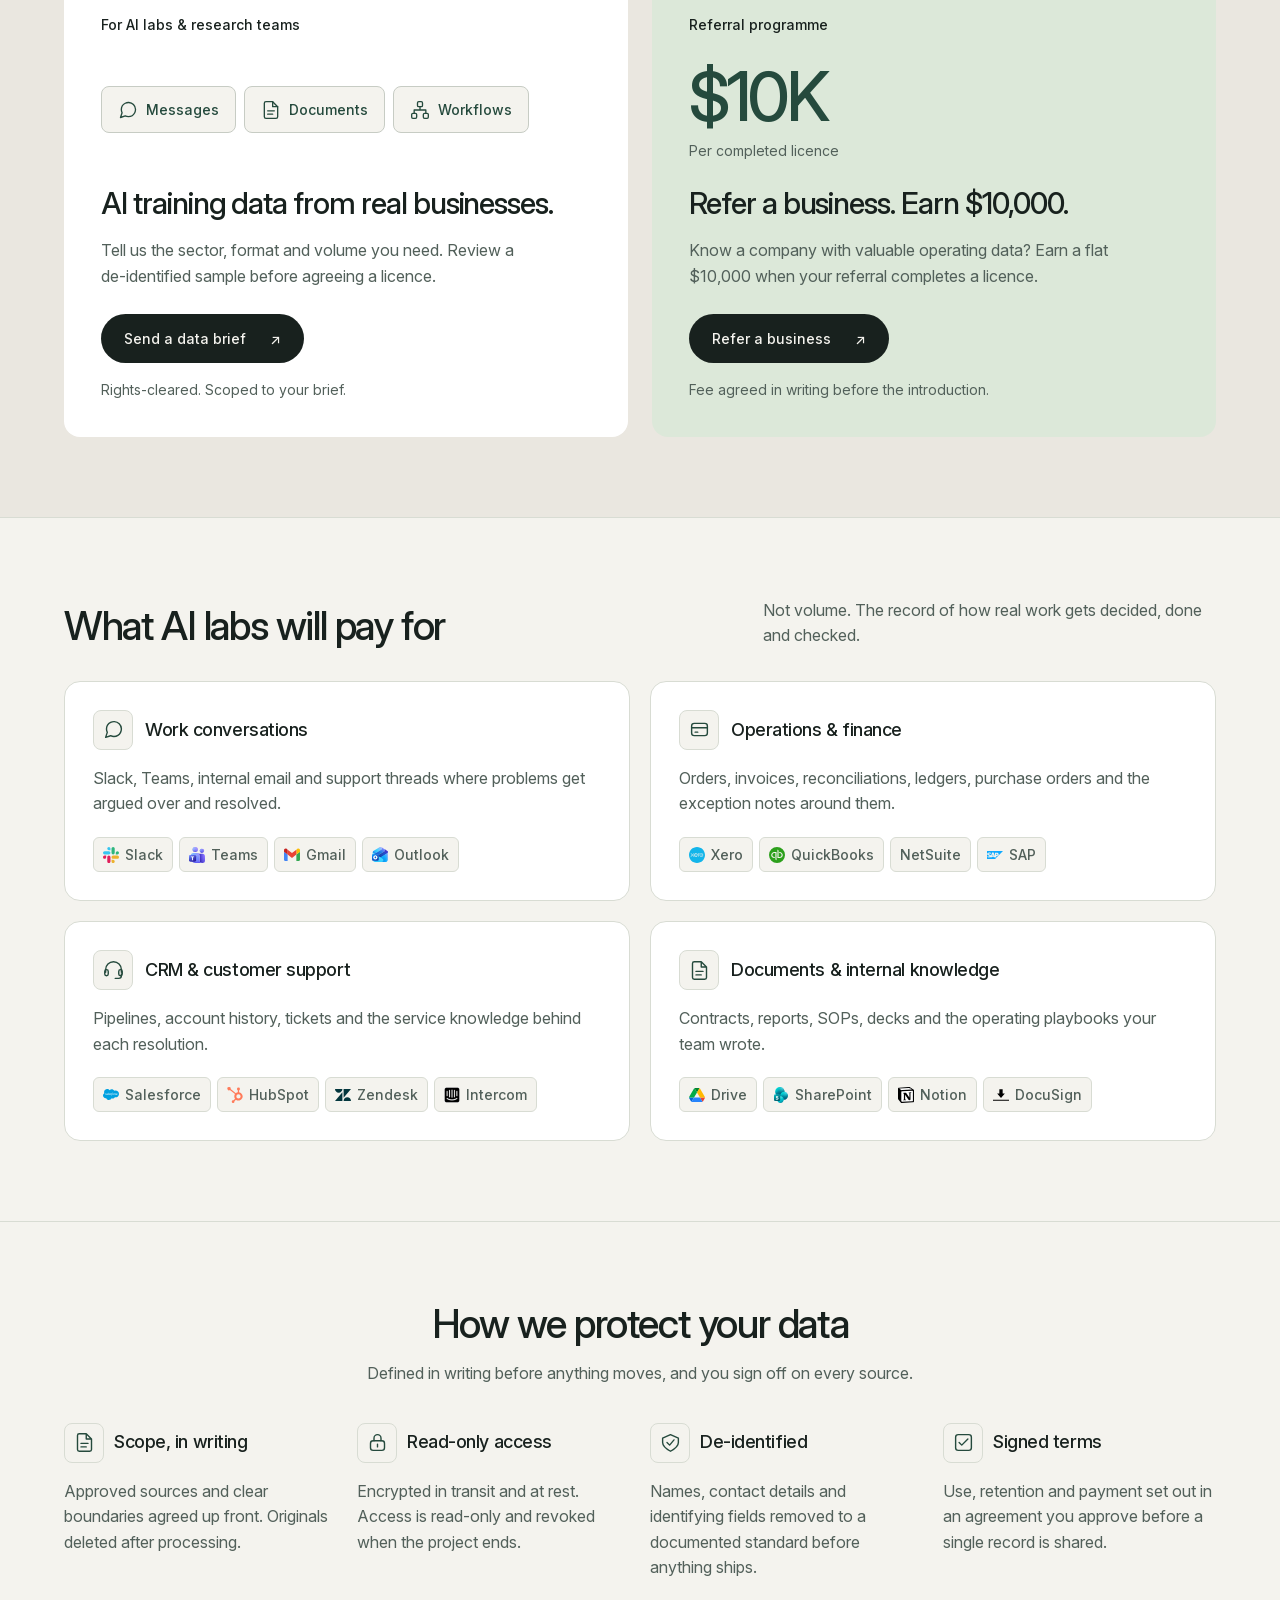
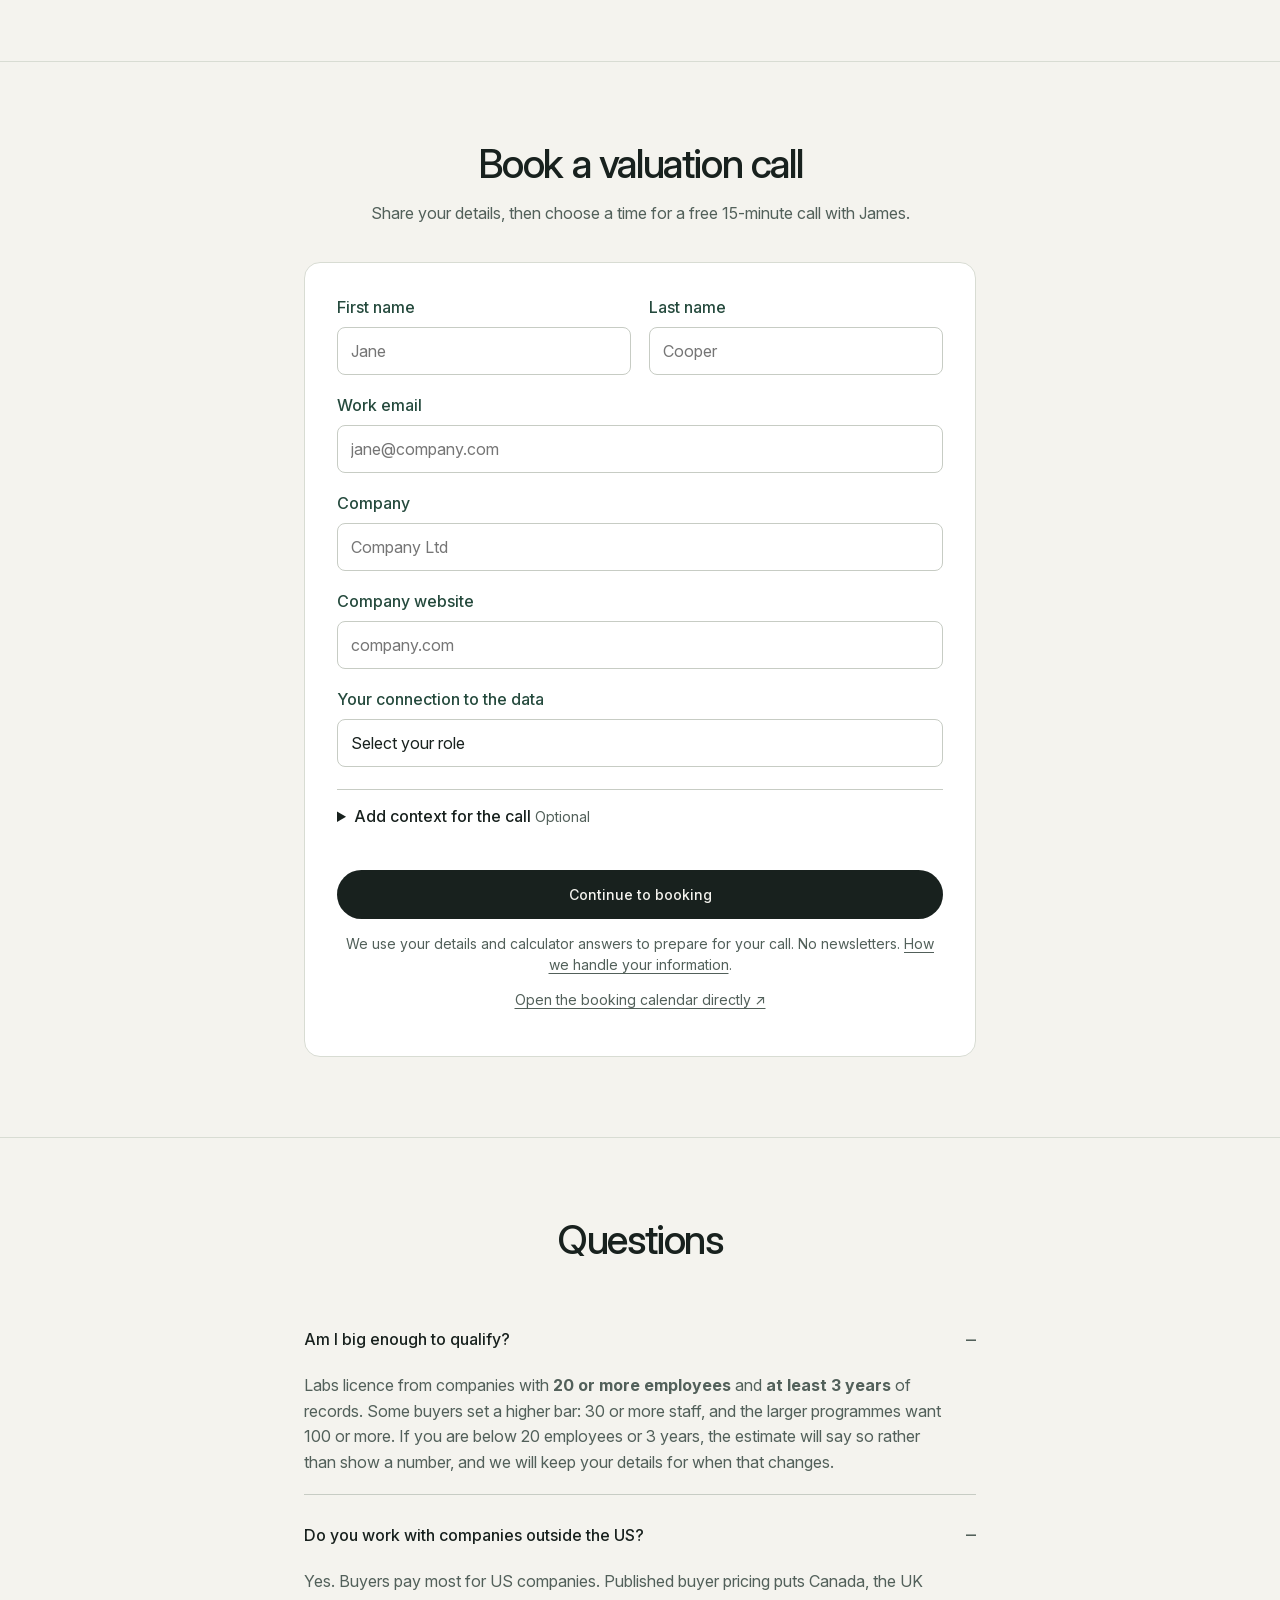
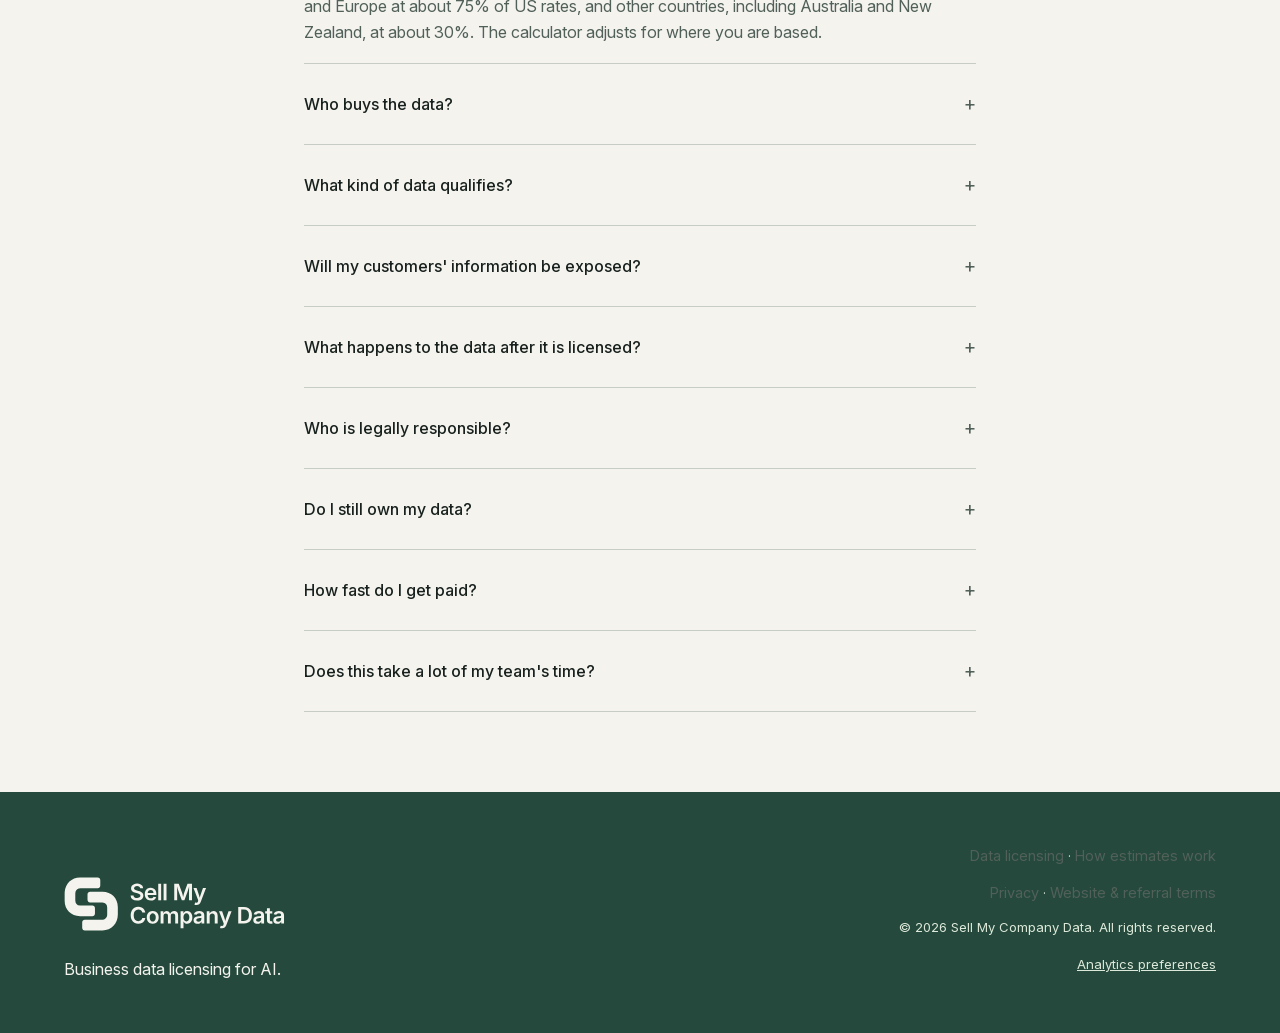
==== commit 3afd4e03: "CONSULT-139: mobile polish for the calculator" ====
--- a/index.html
+++ b/index.html
@@ -186,7 +186,7 @@
 <link rel="stylesheet" href="/analytics.css?v=1">
 <script defer src="/analytics-config.js?v=2"></script>
 <script defer src="/analytics.js?v=1"></script>
-<link rel="stylesheet" href="/mobile.css?v=20261008-simple-hero">
+<link rel="stylesheet" href="/mobile.css?v=20261011-calc">
 </head>
 <body class="seller-page">
 
@@ -262,7 +262,7 @@
         <div class="k" id="estimate-label">Example estimate</div>
         <div class="val" id="range" role="status" aria-live="polite" aria-atomic="true">$289K &ndash; $546K</div>
         <div class="bar" id="bar-wrap"><i id="bar"></i></div>
-        <div class="note" id="estimate-note">An indicative range, not a buyer offer. <span id="estimate-hint">Example: a 50-person US company, 10 years old, on 3 systems. Enter your details to see yours. </span>Final pricing depends on the records, volume, quality, permissions and buyer review. <a href="/data-valuation/">How we calculate this</a>.</div>
+        <div class="note" id="estimate-note">An indicative range, not a buyer offer. <span id="estimate-hint">Example: a 50-person US company, 10 years old, on 3 systems. Enter your details to see yours. </span>Final pricing depends on your records and buyer review. <a href="/data-valuation/">How we calculate this</a>.</div>
         <p class="note estimate-detail" id="estimate-detail" hidden></p>
         <div id="notfit" hidden>
           <p class="notfit-h">Not a fit yet</p>
@@ -510,12 +510,18 @@
 // A sample qualifying company, shown until the visitor touches the calculator.
 var EXAMPLE_INPUT={employees:50,founded:String(new Date().getFullYear()-10),country:'us',systems:['a','b','c']};
 var BAR_MAX=DataValuation.estimate({employees:DataValuation.MAX_EMPLOYEES,founded:String(new Date().getFullYear()-DataValuation.MAX_YEARS),country:'us',systems:['a','b','c','d','e','f']}).low;
-var REGION_NOTE='Buyers pay most for US companies. Published buyer pricing puts Canada, the UK and Europe at about 75% of US rates, and everywhere else at about 30%.';
+var REGION_NOTE={
+  ca:'Buyers pay about 75% of US rates for Canadian companies.',
+  uk:'Buyers pay about 75% of US rates for UK companies.',
+  eu:'Buyers pay about 75% of US rates for European companies.',
+  anz:'Buyers pay about 30% of US rates for Australian and New Zealand companies.',
+  other:'Outside the US, Canada, the UK and Europe, buyers pay about 30% of US rates.'
+};
 var INDUSTRY_NOTE={
-  'Legal':'Client files stay out of any licence. Buyers license your firm\u2019s own internal records, after a privacy check.',
-  'Accounting & bookkeeping':'Client files and tax returns stay out of any licence. Buyers license your firm\u2019s own internal records, after a privacy check.',
-  'Healthcare':'Patient records stay out of any licence. Buyers license your own operating records, after a privacy check.',
-  'Financial services':'Customer account data stays out of any licence. Buyers license your own operating records, after a privacy check.',
+  'Legal':'Client files stay out. Buyers license your firm\u2019s own records.',
+  'Accounting & bookkeeping':'Client files and tax returns stay out. Buyers license your firm\u2019s own records.',
+  'Healthcare':'Patient records stay out. Buyers license your own operating records.',
+  'Financial services':'Customer account data stays out. Buyers license your own operating records.',
   'Semiconductors':'In demand right now. Design data may need an export-control check before it can be licensed.',
   'Chemistry & materials':'In demand right now: labs are buying chemistry and materials records.',
   'Manufacturing':'In demand right now: work orders, machine programs and quality records are sought after.',
@@ -570,7 +576,7 @@
   document.getElementById('bar').style.width = Math.max(6,Math.min(100,result.low/BAR_MAX*100))+'%';
   var notes=[];
   if(mode==='yours'){
-    if(result.region!=='us') notes.push(REGION_NOTE);
+    if(REGION_NOTE[result.region]) notes.push(REGION_NOTE[result.region]);
     if(result.fewerBuyers) notes.push('Some buyers want 30 or more staff, so expect fewer bidders.');
     if(result.capped) notes.push('Above 200 staff or 20 years, buyers price you individually. Published programmes go past $4M.');
     if(result.systems===0) notes.push('Add the systems you use to raise the top of the range.');
@@ -600,7 +606,7 @@
     var value = document.getElementById('value').getBoundingClientRect();
     var inResult = result.top < window.innerHeight && result.bottom > 0;
     var editing = /^(INPUT|SELECT|TEXTAREA)$/.test(document.activeElement.tagName);
-    var visible = window.matchMedia('(max-width:900px)').matches && value.top < 0 && !inApply && !inResult && !editing;
+    var visible = window.matchMedia('(max-width:900px)').matches && value.top < 0 && !inApply && !inResult && !editing && estimateMode !== 'below';
     bar.classList.toggle('show', visible);
     bar.inert = !visible;
   }
--- a/mobile.css
+++ b/mobile.css
@@ -42,8 +42,8 @@
   .result .k{font-size:13px}
   .result .val{font-size:clamp(30px,8.5vw,40px);margin-top:8px}
   .result .bar{margin-top:16px}
-  .result .note{font-size:13px;line-height:1.5;margin-top:12px}
-  .result .note a{text-decoration:underline;text-underline-offset:3px}
+  .result .note{font-size:14px;line-height:1.5;margin-top:12px}
+  .result .note a{text-decoration:underline;text-underline-offset:3px;display:inline-block;padding:12px 0;margin:-12px 0}
   .result .btn{margin-top:18px;min-height:48px}
   input,select,textarea{font-size:16px;border-radius:12px;min-height:50px}
   .field{margin-bottom:20px}
@@ -70,3 +70,5 @@
   .hero .actions{grid-template-columns:1fr}
   .panel,.result{padding:16px}
 }
+/* keep money ranges on one line in narrow tables */
+.table-scroll td:last-child{white-space:nowrap}
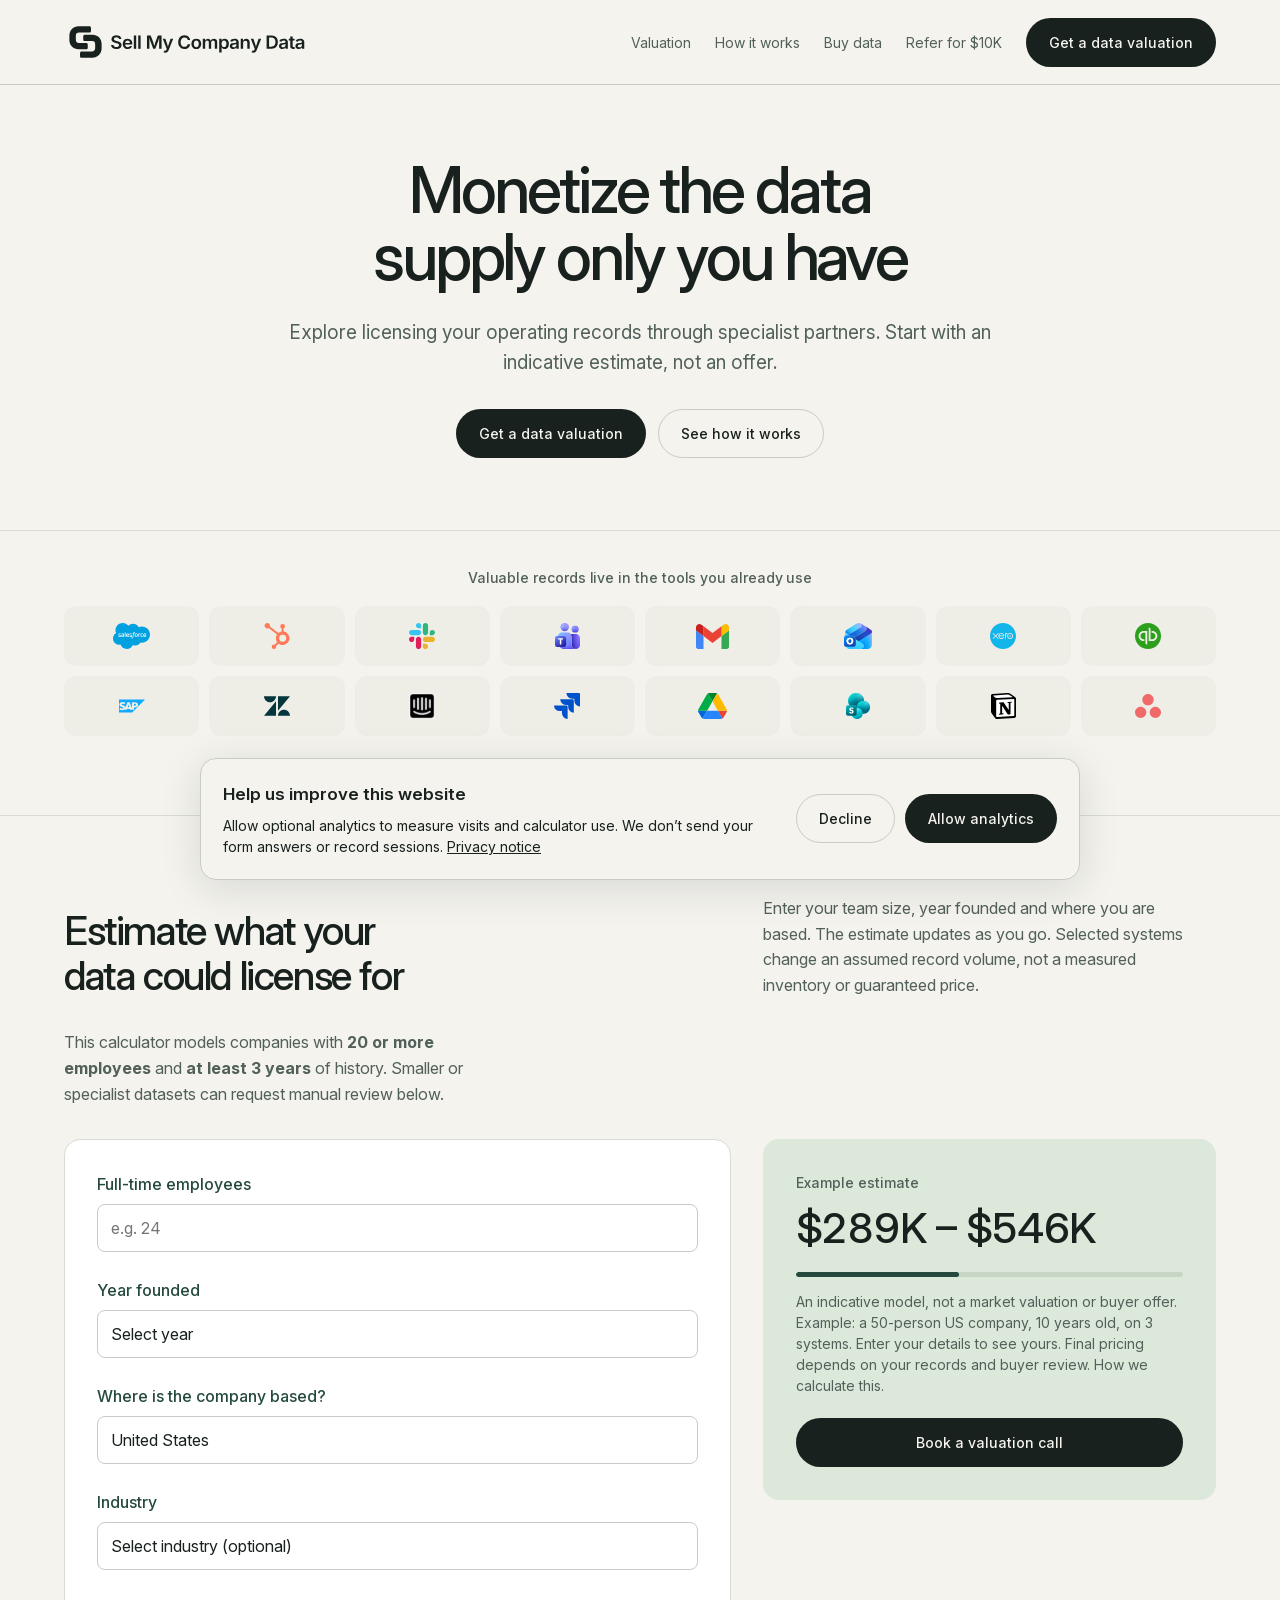
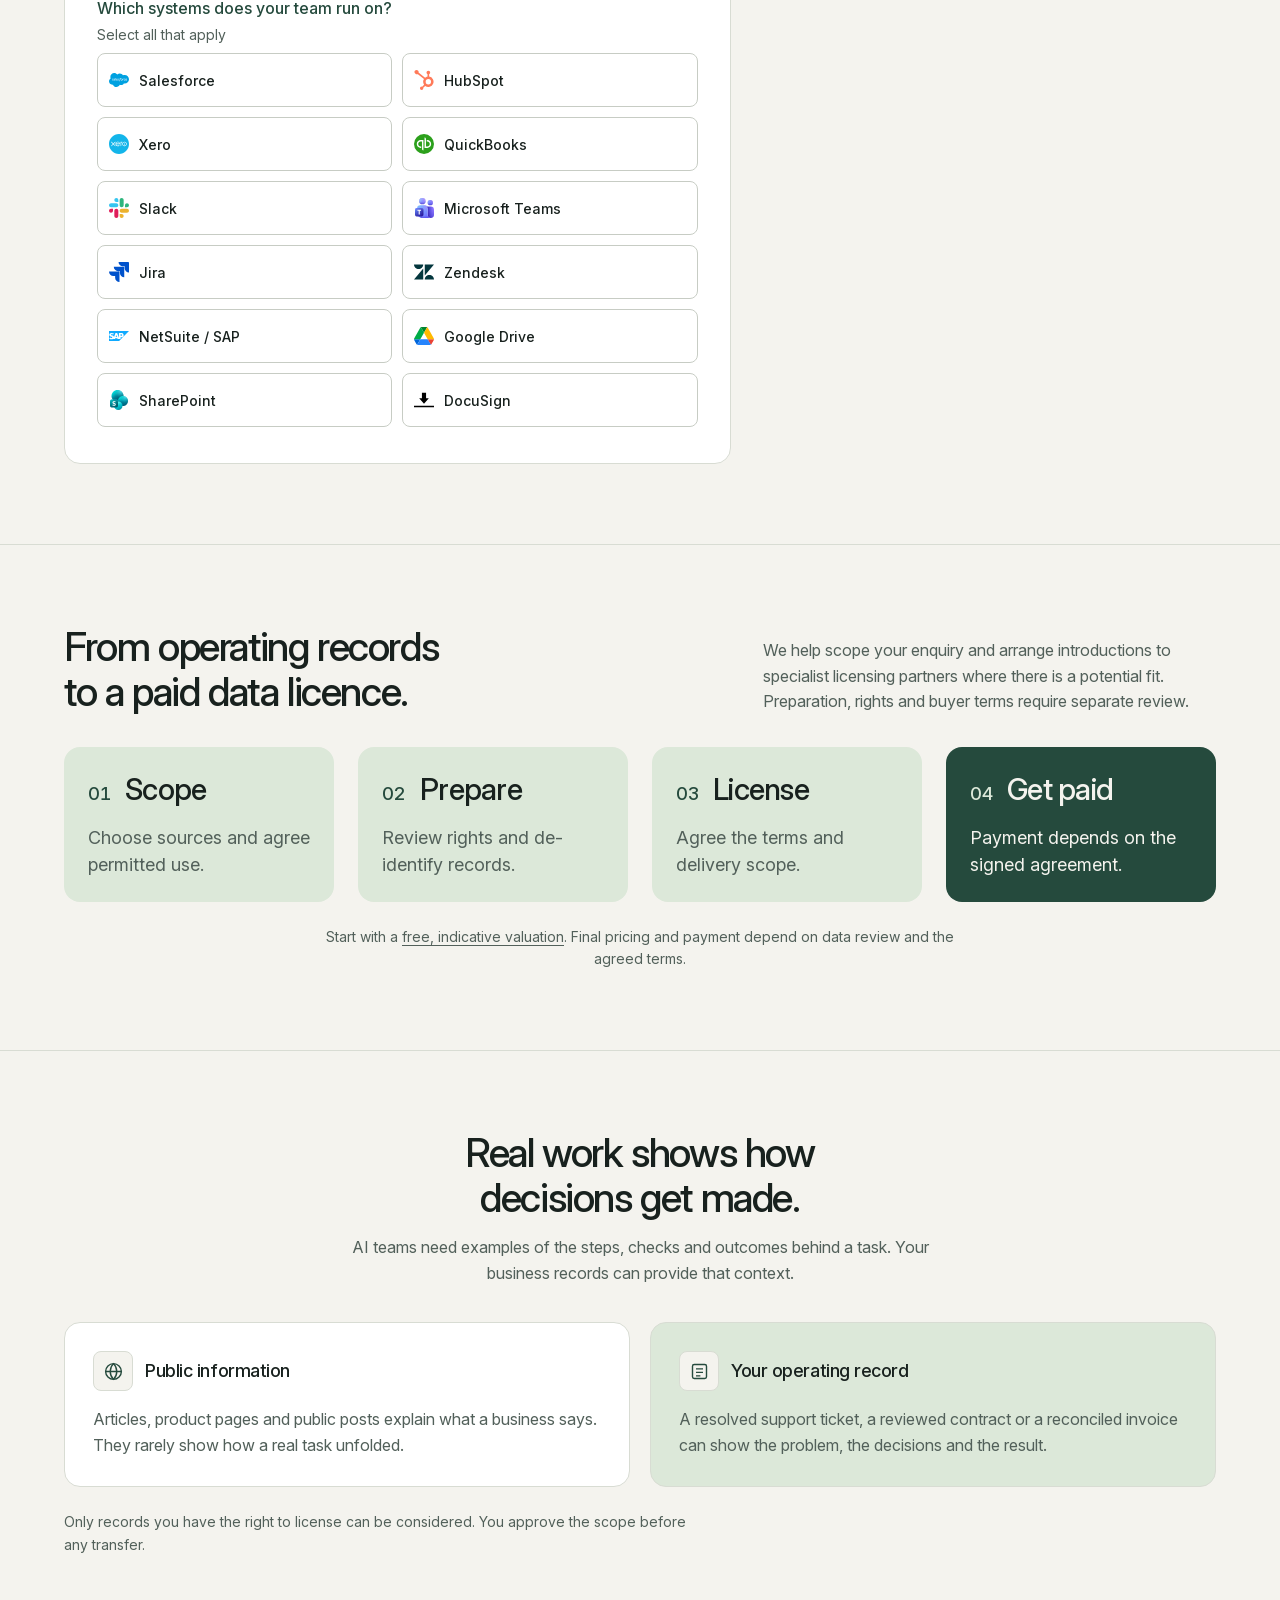
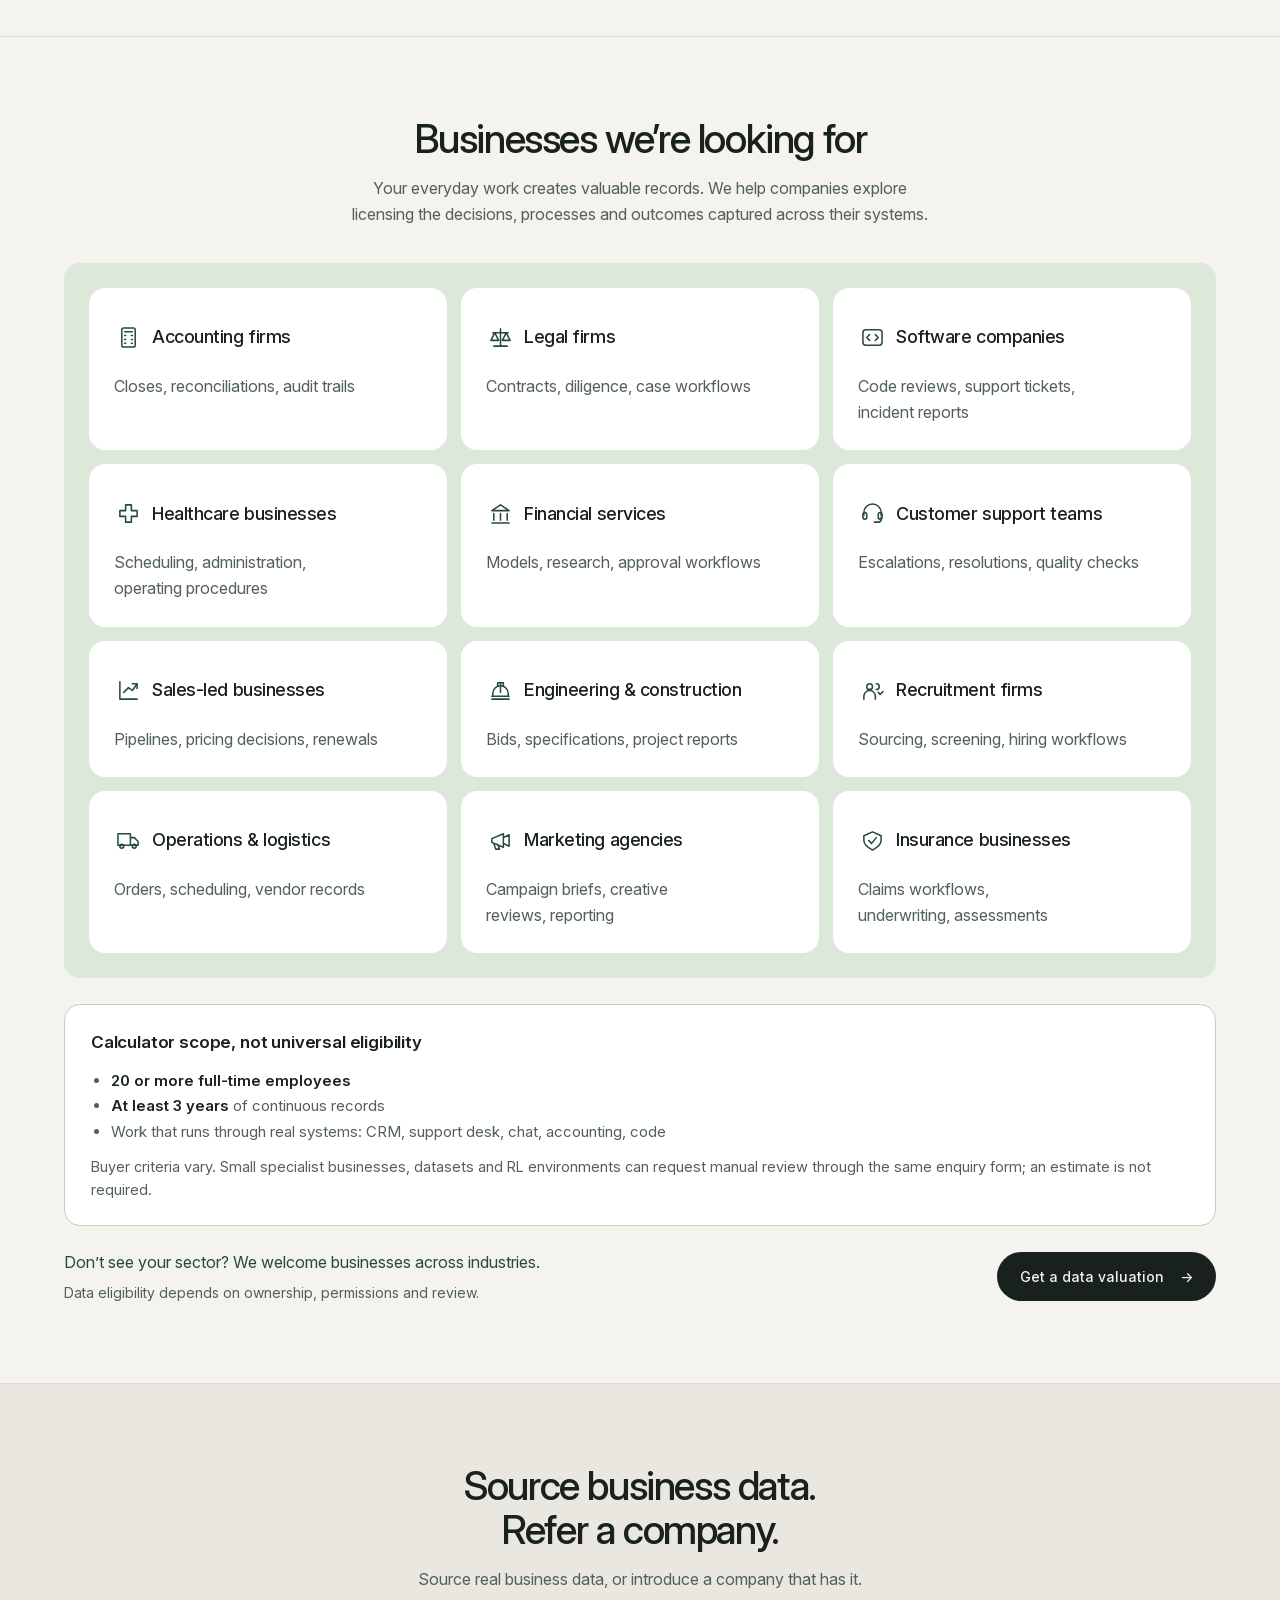
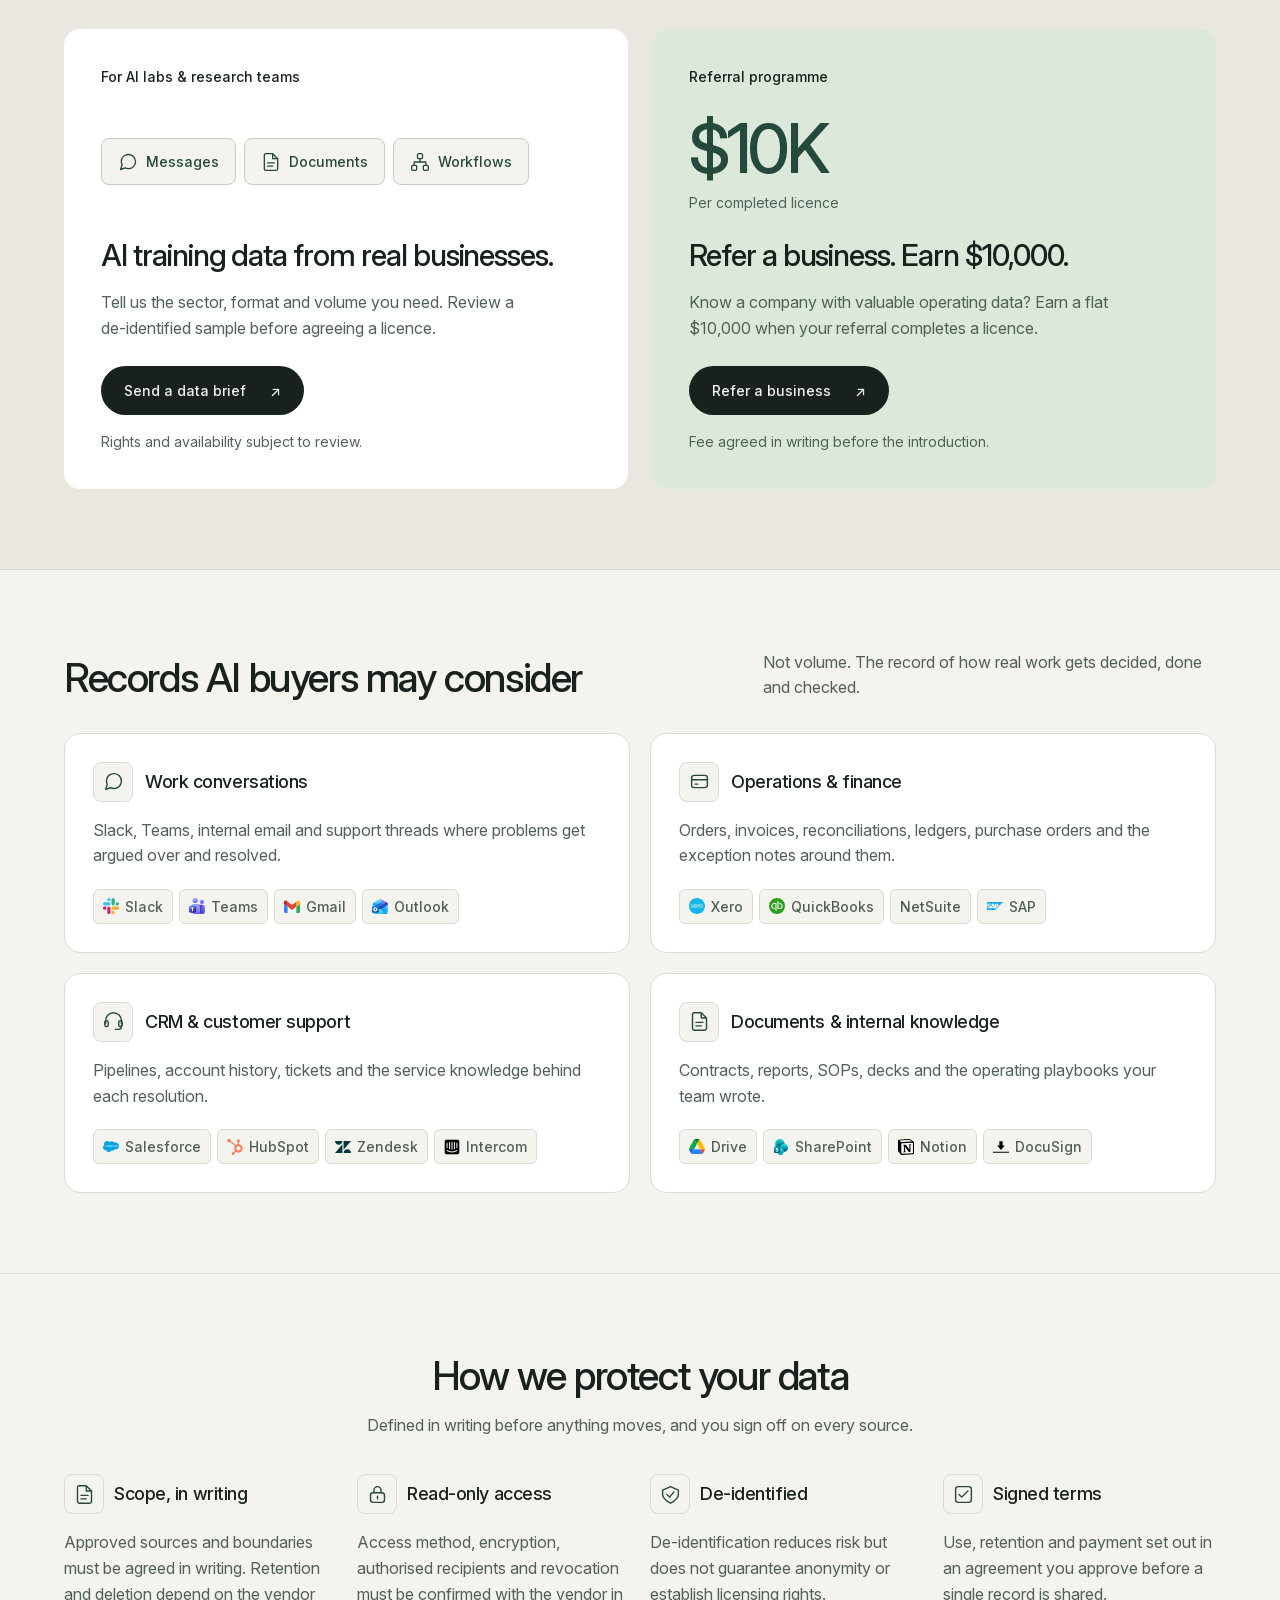
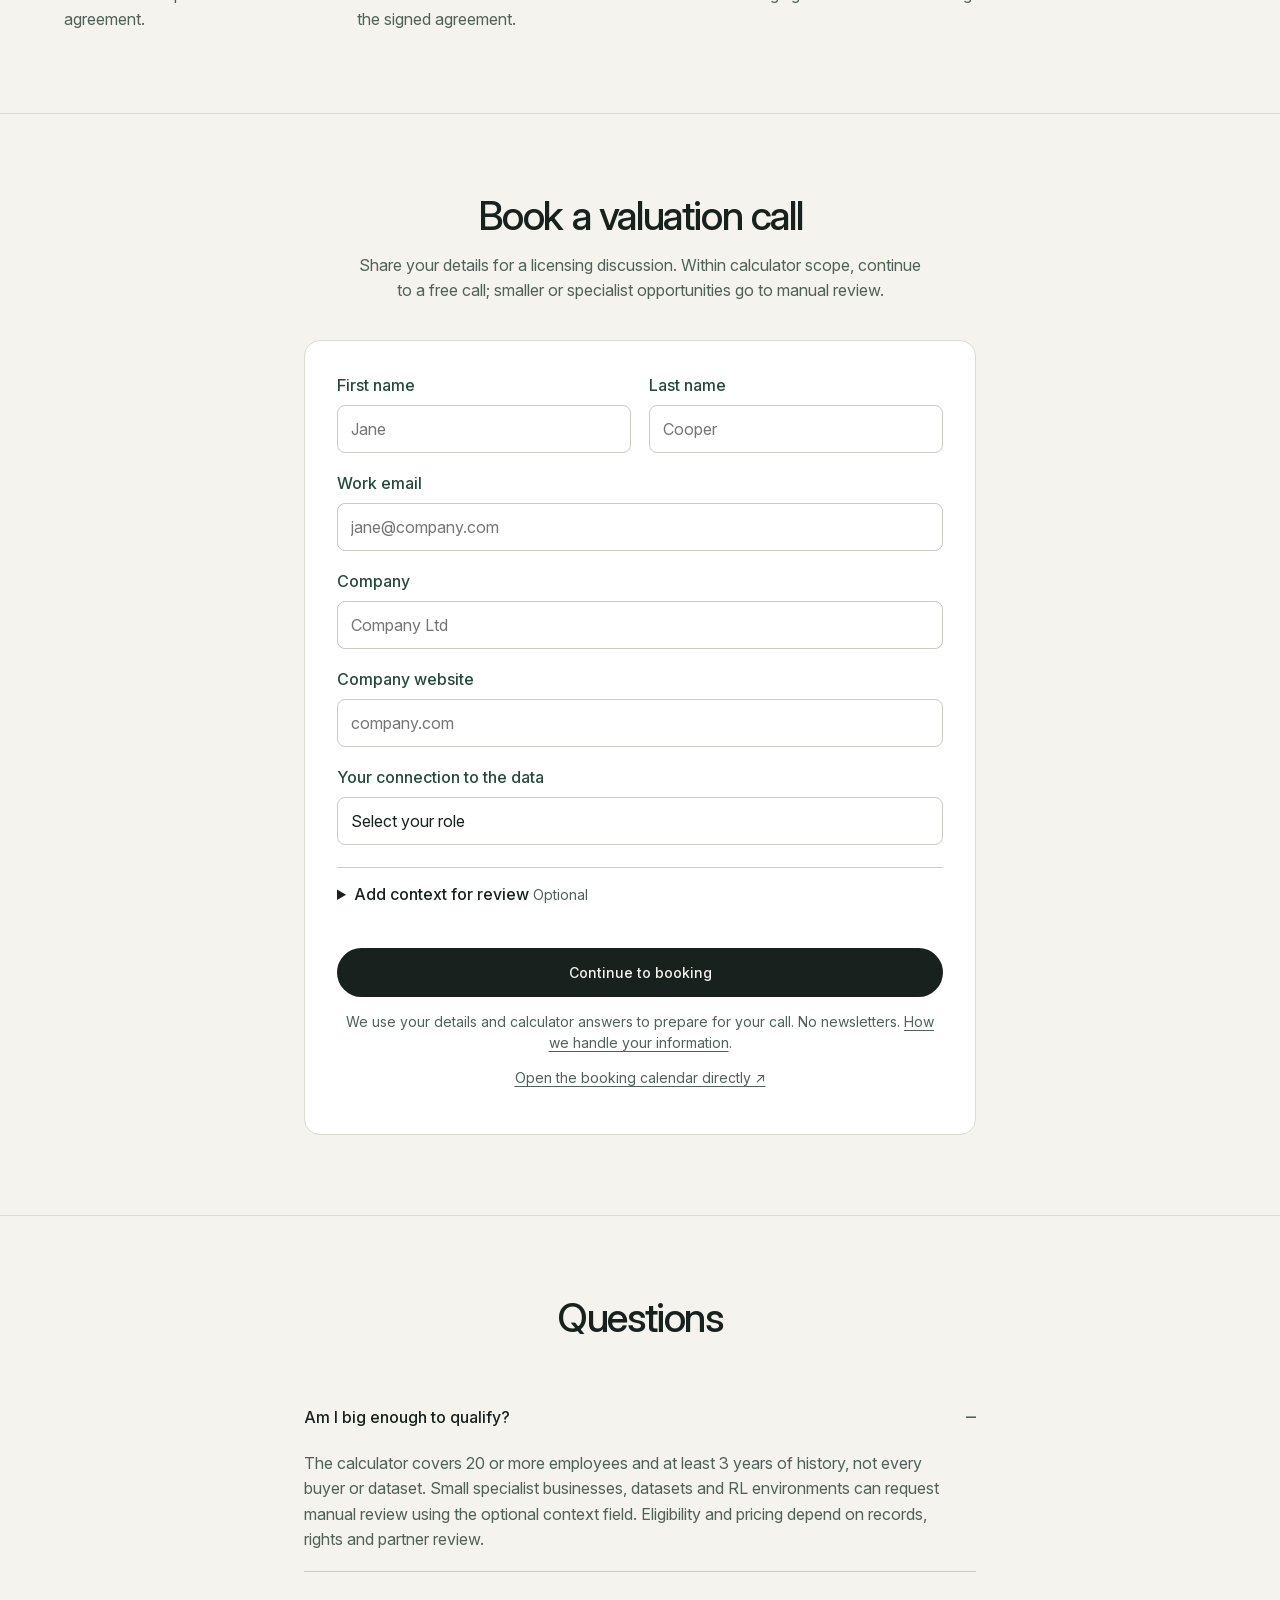
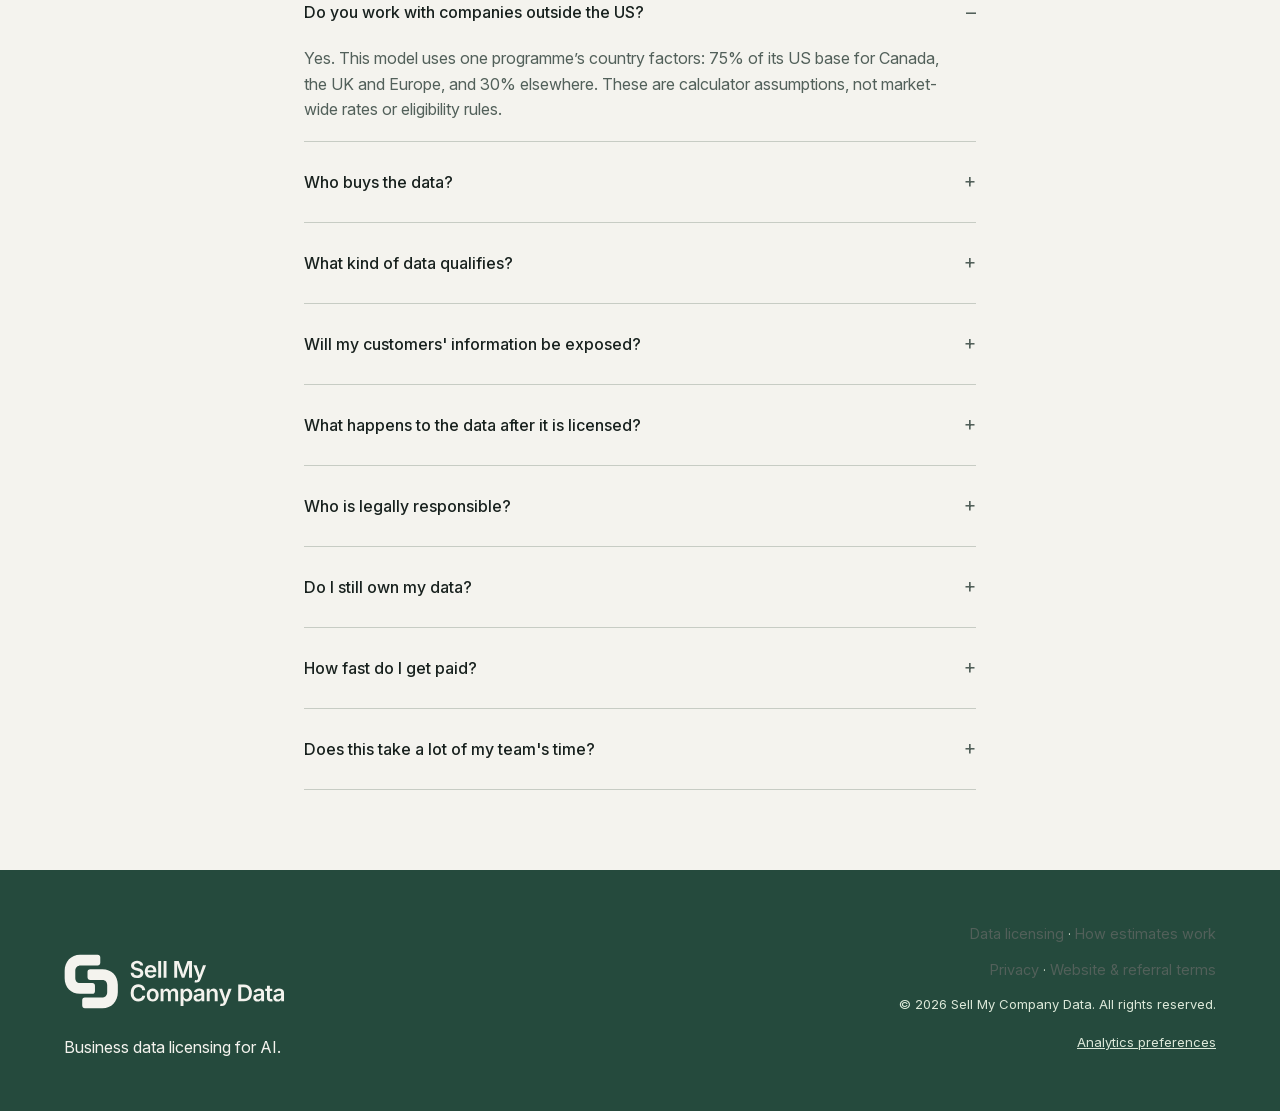
==== commit 4085eea4: "fix(VEN-98): qualify licensing claims and route specialist enquiries to review" ====
--- a/index.html
+++ b/index.html
@@ -20,11 +20,11 @@
 <meta name="twitter:card" content="summary_large_image">
 <meta name="twitter:title" content="License Your Company Data to AI Labs | Sell My Company Data">
 <meta name="twitter:description" content="Explore licensing your company’s operating data to AI labs. Get a valuation, agree the scope and keep ownership of your data.">
-<meta property="og:image" content="https://sellmycompanydata.com/assets/brand/seller-link-preview.png?v=20261010">
-<meta property="og:image:width" content="1200">
-<meta property="og:image:height" content="630">
-<meta property="og:image:alt" content="Monetize the data supply only you have. Your company’s data could be worth $20K–$5M, subject to data review and agreed terms.">
-<meta name="twitter:image" content="https://sellmycompanydata.com/assets/brand/seller-link-preview.png?v=20261010">
+<meta property="og:image" content="https://sellmycompanydata.com/assets/brand/seller-link-preview.png?v=20261013-2">
+<meta property="og:image:width" content="1730">
+<meta property="og:image:height" content="909">
+<meta property="og:image:alt" content="Get paid for the data your business already creates. $20K–$5M. Keep ownership and approve what you share. Subject to eligibility, data review and agreed terms.">
+<meta name="twitter:image" content="https://sellmycompanydata.com/assets/brand/seller-link-preview.png?v=20261013-2">
 <link rel="icon" href="/favicon.ico?v=exchange-2" sizes="any">
 <link rel="icon" href="/favicon-32.png?v=exchange-2" sizes="32x32" type="image/png">
 <link rel="icon" href="/favicon.svg?v=exchange-2" type="image/svg+xml">
@@ -88,7 +88,7 @@
           "name": "Am I big enough to qualify?",
           "acceptedAnswer": {
             "@type": "Answer",
-            "text": "Labs licence from companies with 20 or more employees and at least 3 years of records. Some buyers set a higher bar: 30 or more staff, and the larger programmes want 100 or more. If you are below 20 employees or 3 years, the estimate will say so rather than show a number, and we will keep your details for when that changes."
+            "text": "The calculator covers 20 or more employees and at least 3 years of history, not every buyer or dataset. Small specialist businesses, datasets and RL environments can request manual review using the optional context field. Eligibility and pricing depend on records, rights and partner review."
           }
         },
         {
@@ -96,7 +96,7 @@
           "name": "Do you work with companies outside the US?",
           "acceptedAnswer": {
             "@type": "Answer",
-            "text": "Yes. Buyers pay most for US companies. Published buyer pricing puts Canada, the UK and Europe at about 75% of US rates, and other countries, including Australia and New Zealand, at about 30%. The calculator adjusts for where you are based."
+            "text": "Yes. This model uses one programme’s country factors: 75% of its US base for Canada, the UK and Europe, and 30% elsewhere. These are calculator assumptions, not market-wide rates or eligibility rules."
           }
         },
         {
@@ -104,7 +104,7 @@
           "name": "Who buys the data?",
           "acceptedAnswer": {
             "@type": "Answer",
-            "text": "Specialist AI data companies that supply the frontier labs, and some labs directly. We take your records to several of them and you pick the offer. Buyers use the data to train and test AI models under contracts that keep it confidential and ban publishing it. Your company is not named."
+            "text": "We help arrange introductions to specialist licensing partners that assess data for AI training and evaluation. We do not claim direct contracts with frontier labs or guarantee a buyer. Recipients, confidentiality and permitted use must be agreed in writing."
           }
         },
         {
@@ -112,7 +112,7 @@
           "name": "What kind of data qualifies?",
           "acceptedAnswer": {
             "@type": "Answer",
-            "text": "Operational records from the tools your team uses daily: CRM pipelines, support tickets, contracts, invoices, project boards, SOPs and internal docs. Larger teams and more years of history generally mean a higher payout."
+            "text": "Operational records from the tools your team uses daily: CRM pipelines, support tickets, contracts, invoices, project boards, SOPs and internal docs. Suitability depends on reasoning depth, continuity, scarcity, rights and the buyer’s requirements, not headcount alone."
           }
         },
         {
@@ -120,7 +120,7 @@
           "name": "Will my customers' information be exposed?",
           "acceptedAnswer": {
             "@type": "Answer",
-            "text": "Not when it is done properly. A specialist removes names, emails, account numbers and other identifiers before any buyer sees the records, and files you hold for your own clients stay out entirely. No method removes every risk, so buyers must also agree in writing never to try to identify anyone."
+            "text": "De-identification reduces risk but does not guarantee anonymity or establish licensing rights. Review personal data, confidentiality and third-party permissions before sharing. The vendor agreement must define safeguards, recipients and restrictions on re-identification."
           }
         },
         {
@@ -128,7 +128,7 @@
           "name": "What happens to the data after it is licensed?",
           "acceptedAnswer": {
             "@type": "Answer",
-            "text": "It is de-identified, built into training and testing sets, and used only as the licence allows. Buyers delete their copies at the end of the term. A model that has already learned from the data keeps what it learned, which is why the scrubbing happens before anything is delivered."
+            "text": "The signed vendor agreement governs use, access, retention and deletion. Do not assume copies or trained models will be deleted at the end of a term. Renewal or resale is not automatic; rights, exclusivity and buyer demand must be reviewed again."
           }
         },
         {
@@ -136,7 +136,7 @@
           "name": "Who is legally responsible?",
           "acceptedAnswer": {
             "@type": "Answer",
-            "text": "You are, for what you hand over. Buyer contracts make the seller responsible for having the right to share the records, so we check that first: no client files, no regulated records and nothing a contract stops you sharing."
+            "text": "Responsibilities and warranties depend on the signed agreement and applicable law. Ownership of a system does not by itself give you rights to license every record in it. Review third-party, client and regulated material with appropriate legal advice before sharing."
           }
         },
         {
@@ -152,7 +152,7 @@
           "name": "How fast do I get paid?",
           "acceptedAnswer": {
             "@type": "Answer",
-            "text": "Buyers make an offer within one to two weeks of reviewing a sample. Payment usually lands two to four weeks after signing, and some buyers pay 30 to 60 days after delivery."
+            "text": "There is no guaranteed offer, sale or payment timeline. Review, acceptance, delivery and payment milestones depend on the licensing partner and the signed agreement."
           }
         },
         {
@@ -160,7 +160,7 @@
           "name": "Does this take a lot of my team's time?",
           "acceptedAnswer": {
             "@type": "Answer",
-            "text": "Usually a scoping call, then an export or read-only access to the systems you choose. The buyer handles extraction, cleaning and de-identification."
+            "text": "Start with a scope discussion. Any export or access, preparation work and de-identification responsibilities must be agreed with the licensing partner before records are shared."
           }
         }
       ]
@@ -181,7 +181,8 @@
 <link rel="stylesheet" href="/brand.css?v=licensing-5">
 <link rel="stylesheet" href="/audit.css?v=1">
 <script defer src="/site-events.js?v=2"></script>
-<meta name="twitter:image:alt" content="Monetize the data supply only you have. Your company’s data could be worth $20K–$5M, subject to data review and agreed terms.">
+<script defer src="/attribution.js?v=1"></script>
+<meta name="twitter:image:alt" content="Get paid for the data your business already creates. $20K–$5M. Keep ownership and approve what you share. Subject to eligibility, data review and agreed terms.">
 <meta name="robots" content="index, follow, max-image-preview:large, max-snippet:-1, max-video-preview:-1">
 <link rel="stylesheet" href="/analytics.css?v=1">
 <script defer src="/analytics-config.js?v=2"></script>
@@ -217,7 +218,7 @@
 <div class="hero wrap exchange-hero" id="top">
  <div class="hero-copy">
   <h1><span class="desktop-heading">Monetize the data<br> supply only you have</span><span class="mobile-heading">Get paid for your company data</span></h1>
-  <p>Your company’s data could be worth <strong style="white-space:nowrap">$20K–$5M</strong>.</p>
+  <p>Explore licensing your operating records through specialist partners. Start with an indicative estimate, not an offer.</p>
   <div class="actions">
     <a class="btn btn-primary btn-lg" href="#value">Get a data valuation</a>
     <a class="btn btn-ghost btn-lg" href="#how">See how it works</a>
@@ -254,20 +255,20 @@
   <div class="wrap">
     <div class="sec-head">
       <h2>Estimate what your data could license for</h2>
-      <p>Enter your team size, year founded and where you are based. The estimate updates as you go. Add the systems you use: more systems means more records, and a higher top end.</p>
-      <p class="bar-note">We licence from companies with <b>20 or more employees</b> and <b>at least 3 years</b> of records. Below that, labs are not currently buying.</p>
+      <p>Enter your team size, year founded and where you are based. The estimate updates as you go. Selected systems change an assumed record volume, not a measured inventory or guaranteed price.</p>
+      <p class="bar-note">This calculator models companies with <b>20 or more employees</b> and <b>at least 3 years</b> of history. Smaller or specialist datasets can request manual review below.</p>
     </div>
     <div class="calc">
       <div class="result">
         <div class="k" id="estimate-label">Example estimate</div>
         <div class="val" id="range" role="status" aria-live="polite" aria-atomic="true">$289K &ndash; $546K</div>
         <div class="bar" id="bar-wrap"><i id="bar"></i></div>
-        <div class="note" id="estimate-note">An indicative range, not a buyer offer. <span id="estimate-hint">Example: a 50-person US company, 10 years old, on 3 systems. Enter your details to see yours. </span>Final pricing depends on your records and buyer review. <a href="/data-valuation/">How we calculate this</a>.</div>
+        <div class="note" id="estimate-note">An indicative model, not a market valuation or buyer offer. <span id="estimate-hint">Example: a 50-person US company, 10 years old, on 3 systems. Enter your details to see yours. </span>Final pricing depends on your records and buyer review. <a href="/data-valuation/">How we calculate this</a>.</div>
         <p class="note estimate-detail" id="estimate-detail" hidden></p>
         <div id="notfit" hidden>
-          <p class="notfit-h">Not a fit yet</p>
-          <p>AI labs licence operating data from companies with <b>20 or more employees</b> and <b>at least 3 years</b> of records. Yours does not clear that bar today. That is the buyers' bar, not a judgement on your business.</p>
-          <p>Two things change it: passing 20 people, and building up more history in the tools you already use. Leave your details below and we will come back to you when it fits.</p>
+          <p class="notfit-h">Outside the calculator scope</p>
+          <p>This model only estimates companies with <b>20 or more employees</b> and <b>at least 3 years</b> of history. This is not a universal buyer rule.</p>
+          <p>Small specialist businesses, datasets and reinforcement-learning (RL) environments can request manual review. Use the optional context field below to describe your records, history and rights. Review does not guarantee eligibility or an offer.</p>
         </div>
         <a class="btn btn-primary btn-block" id="calc-cta" href="#apply">Book a valuation call</a>
       </div>
@@ -332,12 +333,12 @@
 
 <section id="how">
   <div class="wrap">
-    <div class="sec-head"><h2>From operating records to a paid data licence.</h2><p>You keep ownership and approve the scope. We handle preparation and the buyer conversation.</p></div>
+    <div class="sec-head"><h2>From operating records to a paid data licence.</h2><p>We help scope your enquiry and arrange introductions to specialist licensing partners where there is a potential fit. Preparation, rights and buyer terms require separate review.</p></div>
     <ol class="licensing-steps">
       <li><div class="process-heading"><span class="process-number">01</span><h3>Scope</h3></div><p>Choose sources and agree permitted use.</p></li>
       <li><div class="process-heading"><span class="process-number">02</span><h3>Prepare</h3></div><p>Review rights and de-identify records.</p></li>
       <li><div class="process-heading"><span class="process-number">03</span><h3>License</h3></div><p>Agree the terms and delivery scope.</p></li>
-      <li><div class="process-heading"><span class="process-number">04</span><h3>Get paid</h3></div><p>Payment follows successful review.</p></li>
+      <li><div class="process-heading"><span class="process-number">04</span><h3>Get paid</h3></div><p>Payment depends on the signed agreement.</p></li>
     </ol>
     <p class="section-note">Start with a <a href="#value">free, indicative valuation</a>. Final pricing and payment depend on data review and the agreed terms.</p>
   </div>
@@ -356,13 +357,13 @@
  <div class="business-grid" id="industry-grid"><article class="business-card"><div class="card-heading"><span class="section-icon" aria-hidden="true"><svg viewBox="0 0 24 24" fill="none" stroke="currentColor" stroke-width="1.6" stroke-linecap="round" stroke-linejoin="round"><rect x="5" y="2" width="14" height="20" rx="2"/><path d="M8 6h8M8 10h1M15 10h1M8 14h1M15 14h1M8 18h1M15 18h1"/></svg></span><h3>Accounting firms</h3></div><p>Closes, reconciliations, audit trails</p></article><article class="business-card"><div class="card-heading"><span class="section-icon" aria-hidden="true"><svg viewBox="0 0 24 24" fill="none" stroke="currentColor" stroke-width="1.6" stroke-linecap="round" stroke-linejoin="round"><path d="M12 3v18M5 21h14M4 7h16M6 7l-4 8h8L6 7zm12 0-4 8h8l-4-8z"/></svg></span><h3>Legal firms</h3></div><p>Contracts, diligence, case workflows</p></article><article class="business-card"><div class="card-heading"><span class="section-icon" aria-hidden="true"><svg viewBox="0 0 24 24" fill="none" stroke="currentColor" stroke-width="1.6" stroke-linecap="round" stroke-linejoin="round"><rect x="2" y="4" width="20" height="16" rx="3"/><path d="m9 9-3 3 3 3m6-6 3 3-3 3"/></svg></span><h3>Software companies</h3></div><p>Code reviews, support tickets, incident reports</p></article><article class="business-card"><div class="card-heading"><span class="section-icon" aria-hidden="true"><svg viewBox="0 0 24 24" fill="none" stroke="currentColor" stroke-width="1.6" stroke-linecap="round" stroke-linejoin="round"><path d="M9 3h6v6h6v6h-6v6H9v-6H3V9h6z"/></svg></span><h3>Healthcare businesses</h3></div><p>Scheduling, administration, operating procedures</p></article><article class="business-card"><div class="card-heading"><span class="section-icon" aria-hidden="true"><svg viewBox="0 0 24 24" fill="none" stroke="currentColor" stroke-width="1.6" stroke-linecap="round" stroke-linejoin="round"><path d="m3 9 9-6 9 6H3zm2 3v7m7-7v7m7-7v7M3 22h18"/></svg></span><h3>Financial services</h3></div><p>Models, research, approval workflows</p></article><article class="business-card"><div class="card-heading"><span class="section-icon" aria-hidden="true"><svg viewBox="0 0 24 24" fill="none" stroke="currentColor" stroke-width="1.6" stroke-linecap="round" stroke-linejoin="round"><path d="M3 14v-3a9 9 0 0 1 18 0v3M21 16v2a3 3 0 0 1-3 3h-4"/><rect x="2" y="11" width="4" height="7" rx="2"/><rect x="18" y="11" width="4" height="7" rx="2"/></svg></span><h3>Customer support teams</h3></div><p>Escalations, resolutions, quality checks</p></article><article class="business-card"><div class="card-heading"><span class="section-icon" aria-hidden="true"><svg viewBox="0 0 24 24" fill="none" stroke="currentColor" stroke-width="1.6" stroke-linecap="round" stroke-linejoin="round"><path d="M3 3v18h18M7 14l5-5 4 3 5-7M16 5h5v5"/></svg></span><h3>Sales-led businesses</h3></div><p>Pipelines, pricing decisions, renewals</p></article><article class="business-card"><div class="card-heading"><span class="section-icon" aria-hidden="true"><svg viewBox="0 0 24 24" fill="none" stroke="currentColor" stroke-width="1.6" stroke-linecap="round" stroke-linejoin="round"><path d="M3 18h18M4 18v-3a8 8 0 0 1 16 0v3M9 7V4h6v3M12 4v10M3 21h18"/></svg></span><h3>Engineering &amp; construction</h3></div><p>Bids, specifications, project reports</p></article><article class="business-card"><div class="card-heading"><span class="section-icon" aria-hidden="true"><svg viewBox="0 0 24 24" fill="none" stroke="currentColor" stroke-width="1.6" stroke-linecap="round" stroke-linejoin="round"><circle cx="9" cy="8" r="3"/><path d="M3 21v-3a6 6 0 0 1 12 0v3M16 5a3 3 0 0 1 0 6m2 3 2 2 3-3"/></svg></span><h3>Recruitment firms</h3></div><p>Sourcing, screening, hiring workflows</p></article><article class="business-card"><div class="card-heading"><span class="section-icon" aria-hidden="true"><svg viewBox="0 0 24 24" fill="none" stroke="currentColor" stroke-width="1.6" stroke-linecap="round" stroke-linejoin="round"><path d="M1 5h13v12H1zM14 9h4l4 4v4h-8"/><circle cx="5" cy="18" r="2"/><circle cx="18" cy="18" r="2"/></svg></span><h3>Operations &amp; logistics</h3></div><p>Orders, scheduling, vendor records</p></article><article class="business-card"><div class="card-heading"><span class="section-icon" aria-hidden="true"><svg viewBox="0 0 24 24" fill="none" stroke="currentColor" stroke-width="1.6" stroke-linecap="round" stroke-linejoin="round"><path d="m3 10 12-5v14L3 14zM15 9l6-3v12l-6-3M5 15l2 6h4l-2-5"/></svg></span><h3>Marketing agencies</h3></div><p>Campaign briefs, creative reviews, reporting</p></article><article class="business-card"><div class="card-heading"><span class="section-icon" aria-hidden="true"><svg viewBox="0 0 24 24" fill="none" stroke="currentColor" stroke-width="1.6" stroke-linecap="round" stroke-linejoin="round"><path d="m12 3-9 4v5c0 5 9 10 9 10s9-5 9-10V7zM8 12l3 3 5-6"/></svg></span><h3>Insurance businesses</h3></div><p>Claims workflows, underwriting, assessments</p></article></div>
  <button class="btn btn-ghost industry-toggle" type="button" aria-controls="industry-grid" aria-expanded="false" hidden>See all 12 industries</button>
  <div class="who-qualifies">
-  <h3>Who we can license from</h3>
+  <h3>Calculator scope, not universal eligibility</h3>
   <ul>
    <li><b>20 or more full-time employees</b></li>
    <li><b>At least 3 years</b> of continuous records</li>
    <li>Work that runs through real systems: CRM, support desk, chat, accounting, code</li>
   </ul>
-  <p>Some buyers set a higher bar: 30 or more staff, and the larger programmes want 100 or more. Below 20 employees and 3 years, labs are not currently buying.</p>
+  <p>Buyer criteria vary. Small specialist businesses, datasets and RL environments can request manual review through the same enquiry form; an estimate is not required.</p>
  </div>
  <div class="business-fit-footer"><p>Don’t see your sector? We welcome businesses across industries.<span>Data eligibility depends on ownership, permissions and review.</span></p><a class="btn btn-primary" href="#value">Get a data valuation <span aria-hidden="true">→</span></a></div>
 </div></section>
@@ -370,14 +371,14 @@
 <section id="buy-and-refer" class="pathways"><div class="wrap">
  <div class="sec-head"><h2>Source business data. Refer a company.</h2><p>Source real business data, or introduce a company that has it.</p></div>
  <div class="path-grid">
-  <article class="path-card buyer-path"><span class="small-label">For AI labs &amp; research teams</span><div class="path-graphic"><span><svg width="20" height="20" viewBox="0 0 24 24" fill="none" stroke="currentColor" stroke-width="1.6" stroke-linecap="round" stroke-linejoin="round" aria-hidden="true"><path d="M21 11.5a8.4 8.4 0 0 1-.9 3.8 8.5 8.5 0 0 1-7.6 4.7 8.4 8.4 0 0 1-3.8-.9L3 21l1.9-5.7a8.4 8.4 0 0 1-.9-3.8 8.5 8.5 0 0 1 4.7-7.6 8.4 8.4 0 0 1 3.8-.9h.5a8.5 8.5 0 0 1 8 8v.5Z"/></svg>Messages</span><span><svg width="20" height="20" viewBox="0 0 24 24" fill="none" stroke="currentColor" stroke-width="1.6" stroke-linecap="round" stroke-linejoin="round" aria-hidden="true"><path d="M14 2H6a2 2 0 0 0-2 2v16a2 2 0 0 0 2 2h12a2 2 0 0 0 2-2V8Z"/><path d="M14 2v6h6M8 13h8M8 17h6"/></svg>Documents</span><span><svg width="20" height="20" viewBox="0 0 24 24" fill="none" stroke="currentColor" stroke-width="1.6" stroke-linecap="round" stroke-linejoin="round" aria-hidden="true"><rect x="9" y="2" width="6" height="6" rx="1.5"/><rect x="2" y="16" width="6" height="6" rx="1.5"/><rect x="16" y="16" width="6" height="6" rx="1.5"/><path d="M12 8v4M5 16v-4h14v4"/></svg>Workflows</span></div><h3>AI training data from real businesses.</h3><p>Tell us the sector, format and volume you need. Review a de-identified sample before agreeing a licence.</p><a class="btn btn-primary" href="/buyers/">Send a data brief <span aria-hidden="true">↗︎</span></a><span class="path-note">Rights-cleared. Scoped to your brief.</span></article>
+  <article class="path-card buyer-path"><span class="small-label">For AI labs &amp; research teams</span><div class="path-graphic"><span><svg width="20" height="20" viewBox="0 0 24 24" fill="none" stroke="currentColor" stroke-width="1.6" stroke-linecap="round" stroke-linejoin="round" aria-hidden="true"><path d="M21 11.5a8.4 8.4 0 0 1-.9 3.8 8.5 8.5 0 0 1-7.6 4.7 8.4 8.4 0 0 1-3.8-.9L3 21l1.9-5.7a8.4 8.4 0 0 1-.9-3.8 8.5 8.5 0 0 1 4.7-7.6 8.4 8.4 0 0 1 3.8-.9h.5a8.5 8.5 0 0 1 8 8v.5Z"/></svg>Messages</span><span><svg width="20" height="20" viewBox="0 0 24 24" fill="none" stroke="currentColor" stroke-width="1.6" stroke-linecap="round" stroke-linejoin="round" aria-hidden="true"><path d="M14 2H6a2 2 0 0 0-2 2v16a2 2 0 0 0 2 2h12a2 2 0 0 0 2-2V8Z"/><path d="M14 2v6h6M8 13h8M8 17h6"/></svg>Documents</span><span><svg width="20" height="20" viewBox="0 0 24 24" fill="none" stroke="currentColor" stroke-width="1.6" stroke-linecap="round" stroke-linejoin="round" aria-hidden="true"><rect x="9" y="2" width="6" height="6" rx="1.5"/><rect x="2" y="16" width="6" height="6" rx="1.5"/><rect x="16" y="16" width="6" height="6" rx="1.5"/><path d="M12 8v4M5 16v-4h14v4"/></svg>Workflows</span></div><h3>AI training data from real businesses.</h3><p>Tell us the sector, format and volume you need. Review a de-identified sample before agreeing a licence.</p><a class="btn btn-primary" href="/buyers/">Send a data brief <span aria-hidden="true">↗︎</span></a><span class="path-note">Rights and availability subject to review.</span></article>
   <article class="path-card referral-path"><span class="small-label">Referral programme</span><div class="referral-amount" aria-hidden="true">$10K<span>Per completed licence</span></div><h3>Refer a business. Earn $10,000.</h3><p>Know a company with valuable operating data? Earn a flat $10,000 when your referral completes a licence.</p><a class="btn btn-primary" href="/refer/">Refer a business <span aria-hidden="true">↗︎</span></a><span class="path-note">Fee agreed in writing before the introduction.</span></article>
  </div></div></section>
 
 <section id="what">
   <div class="wrap">
     <div class="sec-head">
-      <h2>What AI labs will pay for</h2>
+      <h2>Records AI buyers may consider</h2>
       <p>Not volume. The record of how real work gets decided, done and checked.</p>
     </div>
     <div class="grid2">
@@ -412,9 +413,9 @@
       <p>Defined in writing before anything moves, and you sign off on every source.</p>
     </div>
     <div class="trustgrid">
-      <div><div class="card-heading"><span class="section-icon" aria-hidden="true"><svg viewBox="0 0 24 24" fill="none" stroke="currentColor" stroke-width="1.6" stroke-linecap="round" stroke-linejoin="round"><path d="M14 2H6a2 2 0 0 0-2 2v16a2 2 0 0 0 2 2h12a2 2 0 0 0 2-2V8zM14 2v6h6M8 13h8M8 17h6"/></svg></span><h3>Scope, in writing</h3></div><p>Approved sources and clear boundaries agreed up front. Originals deleted after processing.</p></div>
-      <div><div class="card-heading"><span class="section-icon" aria-hidden="true"><svg viewBox="0 0 24 24" fill="none" stroke="currentColor" stroke-width="1.6" stroke-linecap="round" stroke-linejoin="round"><rect x="4" y="10" width="16" height="11" rx="3"/><path d="M8 10V7a4 4 0 0 1 8 0v3M12 14v3"/></svg></span><h3>Read-only access</h3></div><p>Encrypted in transit and at rest. Access is read-only and revoked when the project ends.</p></div>
-      <div><div class="card-heading"><span class="section-icon" aria-hidden="true"><svg viewBox="0 0 24 24" fill="none" stroke="currentColor" stroke-width="1.6" stroke-linecap="round" stroke-linejoin="round"><path d="M12 3 3 7v5c0 5 9 10 9 10s9-5 9-10V7zM8 12l3 3 5-6"/></svg></span><h3>De-identified</h3></div><p>Names, contact details and identifying fields removed to a documented standard before anything ships.</p></div>
+      <div><div class="card-heading"><span class="section-icon" aria-hidden="true"><svg viewBox="0 0 24 24" fill="none" stroke="currentColor" stroke-width="1.6" stroke-linecap="round" stroke-linejoin="round"><path d="M14 2H6a2 2 0 0 0-2 2v16a2 2 0 0 0 2 2h12a2 2 0 0 0 2-2V8zM14 2v6h6M8 13h8M8 17h6"/></svg></span><h3>Scope, in writing</h3></div><p>Approved sources and boundaries must be agreed in writing. Retention and deletion depend on the vendor agreement.</p></div>
+      <div><div class="card-heading"><span class="section-icon" aria-hidden="true"><svg viewBox="0 0 24 24" fill="none" stroke="currentColor" stroke-width="1.6" stroke-linecap="round" stroke-linejoin="round"><rect x="4" y="10" width="16" height="11" rx="3"/><path d="M8 10V7a4 4 0 0 1 8 0v3M12 14v3"/></svg></span><h3>Read-only access</h3></div><p>Access method, encryption, authorised recipients and revocation must be confirmed with the vendor in the signed agreement.</p></div>
+      <div><div class="card-heading"><span class="section-icon" aria-hidden="true"><svg viewBox="0 0 24 24" fill="none" stroke="currentColor" stroke-width="1.6" stroke-linecap="round" stroke-linejoin="round"><path d="M12 3 3 7v5c0 5 9 10 9 10s9-5 9-10V7zM8 12l3 3 5-6"/></svg></span><h3>De-identified</h3></div><p>De-identification reduces risk but does not guarantee anonymity or establish licensing rights.</p></div>
       <div><div class="card-heading"><span class="section-icon" aria-hidden="true"><svg viewBox="0 0 24 24" fill="none" stroke="currentColor" stroke-width="1.6" stroke-linecap="round" stroke-linejoin="round"><rect x="3" y="3" width="18" height="18" rx="3"/><path d="m7 12 3 3 7-7"/></svg></span><h3>Signed terms</h3></div><p>Use, retention and payment set out in an agreement you approve before a single record is shared.</p></div>
     </div>
   </div>
@@ -424,7 +425,7 @@
   <div class="wrap narrow">
     <div class="sec-head">
       <h2>Book a valuation call</h2>
-      <p>Share your details, then choose a time for a free 15-minute call with James.</p>
+      <p>Share your details for a licensing discussion. Within calculator scope, continue to a free call; smaller or specialist opportunities go to manual review.</p>
     </div>
     <div class="panel">
       <form id="lead-form">
@@ -436,15 +437,15 @@
         <div class="field" style="margin:18px 0 0"><label for="company">Company</label><input id="company" type="text" placeholder="Company Ltd" autocomplete="organization" required></div>
         <div class="field" style="margin:18px 0 0"><label for="website">Company website</label><input id="website" type="text" placeholder="company.com" autocomplete="url"></div>
         <div class="field" style="margin:18px 0 0"><label for="authority">Your connection to the data</label><select id="authority" required><option value="">Select your role</option><option>I own the business</option><option>I am authorised to discuss its data</option><option>I am an adviser or referrer</option><option>I am exploring and need to check permissions</option></select></div>
-        <details class="qualification"><summary>Add context for the call <span class="hint">Optional</span></summary><div class="field"><label for="data-context">What records could you license?</label><textarea id="data-context" rows="3" maxlength="2000" placeholder="For example: three years of support tickets in Zendesk."></textarea><p class="field-note">A short description is enough. Don’t include customer details or confidential records.</p></div></details>
+        <details class="qualification"><summary>Add context for review <span class="hint">Optional</span></summary><div class="field"><label for="data-context">What records could you license?</label><textarea id="data-context" rows="3" maxlength="2000" placeholder="For example: a specialist archive, dataset or RL environment; sources, history and rights to discuss."></textarea><p class="field-note">A short description is enough. Don’t include customer details or confidential records.</p></div></details>
         <input type="hidden" id="estimate-range" name="range">
         <input type="text" id="_gotcha" name="_gotcha" style="position:absolute;left:-9999px" tabindex="-1" autocomplete="off" aria-hidden="true">
         <div style="margin-top:22px">
           <button type="submit" class="btn btn-primary btn-lg btn-block" id="lead-submit">Continue to booking</button>
         </div>
-        <div id="lead-msg" role="status" aria-live="polite"></div>
         <div class="fine">We use your details and calculator answers to prepare for your call. No newsletters. <a href="/privacy/">How we handle your information</a>.</div>
       </form>
+      <div id="lead-msg" role="status" aria-live="polite"></div>
       <div id="booking" hidden>
         <h3>Choose a time with James</h3>
         <p>Your details are saved. Select a time below to confirm your free call.</p>
@@ -459,16 +460,16 @@
 <section id="faq">
   <div class="wrap narrow faq">
     <div class="sec-head"><h2>Questions</h2></div>
-    <details open><summary>Am I big enough to qualify?</summary><p>Labs licence from companies with <b>20 or more employees</b> and <b>at least 3 years</b> of records. Some buyers set a higher bar: 30 or more staff, and the larger programmes want 100 or more. If you are below 20 employees or 3 years, the estimate will say so rather than show a number, and we will keep your details for when that changes.</p></details>
-    <details open><summary>Do you work with companies outside the US?</summary><p>Yes. Buyers pay most for US companies. Published buyer pricing puts Canada, the UK and Europe at about 75% of US rates, and other countries, including Australia and New Zealand, at about 30%. The calculator adjusts for where you are based.</p></details>
-    <details><summary>Who buys the data?</summary><p>Specialist AI data companies that supply the frontier labs, and some labs directly. We take your records to several of them and you pick the offer. Buyers use the data to train and test AI models under contracts that keep it confidential and ban publishing it. Your company is not named.</p></details>
-    <details><summary>What kind of data qualifies?</summary><p>Operational records from the tools your team uses daily: CRM pipelines, support tickets, contracts, invoices, project boards, SOPs and internal docs. Larger teams and more years of history generally mean a higher payout.</p></details>
-    <details><summary>Will my customers' information be exposed?</summary><p>Not when it is done properly. A specialist removes names, emails, account numbers and other identifiers before any buyer sees the records, and files you hold for your own clients stay out entirely. No method removes every risk, so buyers must also agree in writing never to try to identify anyone.</p></details>
-    <details><summary>What happens to the data after it is licensed?</summary><p>It is de-identified, built into training and testing sets, and used only as the licence allows. Buyers delete their copies at the end of the term. A model that has already learned from the data keeps what it learned, which is why the scrubbing happens before anything is delivered.</p></details>
-    <details><summary>Who is legally responsible?</summary><p>You are, for what you hand over. Buyer contracts make the seller responsible for having the right to share the records, so we check that first: no client files, no regulated records and nothing a contract stops you sharing.</p></details>
+    <details open><summary>Am I big enough to qualify?</summary><p>The calculator covers 20 or more employees and at least 3 years of history, not every buyer or dataset. Small specialist businesses, datasets and RL environments can request manual review using the optional context field. Eligibility and pricing depend on records, rights and partner review.</p></details>
+    <details open><summary>Do you work with companies outside the US?</summary><p>Yes. This model uses one programme’s country factors: 75% of its US base for Canada, the UK and Europe, and 30% elsewhere. These are calculator assumptions, not market-wide rates or eligibility rules.</p></details>
+    <details><summary>Who buys the data?</summary><p>We help arrange introductions to specialist licensing partners that assess data for AI training and evaluation. We do not claim direct contracts with frontier labs or guarantee a buyer. Recipients, confidentiality and permitted use must be agreed in writing.</p></details>
+    <details><summary>What kind of data qualifies?</summary><p>Operational records from the tools your team uses daily: CRM pipelines, support tickets, contracts, invoices, project boards, SOPs and internal docs. Suitability depends on reasoning depth, continuity, scarcity, rights and the buyer’s requirements, not headcount alone.</p></details>
+    <details><summary>Will my customers' information be exposed?</summary><p>De-identification reduces risk but does not guarantee anonymity or establish licensing rights. Review personal data, confidentiality and third-party permissions before sharing. The vendor agreement must define safeguards, recipients and restrictions on re-identification.</p></details>
+    <details><summary>What happens to the data after it is licensed?</summary><p>The signed vendor agreement governs use, access, retention and deletion. Do not assume copies or trained models will be deleted at the end of a term. Renewal or resale is not automatic; rights, exclusivity and buyer demand must be reviewed again.</p></details>
+    <details><summary>Who is legally responsible?</summary><p>Responsibilities and warranties depend on the signed agreement and applicable law. Ownership of a system does not by itself give you rights to license every record in it. Review third-party, client and regulated material with appropriate legal advice before sharing.</p></details>
     <details><summary>Do I still own my data?</summary><p>Yes. This is a licence, not a sale. You keep ownership and the licence is bounded by scope, permitted use and duration.</p></details>
-    <details><summary>How fast do I get paid?</summary><p>Buyers make an offer within one to two weeks of reviewing a sample. Payment usually lands two to four weeks after signing, and some buyers pay 30 to 60 days after delivery.</p></details>
-    <details><summary>Does this take a lot of my team's time?</summary><p>Usually a scoping call, then an export or read-only access to the systems you choose. The buyer handles extraction, cleaning and de-identification.</p></details>
+    <details><summary>How fast do I get paid?</summary><p>There is no guaranteed offer, sale or payment timeline. Review, acceptance, delivery and payment milestones depend on the licensing partner and the signed agreement.</p></details>
+    <details><summary>Does this take a lot of my team's time?</summary><p>Start with a scope discussion. Any export or access, preparation work and de-identification responsibilities must be agreed with the licensing partner before records are shared.</p></details>
   </div>
 </section>
 </main>
@@ -479,7 +480,7 @@
   <div>&copy; 2026 Sell My Company Data. All rights reserved.</div>
 </div></div></footer>
 
-<script src="/valuation.js?v=3"></script>
+<script src="/valuation.js?v=4"></script>
 <script>
 (function(){
   var y=document.getElementById('yr');
@@ -511,22 +512,22 @@
 var EXAMPLE_INPUT={employees:50,founded:String(new Date().getFullYear()-10),country:'us',systems:['a','b','c']};
 var BAR_MAX=DataValuation.estimate({employees:DataValuation.MAX_EMPLOYEES,founded:String(new Date().getFullYear()-DataValuation.MAX_YEARS),country:'us',systems:['a','b','c','d','e','f']}).low;
 var REGION_NOTE={
-  ca:'Buyers pay about 75% of US rates for Canadian companies.',
-  uk:'Buyers pay about 75% of US rates for UK companies.',
-  eu:'Buyers pay about 75% of US rates for European companies.',
-  anz:'Buyers pay about 30% of US rates for Australian and New Zealand companies.',
-  other:'Outside the US, Canada, the UK and Europe, buyers pay about 30% of US rates.'
+  ca:'This model applies 75% of its US base for Canada, not a market-wide rate.',
+  uk:'This model applies 75% of its US base for the UK, not a market-wide rate.',
+  eu:'This model applies 75% of its US base for Europe, not a market-wide rate.',
+  anz:'This model applies 30% of its US base for Australia and New Zealand, not a market-wide rate.',
+  other:'This model applies 30% of its US base here, not a market-wide rate.'
 };
 var INDUSTRY_NOTE={
   'Legal':'Client files stay out. Buyers license your firm\u2019s own records.',
   'Accounting & bookkeeping':'Client files and tax returns stay out. Buyers license your firm\u2019s own records.',
   'Healthcare':'Patient records stay out. Buyers license your own operating records.',
   'Financial services':'Customer account data stays out. Buyers license your own operating records.',
-  'Semiconductors':'In demand right now. Design data may need an export-control check before it can be licensed.',
-  'Chemistry & materials':'In demand right now: labs are buying chemistry and materials records.',
-  'Manufacturing':'In demand right now: work orders, machine programs and quality records are sought after.',
-  'Logistics & 3PL':'In demand right now: operations and fulfilment records are sought after.',
-  'Software & SaaS':'Code with its history (tickets, reviews, docs) is worth more than code alone.'
+  'Semiconductors':'Design data may need an export-control check before it can be licensed.',
+  'Chemistry & materials':'Specialist chemistry and materials records need scope and rights review.',
+  'Manufacturing':'Describe work orders, machine programs and quality records for review.',
+  'Logistics & 3PL':'Describe operations and fulfilment records for review.',
+  'Software & SaaS':'Code history, tickets, reviews and docs can provide useful context; rights need review.'
 };
 var touched=false, estimateMode='example';
 function calc(fromUser){
@@ -540,19 +541,20 @@
   if(mode==='yours' && !result.qualifies) mode='below';
   estimateMode = mode;
 
-  var label = mode==='below' ? 'Not eligible yet' : mode==='yours' ? 'Your indicative estimate' : mode==='missing' ? 'Your estimate' : 'Example estimate';
+  var label = mode==='below' ? 'Manual review needed' : mode==='yours' ? 'Your indicative estimate' : mode==='missing' ? 'Your estimate' : 'Example estimate';
   document.getElementById('estimate-label').textContent = label;
   var abLabel=document.getElementById('appbar-label'); if(abLabel) abLabel.textContent = label;
   document.getElementById('estimate-hint').hidden = mode!=='example';
 
   var below = mode==='below';
   var lsb = document.getElementById('lead-submit');
-  if (lsb && !lsb.disabled) lsb.textContent = below ? 'Register my interest' : 'Continue to booking';
+  if (lsb && !lsb.disabled) lsb.textContent = below ? 'Request manual review' : 'Continue to booking';
   vis('notfit', below);
   vis('range', !below);
   vis('bar-wrap', !below);
   vis('estimate-note', !below);
-  vis('calc-cta', !below);
+  vis('calc-cta', true);
+  document.getElementById('calc-cta').textContent = below ? 'Request manual review' : 'Book a valuation call';
 
   var rangeEl=document.getElementById('range');
   var detail=document.getElementById('estimate-detail');
@@ -562,7 +564,7 @@
   if(below || mode==='missing'){
     hidden.value='';
     if(detail){ detail.textContent=''; vis('estimate-detail', false); }
-    if(below){ if(av) av.textContent='Not eligible yet'; return; }
+    if(below){ if(av) av.textContent='Manual review needed'; return; }
     var ask = emp<1 ? 'Add your team size' : 'Add the year founded';
     rangeEl.textContent = ask;
     if(av) av.textContent = ask;
@@ -577,8 +579,8 @@
   var notes=[];
   if(mode==='yours'){
     if(REGION_NOTE[result.region]) notes.push(REGION_NOTE[result.region]);
-    if(result.fewerBuyers) notes.push('Some buyers want 30 or more staff, so expect fewer bidders.');
-    if(result.capped) notes.push('Above 200 staff or 20 years, buyers price you individually. Published programmes go past $4M.');
+    if(result.fewerBuyers) notes.push('Some programmes require larger teams; buyer fit needs review.');
+    if(result.capped) notes.push('This model caps inputs at 200 staff and 20 years. The plus sign is not a promise of a higher offer.');
     if(result.systems===0) notes.push('Add the systems you use to raise the top of the range.');
     var ind=INDUSTRY_NOTE[document.getElementById('ind').value]; if(ind) notes.push(ind);
   }
@@ -588,6 +590,9 @@
   ['input','change'].forEach(function(event){ document.getElementById(id).addEventListener(event,function(){ calc(true); }); });
 });
 calc();
+document.getElementById('calc-cta').addEventListener('click', function(){
+  if (estimateMode === 'below') document.querySelector('.qualification').open = true;
+});
 
 // mobile app bar (thumb-reachable CTA)
 (function(){
@@ -637,7 +642,7 @@
       email: document.getElementById('email').value.trim(),
       company: document.getElementById('company').value.trim(),
       website: document.getElementById('website').value.trim(),
-      range: document.getElementById('estimate-range').value,
+      range: qualified ? document.getElementById('estimate-range').value : 'Manual review requested (outside calculator scope)',
       employees: document.getElementById('emp').value,
       qualified: qualified,
       years: yrsVal,
@@ -649,6 +654,7 @@
       authority: document.getElementById('authority').value,
       dataContext: document.getElementById('data-context').value.trim(),
       _gotcha: document.getElementById('_gotcha').value,
+      src: (window.smcdSrc ? window.smcdSrc() : ''),
     };
     btn.disabled = true; btn.textContent = 'Sending...';
     msg.className = 'form-msg'; msg.textContent = '';
@@ -660,10 +666,10 @@
       return r.json().catch(function(){ return {}; }).then(function(d){ return { ok: r.ok, d: d }; });
     }).then(function(res){
       if (res.ok && res.d.ok && !qualified) {
-        // Below the buyers' bar: no number, no booking, but keep the contact.
+        // Outside calculator scope: save for manual review without inventing a price or opening booking.
         window.SMCD.track('seller_lead_below_bar');
         msg.className = 'form-msg ok';
-        msg.textContent = 'Thanks. Labs are not buying from companies below 20 employees or 3 years of records, so we cannot offer a call yet. We have your details and will come back to you when that changes.';
+        msg.textContent = 'Thanks. Your enquiry is saved for manual review. We will assess the scope and contact you if there is a potential licensing route. No buyer offer or payment is guaranteed.';
         form.hidden = true;
       } else if (res.ok && res.d.ok) {
         window.SMCD.track('seller_lead_submitted');
